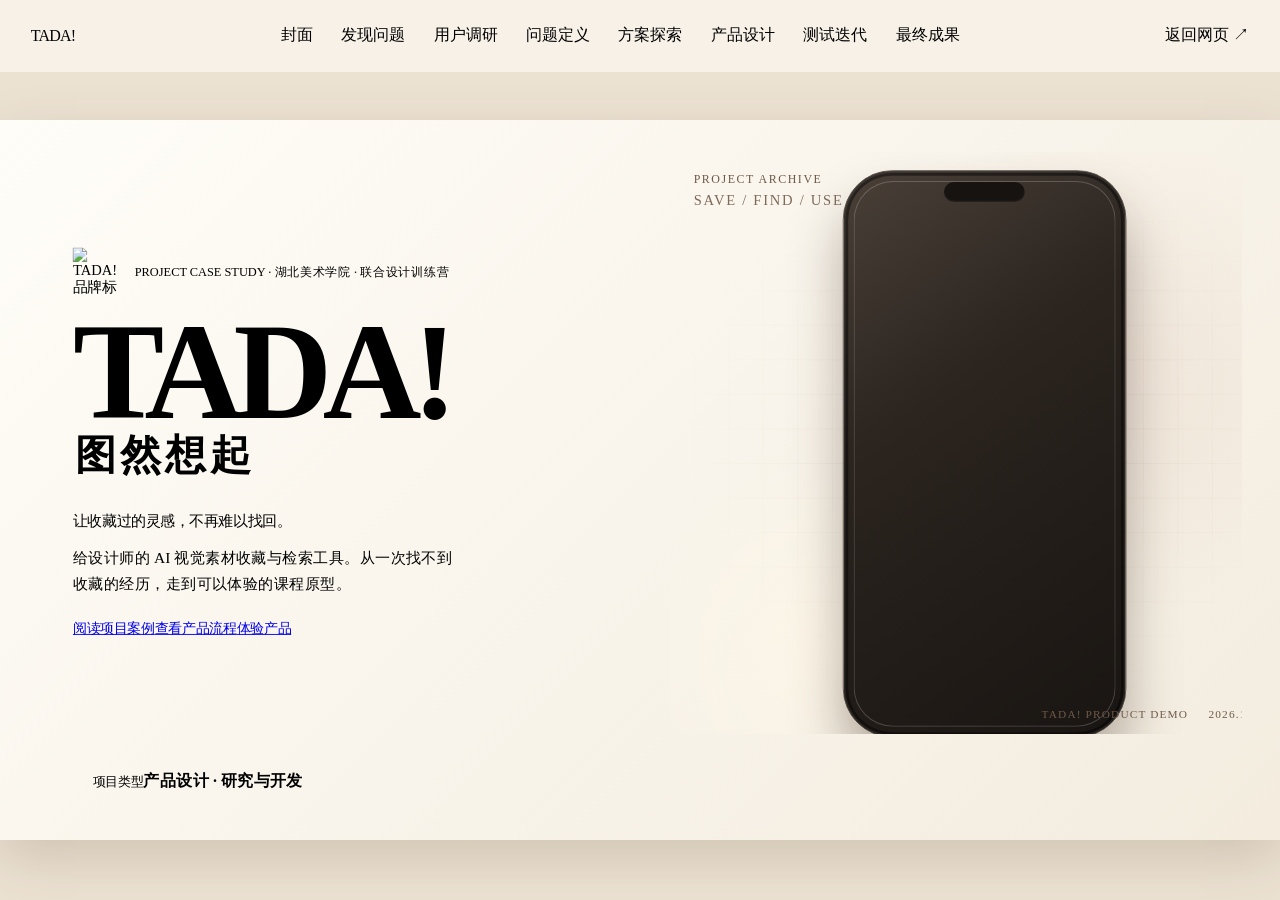
==== presentation.html @ 4f37af62 "Add presentation.html" ====
<!doctype html>
<html lang="zh-CN">
<head>
  <meta charset="utf-8">
  <meta name="viewport" content="width=device-width, initial-scale=1">
  <meta name="description" content="TADA! 图然想起项目作品集 PPT 汇报版。">
  <title>TADA! 图然想起 · PPT 汇报</title>
  <link rel="icon" href="assets/design/brand-symbol.webp" type="image/webp">
  <link rel="stylesheet" href="style.css">
  <link rel="stylesheet" href="presentation.css">
  <script src="presentation.js" defer></script>
</head>
<body class="presentation-page">
  <nav class="ppt-nav" aria-label="PPT 章节导航">
    <a class="ppt-brand" href="../TADA-项目作品集网站/index.html">TADA<span>!</span></a>
    <div class="ppt-nav-links">
      <button type="button" data-slide-go="0">封面</button>
      <button type="button" data-slide-go="1">发现问题</button>
      <button type="button" data-slide-go="3">用户调研</button>
      <button type="button" data-slide-go="6">问题定义</button>
      <button type="button" data-slide-go="7">方案探索</button>
      <button type="button" data-slide-go="9">产品设计</button>
      <button type="button" data-slide-go="13">测试迭代</button>
      <button type="button" data-slide-go="14">最终成果</button>
    </div>
    <a class="ppt-back" href="../TADA-项目作品集网站/index.html">返回网页 ↗</a>
  </nav>
  <div class="ppt-shell">
    <div class="ppt-stage" id="ppt-stage">
<article class="slide slide-cover is-active" data-slide="" aria-hidden="false"><div class="slide-fit"><div class="slide-scale" style="--fit-scale: 0.9093333333333333;"><div class="slide-body slide-cover"><div class="hero-copy">
        <div class="cover-brand"><img src="assets/design/brand-symbol.webp" alt="TADA! 品牌标志" width="64" height="64"><p class="eyebrow"><span></span> PROJECT CASE STUDY · 湖北美术学院 · 联合设计训练营</p></div>
        <h1 id="hero-title-s1"><span lang="en">TADA<i>!</i></span><span class="hero-zh">图然想起</span></h1>
        <p class="hero-line">让收藏过的灵感，不再难以找回。</p>
        <p class="hero-desc">给设计师的 AI 视觉素材收藏与检索工具。从一次找不到收藏的经历，走到可以体验的课程原型。</p>
        <div class="actions"><a class="button primary" href="#problem">阅读项目案例</a><a class="button outline" href="#implementation">查看产品流程</a><a class="button outline" href="#outcome">体验产品</a></div>
      </div><div class="hero-art art-poster">
        <div class="art-glow" aria-hidden="true"></div>
        <div class="art-grid" aria-hidden="true"></div>
        <div class="art-top"><span>PROJECT ARCHIVE</span></div>
        <div class="phone-mockup">
          <div class="phone-frame">
            <span class="phone-island" aria-hidden="true"></span>
            <div class="phone-screen"><video class="phone-video" autoplay loop muted playsinline preload="auto" aria-label="TADA! 新手教程演示"><source src="assets/cover/tutorial.mp4" type="video/mp4"></video></div>
          </div>
        </div>
        <p class="art-caption">SAVE <span>/</span> FIND <span>/</span> USE</p>
        <div class="art-bottom"><span lang="en">TADA! PRODUCT DEMO</span><span>2026.11</span></div>
      </div><div class="project-strip cover-strip" aria-label="项目概览">
        <div><span>项目类型</span><b>产品设计 · 研究与开发</b></div>
        <div><span>设计方向</span><b>AI 智能素材管理与创作辅助</b></div>
        <div><span>项目产出</span><b>多端网页 · 品牌 · <span class="keep-together">可运行原型</span></b></div>
      </div></div></div></div></article><article class="slide slide-bugs" data-slide="" aria-hidden="true"><div class="slide-fit"><div class="slide-scale" style="--fit-scale: 0.6526315789473685;"><header class="slide-head"><p class="slide-kicker">01 DISCOVER · 发现问题</p><h2>我明明收藏过</h2></header><div class="slide-body slide-stack"><div class="problem-block">
        <div class="problem-block-head"><div><h3>从生活中发现问题</h3><p>两位组员先各写各的：13 条 + 12 条，共 25 个真实生活 Bug。</p></div></div>
        <div class="bug-note-groups">
          <div class="bug-note-column">
            <h4>陈宇彤 · 13 条</h4>
            <ol>
              <li><b>01</b><span>投屏小字看不清</span></li>
              <li class="is-marked"><b>02</b><span>找素材风格比例总对不上</span></li>
              <li><b>03</b><span>Figma 批量改总漏几个</span></li>
              <li><b>04</b><span>文件在另一台电脑上</span></li>
              <li><b>05</b><span>几个软件来回导，糊了</span></li>
              <li><b>06</b><span>屏幕和打印颜色不一样</span></li>
              <li class="is-marked"><b>07</b><span>设计文件版本太多</span></li>
              <li><b>08</b><span>C 盘满了不敢删</span></li>
              <li><b>09</b><span>半夜用电脑吵室友</span></li>
              <li><b>10</b><span>重要通知被淹没</span></li>
              <li><b>11</b><span>洗澡总带毛巾</span></li>
              <li><b>12</b><span>公厕手机没地方放</span></li>
              <li><b>13</b><span>充电头把插孔挡了</span></li>
            </ol>
          </div>
          <div class="bug-note-column">
            <h4>潘奕好 · 12 条</h4>
            <ol>
              <li><b>14</b><span>水杯漏了泡坏充电器</span></li>
              <li><b>15</b><span>类纸膜老掉、笔尖磨</span></li>
              <li><b>16</b><span>想不起前几天干了啥</span></li>
              <li><b>17</b><span>十几块十几块地乱买</span></li>
              <li><b>18</b><span>数据线缠成一团</span></li>
              <li><b>19</b><span>睡前刷手机停不下来</span></li>
              <li><b>20</b><span>画着画着就驼背了</span></li>
              <li><b>21</b><span>忘了家里已经有了</span></li>
              <li><b>22</b><span>侧躺戴耳机压耳朵</span></li>
              <li class="is-marked"><b>23</b><span>收集的参考图找不到</span></li>
              <li><b>24</b><span>拍的 PPT 照片乱成一团</span></li>
              <li><b>25</b><span>起夜开灯太刺眼</span></li>
            </ol>
          </div>
        </div>
        <div class="funnel-flow" role="img" aria-label="从25个生活问题，筛到3个候选问题，再聚焦1个选题">
          <div class="funnel-step"><b>25</b><span>个生活问题</span><small>全部写下来</small></div>
          <span class="funnel-arrow" aria-hidden="true">→</span>
          <div class="funnel-step"><b>3</b><span>个候选问题</span><small>找素材风格比例总对不上 / 设计文件版本太多 / 收集的参考图找不到</small></div>
          <span class="funnel-arrow" aria-hidden="true">→</span>
          <div class="funnel-step is-final"><b>1</b><span>个选题</span><small>各个平台收藏的东西，找不回来</small></div>
        </div>
      </div></div></div></div></article><article class="slide slide-pain" data-slide="" aria-hidden="true"><div class="slide-fit"><div class="slide-scale" style="--fit-scale: 0.9264285714285714;"><header class="slide-head"><p class="slide-kicker">01 DISCOVER · 发现问题</p><h2>真实的收藏困境</h2></header><div class="slide-body slide-stack"><div class="pain-layout">
        <section class="pain-evidence">
          <div class="pain-module-head"><p class="pain-scene">这种晚上，我们都经历过。</p></div>
          <div class="app-shots">
            <figure><img src="assets/problem/xiaohongshu-1.jpg" decoding="async" alt="小红书收藏页面，参考和点赞混在一起"><figcaption><b>小红书</b><span>参考和随手点的赞混在一起。</span></figcaption></figure>
            <figure><img src="assets/problem/xiaohongshu-2.jpg" decoding="async" alt="小红书收藏页面继续往下找"><figcaption><b>小红书</b><span>往下划……还是没有。</span></figcaption></figure>
            <figure><img src="assets/problem/zcool.jpg" decoding="async" alt="站酷收藏夹里大量作品集"><figcaption><b>站酷</b><span>收藏夹里一堆作品集。</span></figcaption></figure>
            <figure><img src="assets/problem/bilibili.jpg" decoding="async" alt="B站收藏内容已失效"><figcaption><b>B站</b><span>找到了，但已失效。</span></figcaption></figure>
          </div>
          <p class="give-up-line">算了，重新搜吧。</p>
        </section>
        <section class="pain-analysis">
          <div class="pain-module-head"><h3>收藏容易，找回却很难</h3><p>把初步发现的痛点压缩成四个关键词。</p></div>
          <div class="pain-grid"><span>收藏分散</span><span>记忆模糊</span><span>内容失效</span><span>重复搜索</span></div>
        </section>
      </div><p class="problem-transition">这只是我们自己的困扰，还是更多创作者共同面对的问题？</p></div></div></div></article><article class="slide slide-research-methods" data-slide="" aria-hidden="true"><div class="slide-fit"><div class="slide-scale"><header class="slide-head"><p class="slide-kicker">02 RESEARCH · 用户调研</p><h2>我们问了谁，怎么做的？</h2></header><div class="slide-body"><div class="rm-layout">
  <section class="rm-left">
    <div class="rm-module-head"><h3>调研对象与规模</h3></div>
    <div class="rm-poster-wrap">
      <figure class="rm-poster"><a class="zoom" href="assets/research/survey-recruitment-poster.jpg" data-gallery="research-method"><img src="assets/research/survey-recruitment-poster.jpg" decoding="async" alt="企鹅问卷招募海报 · 设计参考素材收藏与查找习惯调查"><span class="zoom-mark" aria-hidden="true">+</span></a><figcaption>企鹅问卷招募海报 · 真实调研过程素材</figcaption></figure>
      <div class="rm-metrics">
        <div><b>61</b><span>份问卷提交</span></div>
        <div><b>60</b><span>名有视觉创作经历</span></div>
        <div><b>52</b><span>名核心分析样本</span></div>
        <div><b>7</b><span>份线上补充访谈</span></div>
      </div>
    </div>
    <p class="rm-note"><b>调研方式</b>：线上问卷 + 线上补充访谈。问卷通过朋友圈、QQ 动态、群聊和小红书传播；另设 6 个深入调研名额，用于继续追问收藏、找回与整理习惯。</p>
  </section>
  <section class="rm-right">
    <div class="rm-module-head"><h3>真实调研过程</h3></div>
    <div class="rm-shots">
      <figure><a class="zoom" href="assets/research/survey-spread.jpg" data-gallery="research-process"><img src="assets/research/survey-spread.jpg" decoding="async" alt="问卷传播 · 社交平台转发截图"><span class="zoom-mark" aria-hidden="true">+</span></a><figcaption><b>问卷传播</b><span>朋友圈、QQ 动态、群聊与小红书</span></figcaption></figure>
      <figure><a class="zoom" href="assets/research/survey-edit.jpg" data-gallery="research-process"><img src="assets/research/survey-edit.jpg" decoding="async" alt="问卷编辑 · 问卷设计页面"><span class="zoom-mark" aria-hidden="true">+</span></a><figcaption><b>问卷编辑</b><span>围绕收藏习惯与找回困难设计问题</span></figcaption></figure>
      <figure><a class="zoom" href="assets/research/online-recruitment.jpg" data-gallery="research-process"><img src="assets/research/online-recruitment.jpg" decoding="async" alt="线上招募 · 访谈邀请对话"><span class="zoom-mark" aria-hidden="true">+</span></a><figcaption><b>线上招募</b><span>对愿意继续交流的受访者补充访谈</span></figcaption></figure>
    </div>
  </section>
</div></div></div></div></article><article class="slide slide-research-findings" data-slide="" aria-hidden="true"><div class="slide-fit"><div class="slide-scale"><header class="slide-head"><p class="slide-kicker">02 RESEARCH · 用户调研</p><h2>三大核心发现</h2></header><div class="slide-body rf-body">
  <div class="tabs enhanced finding-tabs" data-tabs="finding" aria-label="三大核心发现" role="tablist">
    <button type="button" data-tab="finding1" aria-selected="true" role="tab" tabindex="0">发现一｜收藏分散</button>
    <button type="button" data-tab="finding2" aria-selected="false" role="tab" tabindex="-1">发现二｜找回困难</button>
    <button type="button" data-tab="finding3" aria-selected="false" role="tab" tabindex="-1">发现三｜再次使用</button>
  </div>
  <div data-panels="finding" class="finding-panels rf-panels">
    <section class="finding-panel" data-panel="finding1" role="tabpanel" tabindex="0">
      <div class="rf-layout rf-layout--three">
        <div class="rf-copy">
          <h3>大家把参考存得很分散</h3>
          <p class="rf-stat"><b>39 / 52</b><span>使用两种及以上保存方式</span></p>
          <p class="source">保存方式 · 多选题 · n = 52</p>
          <blockquote class="rf-quote"><p>“特别喜欢的会保存图片放在相册的文件夹里”</p><cite>访谈原话 · 节选</cite></blockquote>
          <div class="rf-habits"><b>一位同学的实际收藏方式</b><span>小红书：重要教程发小号，普通内容直接收藏</span><span>B站：自己建立收藏夹</span><span>抖音：使用平台自动分类</span></div>
        </div>
        <div class="rf-evidence rf-chart">
          <h4>收藏方式分布</h4>
          <ul class="bars"><li><span>收藏在原平台</span><span class="bar" aria-hidden="true"><i style="--n:82.6923076923077%"></i></span><b>43<small> 人</small></b></li><li><span>保存到设备</span><span class="bar" aria-hidden="true"><i style="--n:71.15384615384616%"></i></span><b>37<small> 人</small></b></li><li><span>复制链接或发给自己</span><span class="bar" aria-hidden="true"><i style="--n:51.92307692307693%"></i></span><b>27<small> 人</small></b></li><li><span>使用专门收藏软件</span><span class="bar" aria-hidden="true"><i style="--n:13.461538461538462%"></i></span><b>7<small> 人</small></b></li></ul>
          <p class="source">7 人数据来自现有问卷整理补充；发现一 PPT 展示前三项。</p>
        </div>
        <figure class="rf-photo rf-shot"><a class="zoom" href="assets/research/finding1-habits.jpg" data-gallery="finding"><img src="assets/research/finding1-habits.jpg" decoding="async" alt="真实用户在不同平台中的收藏习惯截图"><span class="zoom-mark" aria-hidden="true">+</span></a><figcaption>真实证据 · 不同平台中的收藏习惯</figcaption></figure>
      </div>
    </section>
    <section class="finding-panel" data-panel="finding2" role="tabpanel" tabindex="0" hidden="">
      <div class="rf-layout">
        <div class="rf-copy">
          <h3>“明明收藏过”，找起来还是麻烦</h3>
          <p class="rf-stat"><b>46</b><span>人作答找回困难题 · 多选</span></p>
          <p class="source">不是“有没有收藏”，而是收藏之后能不能找回来。</p>
          <blockquote class="rf-quote"><p>“记忆里有这张参考，但没通过右上角文字搜索搜到，因为只有文件名信息”</p><cite>访谈原话 · 节选</cite></blockquote>
        </div>
        <div class="rf-evidence">
          <h4>重新查找时遇到的问题</h4>
          <ul class="bars"><li><span>收藏太多，不好翻</span><span class="bar" aria-hidden="true"><i style="--n:65.21739130434783%"></i></span><b>30<small> 人</small></b></li><li><span>想不起关键词</span><span class="bar" aria-hidden="true"><i style="--n:52.17391304347826%"></i></span><b>24<small> 人</small></b></li><li><span>只记得图片大概样子</span><span class="bar" aria-hidden="true"><i style="--n:47.82608695652174%"></i></span><b>22<small> 人</small></b></li><li><span>忘记存在哪里</span><span class="bar" aria-hidden="true"><i style="--n:43.47826086956522%"></i></span><b>20<small> 人</small></b></li><li><span>原内容或链接失效</span><span class="bar" aria-hidden="true"><i style="--n:23.91304347826087%"></i></span><b>11<small> 人</small></b></li></ul>
          <p class="source">前四项来自发现二 PPT；链接失效 11 人来自现有问卷整理补充。</p>
        </div>
      </div>
    </section>
    <section class="finding-panel" data-panel="finding3" role="tabpanel" tabindex="0" hidden="">
      <div class="rf-layout">
        <div class="rf-copy">
          <h3>大家其实还会再次使用以前收藏的东西</h3>
          <p class="rf-stat"><b>49 / 52</b><span>表示经常或偶尔会再次使用</span></p>
          <p class="source">复用频率 · 单选题 · n = 52</p>
          <blockquote class="rf-quote"><p>“前两三天找参考花太多时间了”</p><cite>访谈原话 · 节选</cite></blockquote>
          <blockquote class="rf-quote"><p>“希望保存的时候本地可以弹小窗选相册分类”</p><cite>访谈原话 · 节选</cite></blockquote>
        </div>
        <div class="rf-evidence">
          <div class="rf-donut-row"><div class="donut" style="--pct:94.2%" role="img" aria-label="49/52 会再次使用"><span>49/52</span><small>会再次使用</small></div><ul class="mini-stats"><li><b>10</b><span>经常使用</span></li><li><b>39</b><span>偶尔使用</span></li><li><b>3</b><span>基本不再使用</span></li></ul></div>
          <h4>期待的收藏体验改进</h4>
          <ul class="bars"><li><span>自动整理和分类</span><span class="bar" aria-hidden="true"><i style="--n:71.15384615384616%"></i></span><b>37<small> 人</small></b></li><li><span>通过图片或描述找回</span><span class="bar" aria-hidden="true"><i style="--n:63.46153846153846%"></i></span><b>33<small> 人</small></b></li><li><span>更方便地保存不同平台内容</span><span class="bar" aria-hidden="true"><i style="--n:46.15384615384615%"></i></span><b>24<small> 人</small></b></li><li><span>创作时更方便查看和使用</span><span class="bar" aria-hidden="true"><i style="--n:44.230769230769226%"></i></span><b>23<small> 人</small></b></li></ul>
          <p class="source">改进期待 · 多选题 · n = 52。此处只呈现用户期待，不直接等同已确定功能。</p>
        </div>
      </div>
    </section>
  </div>
</div></div></div></article><article class="slide slide-research-conclusion" data-slide="" aria-hidden="true"><div class="slide-fit"><div class="slide-scale"><header class="slide-head"><p class="slide-kicker">02 RESEARCH · 用户调研</p><h2>假设验证与调研总结</h2></header><div class="slide-body rc-body">
  <div class="rc-hypotheses">
    <article><span>假设一</span><h3>收藏方式分散</h3><p class="status is-supported">得到支持</p><p>39 / 52 使用两种及以上保存方式。</p></article>
    <article><span>假设二</span><h3>收藏内容难以找回</h3><p class="status is-supported">得到支持</p><p>30 人觉得收藏太多，24 人想不起关键词，22 人只记得画面。</p></article>
    <article><span>假设三</span><h3>收藏后基本不再使用</h3><p class="status is-refuted">被推翻</p><p>49 / 52 表示经常或偶尔会再次使用。</p></article>
  </div>
  <p class="source rc-source">来源 · 开题判断 PPT；完整表述与证据以原始 PPT 为准。</p>
  <div class="rc-summary">
    <p class="eyebrow">CHAPTER SUMMARY · 章节总结</p>
    <h3>这并不是我们独有的困扰。</h3>
    <p>许多受访创作者都面临素材收藏分散、找回困难的问题，而他们仍然有再次使用素材的需求。</p>
    <strong>那么，造成这些困难的原因是什么？</strong>
  </div>
</div></div></div></article><article class="slide slide-define" data-slide="" aria-hidden="true"><div class="slide-fit"><div class="slide-scale"><header class="slide-head"><p class="slide-kicker">03 PROBLEM DEFINITION · 问题定义</p><h2>我们真正需要解决的问题是什么？</h2></header><div class="slide-body define-body">
  <div class="define-map"><a class="zoom" href="assets/define/用户画像和旅程地图.png" data-gallery="define-map"><img src="assets/define/用户画像和旅程地图.png" alt="TADA! 第三章 用户旅程地图 · 小林的参考图找回过程"><span class="zoom-mark" aria-hidden="true">+</span></a></div>
  <div class="rc-summary define-summary"><p class="eyebrow">HOW MIGHT WE · 核心问题定义</p><h3>如何让用户即使<em>只记得画面</em>，也能<em>快速找回</em>以前收藏的参考图？</h3></div>
</div></div></div></article>
<article class="slide slide-ideate-1" data-slide="" aria-hidden="true"><div class="slide-fit"><div class="slide-scale"><header class="slide-head"><p class="slide-kicker">04 IDEATE · 方案探索</p><h2>初步构想与方案探索</h2></header><div class="slide-body ideate-body ideate-body-1">
  <div class="ideate-duo ideate-duo-side">
    <section class="ideate-person ideate-person-left">
      <div class="ideate-person-head"><span class="ideate-person-tag">构想一</span><h3>让素材更容易被找回</h3><b>陈宇彤</b></div>
      <div class="ideate-person-body">
        <ul class="ideate-points"><li><b>AI 关键词提取</b>自动识别素材内容与视觉特征</li><li><b>自然语言检索</b>通过模糊描述找回记忆中的素材</li><li><b>多维度搜索</b>支持颜色、风格、画面内容等线索</li><li><b>智能分类整理</b>减少手动标记与整理负担</li></ul>
        <figure class="ideate-sketch"><a class="zoom" href="assets/ideate/陈宇彤 (2).jpg" data-gallery="ideate-sketch"><img src="assets/ideate/陈宇彤 (2).jpg" decoding="async" alt="陈宇彤手写的初步构想原稿"><span class="zoom-mark" aria-hidden="true">+</span></a><figcaption>陈宇彤 · 独立手写构想原稿 · 点击放大</figcaption></figure>
      </div>
    </section>
    <section class="ideate-person ideate-person-right">
      <div class="ideate-person-head"><span class="ideate-person-tag">构想二</span><h3>让收藏与创作产生联系</h3><b>潘奕好</b></div>
      <div class="ideate-person-body">
        <figure class="ideate-sketch"><a class="zoom" href="assets/ideate/潘奕好 (2).jpg" data-gallery="ideate-sketch"><img src="assets/ideate/潘奕好 (2).jpg" decoding="async" alt="潘奕好手写的初步构想原稿"><span class="zoom-mark" aria-hidden="true">+</span></a><figcaption>潘奕好 · 独立手写构想原稿 · 点击放大</figcaption></figure>
        <ul class="ideate-points"><li><b>AI 视觉理解</b>识别素材的画面内容与视觉信息</li><li><b>模糊记忆检索</b>无需名称，通过描述查找</li><li><b>收藏灵感记录</b>保留收藏时的想法与创作意图</li><li><b>创作辅助探索</b>让已收藏素材服务于创作</li></ul>
      </div>
    </section>
  </div>
  <div class="ideate-common"><span>共同探索方向</span><p>用 AI 帮助用户<em>整理</em>、<em>找回</em>和<em>使用</em>收藏的素材。</p></div>
</div></div></div></article>
<article class="slide slide-ideate-2" data-slide="" aria-hidden="true"><div class="slide-fit"><div class="slide-scale"><header class="slide-head"><p class="slide-kicker">04 IDEATE · 方案探索</p><h2>竞品分析与方案确定</h2></header><div class="slide-body ideate-body ideate-body-2">
  <div class="competitor-header"><p class="ideate-lead">通过分析现有素材管理与内容收藏工具，明确设计机会，并结合真实用户需求确定产品方向。</p><a class="zoom competitor-more" href="assets/ideate/竟品分析.png" data-gallery="competitor-table">查看完整竞品分析 ↗</a></div>
  <div class="competitor-grid">
    <article class="competitor">
      <div class="competitor-head"><h3>Eagle</h3><span>直接竞品</span></div>
      <div class="competitor-shots"><a class="zoom" href="assets/ideate/eagle_01.png" data-gallery="eagle"><img src="assets/ideate/eagle_01.png" decoding="async" alt="Eagle 素材管理界面"><span class="zoom-mark" aria-hidden="true">+</span></a></div>
      <p><b>核心优势</b>专业素材管理，分类整理清晰。</p>
      <p><b>主要不足</b>偏整理工具，跨平台收藏与快速找回能力较弱。</p>
    </article>
    <article class="competitor">
      <div class="competitor-head"><h3>Pinterest</h3><span>间接竞品</span></div>
      <div class="competitor-shots"><a class="zoom" href="assets/ideate/pinterest_01.png" data-gallery="pinterest"><img src="assets/ideate/pinterest_01.png" decoding="async" alt="Pinterest 视觉内容发现界面"><span class="zoom-mark" aria-hidden="true">+</span></a></div>
      <p><b>核心优势</b>适合发现灵感，浏览和收藏图片方便。</p>
      <p><b>主要不足</b>更偏内容推荐，收藏后不方便系统整理与回找。</p>
    </article>
    <article class="competitor">
      <div class="competitor-head"><h3>小红书</h3><span>替代型竞品</span></div>
      <div class="competitor-shots"><a class="zoom" href="assets/ideate/xhs.png" data-gallery="xhs"><img src="assets/ideate/xhs.png" decoding="async" alt="小红书收藏夹界面"><span class="zoom-mark" aria-hidden="true">+</span></a></div>
      <p><b>核心优势</b>内容丰富，符合用户日常收藏习惯。</p>
      <p><b>主要不足</b>收藏分散、信息杂，后期难以快速找回目标素材。</p>
    </article>
  </div>
  <div class="decision-flow decision-flow-2">
    <div class="decision-opportunity"><h3>为什么确定这个方向？</h3><h4>我们看到的机会</h4><ul><li>用户已经习惯在内容平台里顺手收藏。</li><li>真正的痛点是收藏之后找不回。</li><li>收藏的最终目的，是在创作时继续用上。</li></ul></div>
    <div class="decision-needs"><h4>真实用户需求</h4><p class="decision-nums"><b>37</b> 人希望改善素材整理</p><p class="decision-nums"><b>33</b> 人希望改善素材找回</p><p class="decision-nums"><b>24</b> 人希望实现跨平台收藏</p></div>
  </div>
  <div class="rc-summary ideate-summary ideate-summary-final"><p class="eyebrow">CHAPTER SUMMARY · 章节总结</p><h3>最终产品方向</h3><p><em>统一收藏</em>入口，用 <em>AI 找回</em>素材，<em>辅助创作</em>。</p></div>
</div></div></div></article>
<article class="slide slide-d5 d5-naming" data-slide="" aria-hidden="true"><div class="slide-fit"><div class="slide-scale"><header class="slide-head"><p class="slide-kicker">05 PRODUCT DESIGN · 产品设计</p><h2>从名字到视觉</h2></header><div class="slide-body d5-body d5-naming-body">
  <div class="d5-naming-grid">
    <section class="d5-names">
      <div class="d5-sec-head"><span>01</span><h3>产品命名：从灵感到名称</h3></div>
      <div class="d5-candidates"><b>曾经讨论过的名字</b><div><span>图然想起 <i>TADA!</i></span><span>我存过吧 <i>SAVED?</i></span><span>眼熟一下 <i>SEENIT</i></span><span>存哪去了 <i>WHERE'D IT GO</i></span></div></div>
      <div class="d5-final-name"><b>最终名称</b><strong>图然想起 <i>TADA!</i></strong><p>取自「突然想起」的谐音，寓意重新找回收藏素材时的惊喜。</p></div>
    </section>
    <section class="d5-color">
      <div class="d5-sec-head"><span>02</span><h3>品牌配色：确定视觉基调</h3></div>
      <div class="d5-swatches"><div><i style="background:#f7f1e6"></i><b>奶油米白</b><span>页面底色</span></div><div><i style="background:#3b2a22"></i><b>深棕</b><span>正文与标题</span></div><div><i style="background:#984b31"></i><b>陶土橙</b><span>强调与重点</span></div><div><i style="background:#6e7355"></i><b>灰橄榄绿</b><span>辅助色</span></div></div>
    </section>
  </div>
  <section class="d5-logo">
    <div class="d5-sec-head"><span>03</span><h3>Logo 与字体：从探索到定稿</h3></div>
    <div class="d5-logo-grid">
      <div class="d5-logo-early"><b>早期探索</b><div class="d5-logo-thumbs">
        <a class="zoom" href="assets/design5/01从名字到视觉/logo确定/1.png" data-gallery="d5logo"><img src="assets/design5/01从名字到视觉/logo确定/1.png" alt="Logo 探索方案 · 四宫格照片"><span class="zoom-mark" aria-hidden="true">+</span></a>
        <a class="zoom" href="assets/design5/01从名字到视觉/logo确定/2.png" data-gallery="d5logo"><img src="assets/design5/01从名字到视觉/logo确定/2.png" alt="Logo 探索方案 · 倾斜照片"><span class="zoom-mark" aria-hidden="true">+</span></a>
        <a class="zoom" href="assets/design5/01从名字到视觉/logo确定/3.png" data-gallery="d5logo"><img src="assets/design5/01从名字到视觉/logo确定/3.png" alt="Logo 探索方案 · 文件夹堆叠"><span class="zoom-mark" aria-hidden="true">+</span></a>
        <a class="zoom" href="assets/design5/01从名字到视觉/logo确定/4.png" data-gallery="d5logo"><img src="assets/design5/01从名字到视觉/logo确定/4.png" alt="Logo 探索方案 · 取景框"><span class="zoom-mark" aria-hidden="true">+</span></a>
        <a class="zoom" href="assets/design5/01从名字到视觉/logo确定/5.png" data-gallery="d5logo"><img src="assets/design5/01从名字到视觉/logo确定/5.png" alt="Logo 探索方案 · 纸片笔触"><span class="zoom-mark" aria-hidden="true">+</span></a>
        <a class="zoom" href="assets/design5/01从名字到视觉/logo确定/8.png" data-gallery="d5logo"><img src="assets/design5/01从名字到视觉/logo确定/8.png" alt="Logo 探索方案 · 编辑档案风"><span class="zoom-mark" aria-hidden="true">+</span></a>
      </div></div>
      <div class="d5-logo-arrow" aria-hidden="true">→</div>
      <div class="d5-logo-final"><b>最终定稿</b><a class="zoom" href="assets/design5/01从名字到视觉/logo确定/最后确定为这个.png" data-gallery="d5logo"><img src="assets/design5/01从名字到视觉/logo确定/最后确定为这个.png" alt="TADA! 图然想起最终 Logo 定稿"><span class="zoom-mark" aria-hidden="true">+</span></a><p class="d5-logo-note">以文件夹与照片为主要视觉元素，体现素材收藏的产品定位。</p></div>
    </div>
  </section>
</div></div></div></article>
<article class="slide slide-d5 d5-sketches" data-slide="" aria-hidden="true"><div class="slide-fit"><div class="slide-scale"><header class="slide-head"><p class="slide-kicker">05 PRODUCT DESIGN · 产品设计</p><h2>从手绘构想到多端设计</h2></header><div class="slide-body d5-body d5-sketches-body">
  <div class="d5-sketch-grid">
    <section class="d5-sketch-item">
      <div class="d5-sketch-head"><span>01</span><h3>手机 / iPad 端构想</h3></div>
      <figure class="d5-sketch-fig"><a class="zoom" href="assets/design5/02从手绘构想到多端设计/移动端.jpg" data-gallery="d5sketch"><img src="assets/design5/02从手绘构想到多端设计/移动端.jpg" alt="手机与 iPad 端手绘构想草图"><span class="zoom-mark" aria-hidden="true">+</span></a></figure>
      <p class="d5-sketch-desc">探索移动设备上的产品界面与交互方式。</p>
    </section>
    <section class="d5-sketch-item">
      <div class="d5-sketch-head"><span>02</span><h3>网页端构想</h3></div>
      <figure class="d5-sketch-fig"><a class="zoom" href="assets/design5/02从手绘构想到多端设计/电脑端.jpg" data-gallery="d5sketch"><img src="assets/design5/02从手绘构想到多端设计/电脑端.jpg" alt="网页端手绘构想草图"><span class="zoom-mark" aria-hidden="true">+</span></a></figure>
      <p class="d5-sketch-desc">探索产品在大屏幕上的界面布局。</p>
    </section>
  </div>
  <p class="d5-sketch-note">以上内容仅代表早期设计构想，不代表不同设备之间存在功能限制。</p>
  <p class="d5-sketch-summary">从手绘草图出发，逐步确定以手机端为主的产品设计方案。</p>
</div></div></div></article>
<article class="slide slide-d5 d5-core" data-slide="" aria-hidden="true"><div class="slide-fit"><div class="slide-scale"><header class="slide-head"><p class="slide-kicker">05 PRODUCT DESIGN · 产品设计</p><h2>为什么是「收、找、用」？</h2></header><div class="slide-body d5-body d5-core-body">
  <p class="d5-lead d5-core-lead">从用户调研中发现的问题出发，将产品设计划分为三个核心功能。</p>
  <div class="d5-core-tabs" role="tablist" aria-label="功能详情">
    <button type="button" data-feature="collect">收 · COLLECT</button>
    <button type="button" data-feature="find">找 · FIND</button>
    <button type="button" data-feature="create">用 · CREATE</button>
  </div>
  <div class="d5-feature-view" data-feature-view="core">
    <div class="d5-feature-grid">
      <section class="d5-feature"><p class="d5-feature-en">01 · COLLECT</p><h3>收</h3><p class="d5-problem"><span>用户遇到的问题</span>素材分散在不同平台，收藏和整理不方便。</p><p class="d5-solution"><span>我们的设计方案</span><b>多渠道统一收集</b></p><ul><li>链接导入</li><li>相册批量导入</li><li>手机截图导入</li><li>小红书进阶模式</li></ul></section>
      <section class="d5-feature"><p class="d5-feature-en">02 · FIND</p><h3>找</h3><p class="d5-problem"><span>用户遇到的问题</span>记得素材的画面，却想不起名称和收藏位置。</p><p class="d5-solution"><span>我们的设计方案</span><b>AI 智能检索</b></p><ul><li>按画面记忆搜索</li><li>关键词检索</li><li>相似素材推荐</li></ul></section>
      <section class="d5-feature"><p class="d5-feature-en">03 · CREATE</p><h3>用</h3><p class="d5-problem"><span>用户遇到的问题</span>收藏了大量素材，却难以直接用于创作。</p><p class="d5-solution"><span>我们的设计方案</span><b>项目管理与灵感板</b></p><ul><li>项目整理</li><li>多种画板版式</li><li>素材自由编辑</li><li>图片与 PDF 导出</li></ul></section>
    </div>
    <p class="d5-core-summary">让素材收得进、找得到、用得上。</p>
  </div>
  <div class="d5-feature-view d5-detail-view" data-feature-view="collect" hidden="">
    <div class="d5-detail-head"><b>收｜素材收集流程</b><button type="button" class="d5-detail-back" data-back-feature>返回总览 ↩</button></div>
    <div class="d5-detail-workspace">
      <nav class="d5-detail-steps" aria-label="收集流程步骤"><button type="button" data-detail-step="aeb20ab0cd71811fff6b67a1ca304e8b.jpg" data-detail-video="" aria-selected="true">综合流程</button><button type="button" data-detail-step="链接.png" data-detail-video="assets/flow/collect-link.mp4">A · 链接导入</button><button type="button" data-detail-step="c277f49559b88ad3a247a6098fc1aca2.png" data-detail-video="assets/flow/collect-album.mp4">B · 相册批量导入</button><button type="button" data-detail-step="截图.png" data-detail-video="assets/flow/collect-screenshot.mp4">C · 手机截图导入</button><button type="button" data-detail-step="002ae4e119cfca22a00d4d31fbed7773.jpg" data-detail-video="assets/flow/collect-tutu.mp4">D · 小红书进阶模式</button></nav>
      <div class="d5-detail-stage"><a class="zoom" href="assets/design5/03核心功能设计/04收/aeb20ab0cd71811fff6b67a1ca304e8b.jpg" data-gallery="d5detail"><img src="assets/design5/03核心功能设计/04收/aeb20ab0cd71811fff6b67a1ca304e8b.jpg" alt="收｜综合流程总览"><span class="zoom-mark" aria-hidden="true">+</span></a></div>
      <div class="d5-detail-media">
        <div class="d5-detail-video" hidden><video class="d5-detail-video-player" muted loop playsinline autoplay controls preload="none" aria-label="收集操作录屏"></video></div>
        <div class="d5-detail-note"><b>综合流程说明</b><p>这一页用于总览 TADA 的四种收集方式：链接导入、相册批量导入、手机截图导入、小红书进阶模式。</p><p>点击左侧 A / B / C / D，可分别查看对应流程图与真实操作录屏。</p></div>
      </div>
    </div>
  </div>
  <div class="d5-feature-view d5-detail-view" data-feature-view="find" hidden="">
    <div class="d5-detail-head"><b>找｜素材检索流程</b><button type="button" class="d5-detail-back" data-back-feature>返回总览 ↩</button></div>
    <div class="d5-detail-workspace">
      <div class="d5-find-cases"><div><b>案例 A｜正常命中</b><p>搜索词：文字排版</p><strong>251 → 8</strong><span>从 251 张收藏素材中检索出 8 张相关素材。</span></div><div><b>案例 B｜无精准命中</b><p>搜索词：黑色猫</p><strong>0 → 相似候选</strong><span>当精准搜索结果为 0 时，系统仍会提供可能相关的候选素材。</span></div><p class="source">以上数字来自实际演示流程中的搜索案例，用于说明产品逻辑。</p></div>
      <div class="d5-detail-stage"><a class="zoom" href="assets/design5/03核心功能设计/05找/02找01.png" data-gallery="d5detail"><img src="assets/design5/03核心功能设计/05找/02找01.png" alt="找｜完整检索流程图"><span class="zoom-mark" aria-hidden="true">+</span></a></div>
      <div class="d5-detail-media"><p class="d5-video-caption">自然语言检索与找相似 · 真实竖屏录屏</p><div class="d5-detail-video"><video class="d5-detail-video-player" muted loop playsinline autoplay controls preload="none" data-src="assets/flow/flow-find-01.mp4" aria-label="找｜真实操作录屏"><source src="assets/flow/flow-find-01.mp4" type="video/mp4"></video></div></div>
    </div>
  </div>
  <div class="d5-feature-view d5-detail-view" data-feature-view="create" hidden="">
    <div class="d5-detail-head"><b>用｜创作辅助流程</b><button type="button" class="d5-detail-back" data-back-feature>返回总览 ↩</button></div>
    <div class="d5-detail-workspace">
      <div class="d5-create-notes"><b>核心能力</b><ul><li>组织素材：杂志、拼贴、网格</li><li>自由编辑：调整、裁剪、翻转、灰度等</li><li>成果输出：图片及 PDF</li></ul></div>
      <div class="d5-detail-stage"><a class="zoom" href="assets/design5/03核心功能设计/06用/03“用”详细.png" data-gallery="d5detail"><img src="assets/design5/03核心功能设计/06用/03“用”详细.png" alt="用｜创作辅助流程图"><span class="zoom-mark" aria-hidden="true">+</span></a></div>
      <div class="d5-detail-media"><p class="d5-video-caption">项目与灵感板 · 真实竖屏录屏</p><div class="d5-detail-video"><video class="d5-detail-video-player" muted loop playsinline autoplay controls preload="none" data-src="assets/flow/flow-use-01.mp4" aria-label="用｜真实操作录屏"><source src="assets/flow/flow-use-01.mp4" type="video/mp4"></video></div></div>
    </div>
  </div>
</div></div></div></article>
<article class="slide slide-d5 d5-flow" data-slide="" aria-hidden="true"><div class="slide-fit"><div class="slide-scale"><header class="slide-head"><p class="slide-kicker">05 PRODUCT DESIGN · 产品设计</p><h2>从素材收藏到实际创作</h2></header><div class="slide-body d5-body d5-flow-body">
  <div class="d5-flow-stage"><a class="zoom" href="assets/design5/04/整体总流程.png" data-gallery="d5flow"><img src="assets/design5/04/整体总流程.png" alt="TADA! 收 / 找 / 用｜产品使用完整 12 步流程图"><span class="zoom-mark" aria-hidden="true">+</span></a></div>
  <div class="rc-summary d5-summary d5-flow-summary"><p class="eyebrow">CHAPTER SUMMARY · 章节总结</p><h3>让素材存得方便、找得回来、用得起来。</h3></div>
</div></div></div></article><article class="slide slide-t6" data-slide="" aria-hidden="true"><div class="slide-fit"><div class="slide-scale"><header class="slide-head"><p class="slide-kicker">06 TEST &amp; ITERATE · 测试迭代</p><h2>根据用户反馈，我们改了什么？</h2></header><div class="slide-body t6-body">
  <div class="t6-stats"><div><b>5</b><span>位真实用户</span></div><div><b>44</b><span>条反馈与建议</span></div><div><b>39</b><span>条已完成修改</span></div><p>结合真实用户体验、教师建议及团队自测，对产品进行逐项优化。</p></div>
  <div class="t6-tabs" role="tablist" aria-label="测试迭代模块">
    <button type="button" data-t6="collect" aria-selected="true">收｜收集优化</button>
    <button type="button" data-t6="find" aria-selected="false">找｜检索优化</button>
    <button type="button" data-t6="create" aria-selected="false">用｜创作优化</button>
    <button type="button" data-t6="calendar" aria-selected="false">日历｜功能迭代</button>
    <button type="button" data-t6="settings" aria-selected="false">设置｜界面优化</button>
  </div>
  <div class="t6-view" data-t6-view="collect">
    <div class="t6-compare-label"><span>BEFORE · 修改前 2.0</span><i>→</i><span>AFTER · 修改后 3.0</span></div>
    <div class="t6-compare t6-compare-4">
      <div class="t6-problems"><b>修改前的问题</b><p><span>01 导入</span><strong>导入方式有限</strong>仅支持相册、文件及链接导入，素材收集方式不够全面。</p><p><span>02 收入待确认</span><strong>导入步骤繁琐</strong>导入后的待确认界面较为复杂，增加中间操作。</p><p><span>03 素材库导航</span><strong>功能入口过于集中</strong>功能集中在界面顶部，寻找及使用不够方便。</p><p><span>04 图图界面</span><strong>进阶导入操作复杂</strong>小红书进阶导入原有界面较为繁琐。</p></div>
      <div class="t6-before-shots t6-shots-2x2"><figure><a class="zoom" href="assets/iterate6/改前 收/导入照片.jpg" data-gallery="t6collect"><img src="assets/iterate6/改前 收/导入照片.jpg" alt="改前 · 导入方式"><span class="zoom-mark" aria-hidden="true">+</span></a><figcaption>01 导入</figcaption></figure><figure><a class="zoom" href="assets/iterate6/改前 收/收入待确认.jpg" data-gallery="t6collect"><img src="assets/iterate6/改前 收/收入待确认.jpg" alt="改前 · 收入待确认"><span class="zoom-mark" aria-hidden="true">+</span></a><figcaption>02 收入待确认</figcaption></figure><figure><a class="zoom" href="assets/iterate6/改前 收/素材库导航.jpg" data-gallery="t6collect"><img src="assets/iterate6/改前 收/素材库导航.jpg" alt="改前 · 素材库导航"><span class="zoom-mark" aria-hidden="true">+</span></a><figcaption>03 素材库导航</figcaption></figure><figure><a class="zoom" href="assets/iterate6/改前 收/图图界面.jpg" data-gallery="t6collect"><img src="assets/iterate6/改前 收/图图界面.jpg" alt="改前 · 图图界面"><span class="zoom-mark" aria-hidden="true">+</span></a><figcaption>04 图图界面</figcaption></figure></div>
      <div class="t6-video-wrap"><video class="t6-video" muted loop playsinline preload="none" data-src="assets/iterate6/改后 收.mp4" controls aria-label="收｜改后操作录像"><source src="assets/iterate6/改后 收.mp4" type="video/mp4"></video><p>改后 · 小红书进阶导入</p></div>
      <div class="t6-after-notes"><b>问题修复</b><p><i>✓</i><strong>简化进阶导入操作</strong>减少复杂的中间操作，降低素材收集的使用门槛。</p><b class="t6-add">＋ 功能升级</b><p><i>＋</i><strong>收进 TADA</strong>通过小红书分享菜单直接触发素材收录。</p><p><i>＋</i><strong>自动获取链接</strong>减少手动复制粘贴及下载图片的操作。</p><p><i>＋</i><strong>刷新即可查看</strong>刷新收藏库后即可查看新收录的素材。</p><p class="t6-focus">改进重点：让跨平台素材收集更加方便，减少繁琐的中间操作。</p></div>
    </div>
  </div>
  <div class="t6-view" data-t6-view="find" hidden="">
    <div class="t6-compare-label"><span>BEFORE · 修改前 2.0</span><i>→</i><span>AFTER · 修改后 3.0</span></div>
    <div class="t6-compare t6-compare-4">
      <div class="t6-problems"><b>修改前的问题</b><p><span>01 找的界面</span><strong>视觉主次不明确</strong>主图不够突出；底部三个功能按钮缺少重要程度区分。</p><p><span>02 往下滑</span><strong>信息排版不清晰</strong>信息层级不够明确，部分内容难以理解。</p><p><span>03 找参考</span><strong>搜索结果不够直观</strong>图片下方附带大量介绍文字，难以快速浏览。</p></div>
      <div class="t6-before-shots t6-shots-3"><figure><a class="zoom" href="assets/iterate6/改前 找/找的界面.jpg" data-gallery="t6find"><img src="assets/iterate6/改前 找/找的界面.jpg" alt="改前 · 找的界面"><span class="zoom-mark" aria-hidden="true">+</span></a><figcaption>01 找的界面</figcaption></figure><figure><a class="zoom" href="assets/iterate6/改前 找/往下滑.jpg" data-gallery="t6find"><img src="assets/iterate6/改前 找/往下滑.jpg" alt="改前 · 往下滑"><span class="zoom-mark" aria-hidden="true">+</span></a><figcaption>02 往下滑</figcaption></figure><figure><a class="zoom" href="assets/iterate6/改前 找/找参考.jpg" data-gallery="t6find"><img src="assets/iterate6/改前 找/找参考.jpg" alt="改前 · 找参考"><span class="zoom-mark" aria-hidden="true">+</span></a><figcaption>03 找参考</figcaption></figure></div>
      <div class="t6-video-wrap"><video class="t6-video" muted loop playsinline preload="none" data-src="assets/iterate6/改后 找.mp4" controls aria-label="找｜改后操作录像"><source src="assets/iterate6/改后 找.mp4" type="video/mp4"></video><p>改后 · 自然语言检索与找相似</p></div>
      <div class="t6-after-notes"><b>问题修复</b><p><i>✓</i><strong>优化图片详情页</strong>重新调整主图、信息及功能入口的视觉层级。</p><p><i>✓</i><strong>突出搜索结果</strong>减少介绍文字对浏览图片的干扰。</p><b class="t6-add">＋ 功能升级</b><p><i>＋</i><strong>自然语言检索</strong>通过描述记得的画面寻找收藏素材。</p><p><i>＋</i><strong>主色色值复制</strong>点击提取出的主色色块即可复制色值。</p><p><i>＋</i><strong>多维度找相似</strong>按内容、配色、风格等维度继续寻找。</p><p class="t6-focus">改进重点：不仅找回记忆中的图片，还能继续寻找相关参考并直接利用配色。</p></div>
    </div>
  </div>
  <div class="t6-view" data-t6-view="create" hidden="">
    <div class="t6-compare-label"><span>BEFORE · 修改前 2.0</span><i>→</i><span>AFTER · 修改后 3.0</span></div>
    <div class="t6-compare t6-compare-4">
      <div class="t6-problems"><b>修改前的问题</b><p><span>01 项目</span><strong>项目功能过于单一</strong>与普通收藏夹区别不明显，卡片占用空间过多，无法直观预览多张素材。</p><p><span>02 灵感板</span><strong>手机端缺少创作工具</strong>初版手机端不支持灵感板，收藏后难以直接进入创作环节。</p></div>
      <div class="t6-before-shots t6-shots-2"><figure><a class="zoom" href="assets/iterate6/改前 用/项目.jpg" data-gallery="t6create"><img src="assets/iterate6/改前 用/项目.jpg" alt="改前 · 项目"><span class="zoom-mark" aria-hidden="true">+</span></a><figcaption>01 项目</figcaption></figure><figure><a class="zoom" href="assets/iterate6/改前 用/灵感版.jpg" data-gallery="t6create"><img src="assets/iterate6/改前 用/灵感版.jpg" alt="改前 · 灵感板"><span class="zoom-mark" aria-hidden="true">+</span></a><figcaption>02 灵感板</figcaption></figure></div>
      <div class="t6-video-wrap"><video class="t6-video" muted loop playsinline preload="none" data-src="assets/iterate6/改后 用.mp4" controls aria-label="用｜改后操作录像"><source src="assets/iterate6/改后 用.mp4" type="video/mp4"></video><p>改后 · 手机端灵感板</p></div>
      <div class="t6-after-notes"><b>问题修复</b><p><i>✓</i><strong>补充手机端灵感板</strong>让收藏素材后可以直接排布与编辑。</p><p><i>✓</i><strong>拓展项目的创作用途</strong>使项目不再只是普通收藏夹。</p><b class="t6-add">＋ 新增功能</b><p><i>＋</i><strong>灵活切换版式</strong>根据已有素材切换不同的排列方式。</p><p><i>＋</i><strong>自由调整素材</strong>支持图片放大、缩小等基础操作。</p><p><i>＋</i><strong>智能补充参考</strong>通过文字描述继续寻找相关图片。</p><p><i>＋</i><strong>成果保存</strong>将整理完成的灵感板保存为图片。</p><p class="t6-focus">此处仅展示本轮重点优化功能，其他基础编辑功能不逐一展开。</p></div>
    </div>
  </div>
  <div class="t6-view" data-t6-view="calendar" hidden="">
    <div class="t6-calendar-flow">
      <section class="t6-cal-stage t6-cal-early"><h3>初始设计</h3><p>界面排版较为杂乱，信息层级不清晰，未能充分体现日历的实际功能。</p><div class="t6-cal-shots"><figure><a class="zoom" href="assets/iterate6/日历/最初（排版已炸.jpg" data-gallery="t6cal"><img src="assets/iterate6/日历/最初（排版已炸.jpg" alt="日历初始版本 排版"><span class="zoom-mark" aria-hidden="true">+</span></a></figure><figure><a class="zoom" href="assets/iterate6/日历/最初（下滑.jpg" data-gallery="t6cal"><img src="assets/iterate6/日历/最初（下滑.jpg" alt="日历初始版本 下滑"><span class="zoom-mark" aria-hidden="true">+</span></a></figure></div></section>
      <i class="t6-flow-arrow">→</i>
      <section class="t6-cal-stage t6-cal-mid"><h3>逐步调整</h3><p>继续优化日历界面的排版及功能呈现。</p><div class="t6-cal-shots"><figure><a class="zoom" href="assets/iterate6/日历/第二版.jpg" data-gallery="t6cal"><img src="assets/iterate6/日历/第二版.jpg" alt="日历第二版"><span class="zoom-mark" aria-hidden="true">+</span></a></figure><figure><a class="zoom" href="assets/iterate6/日历/第二版 (2).jpg" data-gallery="t6cal"><img src="assets/iterate6/日历/第二版 (2).jpg" alt="日历第二版 2"><span class="zoom-mark" aria-hidden="true">+</span></a></figure></div></section>
      <i class="t6-flow-arrow">→</i>
      <section class="t6-cal-stage t6-cal-final"><h3>最终优化</h3><p>重新梳理界面结构，使日历功能更加清晰、易于理解。</p><div class="t6-cal-groups"><div><b>日历视图</b><div class="t6-cal-shots"><figure><a class="zoom" href="assets/iterate6/日历/最终（日历）.jpg" data-gallery="t6cal"><img src="assets/iterate6/日历/最终（日历）.jpg" alt="最终日历视图"><span class="zoom-mark" aria-hidden="true">+</span></a></figure><figure><a class="zoom" href="assets/iterate6/日历/最终（日历） (2).jpg" data-gallery="t6cal"><img src="assets/iterate6/日历/最终（日历） (2).jpg" alt="最终日历视图 2"><span class="zoom-mark" aria-hidden="true">+</span></a></figure></div><p>每日灵感：界面上方推荐可能感兴趣的图片。按日期查看：点击日期查看当天收藏素材。</p></div><div><b>收藏热力图</b><div class="t6-cal-shots"><figure><a class="zoom" href="assets/iterate6/日历/最终（热力图）.jpg" data-gallery="t6cal"><img src="assets/iterate6/日历/最终（热力图）.jpg" alt="最终收藏热力图"><span class="zoom-mark" aria-hidden="true">+</span></a></figure><figure><a class="zoom" href="assets/iterate6/日历/最终（热力图） (2).jpg" data-gallery="t6cal"><img src="assets/iterate6/日历/最终（热力图） (2).jpg" alt="最终收藏热力图 2"><span class="zoom-mark" aria-hidden="true">+</span></a></figure></div><p>通过颜色深浅，直观体现不同日期的素材收藏数量。</p></div></div></section>
    </div>
    <p class="t6-focus">日历帮助用户知道自己哪一天收藏了什么，热力图帮助用户了解哪一天收藏了多少。</p>
  </div>
  <div class="t6-view" data-t6-view="settings" hidden="">
    <div class="t6-compare-label"><span>BEFORE · 修改前 2.0</span><i>→</i><span>AFTER · 修改后 3.0</span></div>
    <div class="t6-compare t6-compare-4">
      <div class="t6-problems"><b>修改前的问题</b><p><span>界面层级不够清晰</span><strong>浏览及查找不便</strong>原有设置界面的排版及功能组织不够明确，浏览及查找设置选项不够方便。</p></div>
      <div class="t6-before-shots t6-shots-2"><figure><a class="zoom" href="assets/iterate6/设置/最初.jpg" data-gallery="t6settings"><img src="assets/iterate6/设置/最初.jpg" alt="设置界面改前"><span class="zoom-mark" aria-hidden="true">+</span></a><figcaption>改前 · 设置界面</figcaption></figure></div>
      <div class="t6-before-shots t6-shots-2"><figure><a class="zoom" href="assets/iterate6/设置/最终.jpg" data-gallery="t6settings"><img src="assets/iterate6/设置/最终.jpg" alt="设置界面改后"><span class="zoom-mark" aria-hidden="true">+</span></a><figcaption>改后 · 设置界面</figcaption></figure></div>
      <div class="t6-after-notes"><b>问题修复</b><p><i>✓</i><strong>优化设置界面排版</strong>重新梳理信息层级，使各项设置更加清晰。</p><b class="t6-add">＋ 新增功能</b><p><i>＋</i><strong>字体大小调整</strong>支持根据个人使用习惯调整文字大小。</p><p><i>＋</i><strong>进阶功能设置</strong>支持自主选择是否开启「图图」进阶导入功能。</p><p class="t6-focus">让设置界面更加清晰，并支持个性化调整。</p></div>
    </div>
  </div>
  <div class="rc-summary t6-summary"><h3>让素材收集、查找和创作更加方便。</h3><p>根据真实用户反馈，持续优化产品界面、操作流程及创作辅助功能。</p></div>
</div></div></div></article><article class="slide slide-final" data-slide="" aria-hidden="true"><div class="slide-fit"><div class="slide-scale"><header class="slide-head"><p class="slide-kicker">07 FINAL PRODUCT · 最终成果</p><h2>体验完整的 TADA!</h2></header><div class="slide-body final-body">
  <div class="final-stage"><div class="tada-phone-embed"><div class="tada-phone-scale" style="transform: scale(1);"><div class="tada-phone-shell"><div class="tada-phone-screen"><span class="tada-phone-island" aria-hidden="true"></span><iframe id="product-frame-final" title="TADA! 图然想起 · 可操作的手机端产品" width="390" height="844" allow="clipboard-read; clipboard-write; fullscreen" data-lazy-src="https://shoucang.165-22-254-236.sslip.io/?frame=0"></iframe><video id="product-fallback-final" class="product-fallback-video" poster="assets/showcase/full-flow-poster.jpg" muted loop playsinline preload="none" aria-label="TADA! 完整演示视频"><source src="assets/showcase/full-flow-faststart.mp4" type="video/mp4"></video></div></div></div></div></div>
  <div class="final-foot">
    <div class="final-cta"><p class="eyebrow">TRY THE PRODUCT · 产品体验</p><h3>TADA!「图然想起」</h3><a class="button" href="https://shoucang.165-22-254-236.sslip.io/" target="_blank" rel="noopener">打开完整产品 ↗</a></div>
    <div class="final-value"><div class="value-numbers"><span>30分钟</span><i>→</i><strong>3分钟</strong></div><p>减少寻找参考素材的时间，把更多时间留给创作。</p><small>基于设计创作场景的耗时估算，非正式计时测试结果。</small></div>
  </div>
</div></div></div></article>
    </div>
  </div>
  <dialog id="lightbox" aria-labelledby="lightbox-caption">
    <div class="lightbox-toolbar"><span id="lightbox-count"></span><button type="button" class="close-lightbox" aria-label="关闭图片">关闭 ×</button></div>
    <figure><img id="lightbox-image" alt=""><figcaption id="lightbox-caption"></figcaption></figure>
    <div class="lightbox-nav"><button type="button" data-lightbox-step="-1">上一张</button><button type="button" data-lightbox-step="1">下一张</button></div>
  </dialog>
</body>
</html>
---- presentation.css ----
body.presentation-page { background:#ece2d2; color:var(--ink); overflow:hidden; }
.ppt-nav { position:fixed; z-index:10; inset:0 0 auto; min-height:3.8rem; display:flex; align-items:center; justify-content:space-between; gap:clamp(.6rem,2vw,2rem); padding:.35rem clamp(.8rem,2.4vw,2.4rem); background:rgba(247,242,233,.96); color:var(--ink); border-bottom:1px solid var(--line); }
.ppt-brand { color:var(--ink); text-decoration:none; font:650 1.5rem/1 var(--heading); letter-spacing:-.05em; white-space:nowrap; }
.ppt-brand span { color:var(--accent); }
.ppt-nav-links { display:flex; align-items:center; gap:.25rem; min-width:0; overflow-x:auto; scrollbar-width:none; }
.ppt-nav-links::-webkit-scrollbar { display:none; }
.ppt-nav-links button { flex:0 0 auto; min-height:2.15rem; padding:.3rem .7rem; border:1px solid transparent; border-radius:999px; background:transparent; color:var(--muted); font:600 .8rem/1 var(--body); white-space:nowrap; }
.ppt-nav-links button:hover { color:var(--accent-dark); border-color:rgba(152,75,49,.28); }
.ppt-nav-links button.is-active { background:var(--accent); border-color:var(--accent); color:#fff; }
.ppt-back { flex:0 0 auto; color:var(--accent-dark); text-decoration:none; font:650 .8rem/1 var(--body); white-space:nowrap; }
.ppt-back:hover { color:var(--accent); }
.ppt-shell { position:fixed; inset:3.8rem 0 0; display:grid; place-items:center; background:#ece2d2; }
.ppt-stage { position:relative; width:min(100vw,calc((100vh - 3.8rem) * 16 / 9)); height:min(calc(100vh - 3.8rem),calc(100vw * 9 / 16)); overflow:hidden; background:linear-gradient(135deg,#fffdf8 0%,#f3ecdf 100%); box-shadow:0 18px 50px rgba(84,62,42,.18); }
.slide { position:absolute; inset:0; padding:clamp(1.6rem,3.5vh,3rem) clamp(1.6rem,4vw,4rem); overflow:hidden; opacity:0; visibility:hidden; transform:translateX(1.8rem); pointer-events:none; transition:opacity .2s ease,transform .2s ease,visibility .2s ease; }
.slide.is-active { opacity:1; visibility:visible; transform:none; pointer-events:auto; }
.slide-fit { width:100%; height:100%; overflow:hidden; }
.slide-scale { width:1400px; transform:scale(var(--fit-scale,1)); transform-origin:top left; }
.slide-head { margin-bottom:.9rem; padding-bottom:.5rem; border-bottom:1px solid var(--line); }
.slide-kicker { color:var(--accent-dark); font:650 .82rem/1.5 var(--body); letter-spacing:.14em; }
.slide-head h2 { margin:.12rem 0 0; font:650 2rem/1.2 var(--heading); letter-spacing:-.03em; }
.slide-body { display:grid; gap:1rem; align-items:start; }
.slide-body > * { min-width:0; }
.slide-stack { grid-template-columns:1fr; }
.slide-grid-2 { grid-template-columns:repeat(2,minmax(0,1fr)); }
.slide-grid-2 > :is(.section-lead,.compact-lead,.hmw,.iteration-board,.product-board,.demo-board,.flow-guide,.problem-block-head,.research-block-head,.product-cta) { grid-column:1/-1; }
.slide-cover { padding-inline:2.4rem; }
.slide-cover .slide-body { grid-template-columns:minmax(0,.95fr) minmax(0,1.05fr); grid-template-rows:minmax(0,1fr) auto; column-gap:3.4rem; row-gap:1.5rem; align-items:center; }
.slide-cover .hero-copy { align-self:center; }
.slide-cover .cover-brand { display:flex; align-items:center; gap:.85rem; margin-bottom:.4rem; }
.slide-cover .cover-brand img { width:3.4rem; height:3.4rem; object-fit:contain; }
.slide-cover .cover-brand .eyebrow { font-size:.85rem; }
.slide-cover .hero-copy h1 { display:grid; gap:.04em; font-family:var(--heading); font-weight:580; line-height:.78; margin:.16em 0 .22em; font-size:9.4rem; letter-spacing:-.07em; }
.slide-cover .hero-copy h1 i { color:var(--accent); font-style:normal; }
.slide-cover .hero-zh { font-size:.3em; letter-spacing:.105em; line-height:1.25; padding-left:.045em; font-weight:650; }
.slide-cover .hero-line { font:630 2.15rem/1.45 var(--heading); }
.slide-cover .hero-desc { color:var(--muted); max-width:27rem; margin:.9rem 0 1.5rem; font-size:1.06rem; line-height:1.7; }
.slide-cover .actions { gap:.7rem; }
.slide-cover .actions .button { min-height:2.7rem; font-size:.95rem; }
.slide-cover .hero-art { position:relative; min-width:0; height:40rem; background:transparent; isolation:isolate; overflow:hidden; display:grid; place-items:center; }
.slide-cover .art-poster::before { content:""; position:absolute; z-index:0; width:36rem; height:36rem; right:-6rem; top:-3rem; border-radius:50%; background:radial-gradient(circle,#984b3114 0%,#984b3100 70%); }
.slide-cover .art-glow { position:absolute; z-index:0; width:26rem; height:26rem; left:-2rem; bottom:-7rem; border-radius:50%; background:radial-gradient(circle,#fff8e9b3 0%,#fff8e900 72%); }
.slide-cover .art-top { position:absolute; z-index:3; inset:1.35rem auto auto 1.6rem; display:flex; gap:1.4rem; color:#6f5a48; font-size:.82rem; letter-spacing:.13em; }
.slide-cover .art-bottom { position:absolute; z-index:3; inset:auto 1.6rem .9rem auto; display:flex; gap:1.4rem; color:#6f5a48; font-size:.78rem; letter-spacing:.1em; }
.slide-cover .art-grid { position:absolute; z-index:1; inset:2.4rem 1.6rem; border:0; background-image:linear-gradient(#88674810 1px,transparent 1px),linear-gradient(90deg,#88674810 1px,transparent 1px); background-size:38px 38px; mask-image:radial-gradient(ellipse at 55% 48%,#000 20%,transparent 76%); }
.slide-cover .phone-mockup { position:relative; z-index:2; width:18rem; height:37.5rem; transform:none; }
.slide-cover .phone-mockup::after { content:""; position:absolute; z-index:-1; width:86%; height:12%; left:7%; bottom:-2.5%; border-radius:50%; background:rgba(65,43,27,.24); filter:blur(17px); }
.slide-cover .phone-frame { position:relative; width:100%; height:100%; padding:.7rem; background:linear-gradient(145deg,#4a4038 0%,#2b241f 38%,#191512 100%); border:1px solid #5c5046; border-radius:3.4rem; box-shadow:inset 0 0 0 2px rgba(255,255,255,.09),inset 0 0 0 5px rgba(0,0,0,.45),0 2.4rem 3.6rem rgba(61,41,28,.35); }
.slide-cover .phone-screen { position:relative; width:100%; height:100%; border-radius:2.7rem; overflow:hidden; background:var(--cream); box-shadow:inset 0 0 0 1px rgba(255,255,255,.2); }
.slide-cover .phone-video { width:100%; height:100%; max-height:none; object-fit:contain; }
.slide-cover .phone-island { position:absolute; z-index:4; top:.78rem; left:50%; transform:translateX(-50%); width:5.6rem; height:1.35rem; border-radius:999px; background:#171310; box-shadow:inset 0 -1px 2px rgba(255,255,255,.08); }
.slide-cover .art-caption { position:absolute; z-index:3; left:1.6rem; top:2.75rem; margin:0; color:#7e6a58; font:650 .95rem/1 var(--heading); letter-spacing:.12em; white-space:nowrap; }
.slide-cover .art-caption span { color:var(--accent); }
.slide-cover .cover-strip { grid-column:1 / -1; width:100%; }
.slide-cover .cover-strip div { padding:.95rem 1.35rem; }
.slide-cover .cover-strip span { font-size:.9rem; }
.slide-cover .cover-strip b { font-size:1.1rem; }
.slide-bugs { padding-inline:3.2rem; }
.slide-bugs .slide-head { margin-bottom:.7rem; padding-bottom:.4rem; }
.slide-bugs .slide-kicker { font-size:1.18rem; letter-spacing:.16em; }
.slide-bugs .slide-head h2 { font-size:3.2rem; line-height:1.08; }
.slide-bugs .slide-body,.slide-pain .slide-body { width:100%; margin-inline:auto; }
.slide-pain { padding-inline:3.2rem; }
.slide-pain .slide-head { margin-bottom:.7rem; padding-bottom:.4rem; }
.slide-pain .slide-kicker { font-size:1.18rem; letter-spacing:.16em; }
.slide-pain .slide-head h2 { font-size:3.2rem; line-height:1.08; }
.slide-pain .pain-layout { display:grid; grid-template-columns:minmax(0,1.32fr) minmax(0,.68fr); gap:1.6rem; align-items:start; }
.slide-pain .pain-evidence,.slide-pain .pain-analysis { min-width:0; }
.slide-pain .pain-module-head { margin-bottom:.9rem; }
.slide-pain .pain-module-head h3 { font:650 2.1rem/1.2 var(--heading); }
.slide-pain .pain-module-head p { margin-top:.25rem; color:var(--accent-dark); font:700 1.05rem/1.5 var(--body); }
.slide-pain .pain-scene { margin:0 0 .9rem; font-size:1.35rem; }
.slide-pain .app-shots { gap:.85rem; }
.slide-pain .app-shots figure { padding:.6rem; }
.slide-pain .app-shots img { width:100%; height:15.5rem; object-fit:contain; }
.slide-pain .app-shots figcaption b { font-size:1.15rem; }
.slide-pain .app-shots figcaption span { font-size:.95rem; line-height:1.4; }
.slide-pain .give-up-line { margin-top:.7rem; font-size:2rem; }
.slide-pain .pain-analysis { margin-top:4.8rem; border:1px solid var(--line); background:#fffaf0; padding:1.4rem 1.3rem 1.5rem; }
.slide-pain .pain-analysis .pain-module-head h3 { font-size:2rem; }
.slide-pain .pain-grid { display:grid; grid-template-columns:repeat(2,minmax(0,1fr)); border:1px solid #ad977966; background:var(--cream); }
.slide-pain .pain-grid span { display:grid; place-items:center; min-height:6.4rem; padding:.7rem; border-right:1px solid #ad977966; border-bottom:1px solid #ad977966; color:var(--ink); font:700 1.55rem/1.3 var(--heading); text-align:center; }
.slide-pain .pain-grid span:nth-child(2n) { border-right:0; }
.slide-pain .pain-grid span:nth-last-child(-n+2) { border-bottom:0; }
.slide-pain .problem-transition { margin:1.4rem 0 0; padding:1.55rem 2rem; font-size:2.1rem; letter-spacing:.01em; }
.slide-bugs .problem-block-head { align-items:center; gap:1.1rem; margin-bottom:.8rem; }
.slide-bugs .problem-block-head h3 { font-size:2.05rem; line-height:1.2; }
.slide-bugs .problem-block-head p { font-size:1.02rem; line-height:1.45; }
.slide-bugs .bug-note-groups { gap:1.1rem; }
.slide-bugs .bug-note-column { padding:1rem 1.15rem 1.15rem; }
.slide-bugs .bug-note-column h4 { margin-bottom:.65rem; font-size:1.45rem; letter-spacing:.02em; }
.slide-bugs .bug-note-column ol { gap:.62rem; }
.slide-bugs .bug-note-column li { min-height:3.5rem; padding:.6rem .55rem; align-items:center; justify-content:center; gap:.35rem; font-size:1.16rem; line-height:1.35; }
.slide-bugs .bug-note-column li b { flex:0 0 1.7rem; font-size:.92rem; text-align:right; }
.slide-bugs .bug-note-column li span { text-align:left; }
.slide-bugs .funnel-flow { margin-top:1rem; padding:1rem 1.2rem; gap:.7rem; }
.slide-bugs .funnel-step b { font-size:4.4rem; }
.slide-bugs .funnel-step span { margin-top:.2rem; font-size:1.35rem; }
.slide-bugs .funnel-step small { margin-top:.25rem; font-size:.98rem; line-height:1.4; }
.slide-bugs .funnel-arrow { font-size:2rem; }
.slide-bugs .funnel-step.is-final { background:#f3d36a4d; border:1px solid #c79c2f; padding:.55rem .4rem; }
.slide-research-methods,.slide-research-findings,.slide-research-conclusion { padding-inline:3.2rem; }
.slide-research-methods .slide-head,.slide-research-findings .slide-head,.slide-research-conclusion .slide-head { margin-bottom:.7rem; padding-bottom:.4rem; }
.slide-research-methods .slide-kicker,.slide-research-findings .slide-kicker,.slide-research-conclusion .slide-kicker { font-size:1.18rem; letter-spacing:.16em; }
.slide-research-methods .slide-head h2,.slide-research-findings .slide-head h2,.slide-research-conclusion .slide-head h2 { font-size:3.2rem; line-height:1.08; }
.slide-research-methods .slide-body,.slide-research-findings .slide-body,.slide-research-conclusion .slide-body { width:100%; }
.slide-research-methods .rm-module-head { margin-bottom:.7rem; }
.slide-research-methods .rm-module-head h3 { font:650 2rem/1.2 var(--heading); }
.slide-research-methods .rm-layout { display:grid; grid-template-columns:minmax(0,.82fr) minmax(0,1.18fr); gap:1.6rem; align-items:start; }
.slide-research-methods .rm-left,.slide-research-methods .rm-right { min-width:0; }
.slide-research-methods .rm-poster-wrap { display:grid; grid-template-columns:minmax(0,.85fr) minmax(0,1.15fr); gap:1rem; align-items:center; }
.slide-research-methods .rm-poster { margin:0; }
.slide-research-methods .rm-poster img { width:100%; height:22rem; object-fit:contain; }
.slide-research-methods .rm-poster figcaption { margin-top:.35rem; font-size:.78rem; }
.slide-research-methods .rm-metrics { display:grid; grid-template-columns:repeat(2,minmax(0,1fr)); gap:.4rem; }
.slide-research-methods .rm-metrics div { padding:.7rem .9rem; border-bottom:1px solid var(--line); }
.slide-research-methods .rm-metrics b { display:block; color:var(--accent); font:700 3rem/1 var(--heading); }
.slide-research-methods .rm-metrics span { display:block; margin-top:.2rem; color:var(--muted); font-size:.92rem; }
.slide-research-methods .rm-note { margin:.7rem 0 0; padding:.7rem .9rem; background:rgba(152,75,49,.08); font-size:.92rem; line-height:1.5; }
.slide-research-methods .rm-shots { display:grid; grid-template-columns:repeat(3,minmax(0,1fr)); gap:1rem; }
.slide-research-methods .rm-shots figure { margin:0; }
.slide-research-methods .rm-shots img { width:100%; height:24rem; object-fit:contain; background:#fffdf8; border:1px solid var(--line); }
.slide-research-methods .rm-shots figcaption { margin-top:.5rem; display:grid; gap:.2rem; }
.slide-research-methods .rm-shots figcaption b { font-size:1.15rem; color:var(--accent-dark); }
.slide-research-methods .rm-shots figcaption span { font-size:.92rem; line-height:1.4; }
.slide-research-findings .rf-body { align-content:start; }
.slide-research-findings .finding-tabs { display:flex; gap:.5rem; margin-bottom:.8rem; }
.slide-research-findings .finding-tabs button { padding:.55rem 1.3rem; border:1px solid var(--line); background:transparent; color:var(--ink); font:700 1.05rem/1.2 var(--body); }
.slide-research-findings .finding-tabs button[aria-selected="true"] { background:var(--accent); border-color:var(--accent); color:#fff; }
.slide-research-findings .rf-layout { display:grid; grid-template-columns:minmax(0,.8fr) minmax(0,1.2fr); gap:1.6rem; align-items:start; }
.slide-research-findings .rf-layout--three { grid-template-columns:minmax(0,30fr) minmax(0,40fr) minmax(0,30fr); gap:1.2rem; align-items:start; }
.slide-research-findings .rf-layout--three .rf-copy h3 { font-size:1.85rem; }
.slide-research-findings .rf-layout--three .rf-stat b { font-size:3rem; }
.slide-research-findings .rf-chart { padding:.9rem 1rem; }
.slide-research-findings .rf-chart h4 { font-size:1.25rem; }
.slide-research-findings .rf-shot { margin:0; height:27rem; display:flex; flex-direction:column; justify-content:center; }
.slide-research-findings .rf-shot .zoom { flex:1; display:flex; align-items:center; justify-content:center; min-height:0; }
.slide-research-findings .rf-shot img { width:auto; max-width:100%; height:100%; max-height:27rem; object-fit:contain; }
.slide-research-findings .rf-copy h3 { font:650 2.2rem/1.25 var(--heading); }
.slide-research-findings .rf-stat { display:flex; align-items:baseline; gap:.8rem; margin:.6rem 0 .2rem; }
.slide-research-findings .rf-stat b { color:var(--accent); font:700 3.6rem/1 var(--heading); }
.slide-research-findings .rf-stat span { font-size:1.1rem; }
.slide-research-findings .rf-quote { margin:.8rem 0 0; padding:.7rem .9rem; border-left:3px solid var(--accent); background:#fffaf0; }
.slide-research-findings .rf-quote p { font:600 1.05rem/1.5 var(--heading); }
.slide-research-findings .rf-quote cite { display:block; margin-top:.3rem; color:var(--muted); font-size:.8rem; font-style:normal; }
.slide-research-findings .rf-habits { margin-top:.8rem; display:grid; gap:.25rem; }
.slide-research-findings .rf-habits b { font-size:1rem; }
.slide-research-findings .rf-habits span { font-size:.9rem; color:var(--muted); }
.slide-research-findings .rf-evidence { padding:1rem 1.2rem; border:1px solid var(--line); background:#fffaf0; }
.slide-research-findings .rf-evidence h4 { margin:0 0 .5rem; font:650 1.4rem/1.3 var(--heading); }
.slide-research-findings .rf-evidence .bars li { font-size:.98rem; }
.slide-research-findings .rf-photo { margin:.7rem 0 0; }
.slide-research-findings .rf-photo img { width:100%; max-height:13rem; object-fit:contain; }
.slide-research-findings .rf-photo figcaption { font-size:.8rem; }
.slide-research-findings .rf-donut-row { display:flex; align-items:center; gap:1rem; margin-bottom:.7rem; }
.slide-research-conclusion .rc-hypotheses { display:grid; grid-template-columns:repeat(3,minmax(0,1fr)); gap:1.1rem; }
.slide-research-conclusion .rc-hypotheses article { padding:1.1rem 1.2rem; border:1px solid var(--line); background:#fffaf0; }
.slide-research-conclusion .rc-hypotheses article > span { display:block; color:var(--accent-dark); font:650 .95rem/1.4 var(--body); }
.slide-research-conclusion .rc-hypotheses h3 { margin:.25rem 0 .5rem; font:650 1.7rem/1.3 var(--heading); }
.slide-research-conclusion .rc-hypotheses .status { display:inline-block; padding:.25rem .7rem; border-radius:999px; font-size:.9rem; font-weight:700; }
.slide-research-conclusion .rc-hypotheses .status.is-supported { background:#e3eddf; color:#47703d; }
.slide-research-conclusion .rc-hypotheses .status.is-refuted { background:#f6e2d9; color:#9b3f27; }
.slide-research-conclusion .rc-hypotheses article > p:last-child { margin-top:.5rem; font-size:1rem; }
.slide-research-conclusion .rc-source { margin:.7rem 0 0; }
.slide-research-conclusion .rc-summary { margin-top:1.3rem; padding:1.6rem 2rem; background:#3b2a22; color:#fff9ed; text-align:center; }
.slide-research-conclusion .rc-summary .eyebrow { color:#f0bea4; font-size:.85rem; letter-spacing:.14em; }
.slide-research-conclusion .rc-summary h3 { margin:.3rem 0 .5rem; font:650 2.3rem/1.3 var(--heading); }
.slide-research-conclusion .rc-summary p { font-size:1.15rem; line-height:1.6; }
.slide-research-conclusion .rc-summary strong { display:block; margin-top:.45rem; font:650 1.5rem/1.5 var(--heading); }
.slide-ideate-1,.slide-ideate-2 { padding-inline:3.2rem; }
.slide-ideate-1 .slide-head,.slide-ideate-2 .slide-head { margin-bottom:.7rem; padding-bottom:.4rem; }
.slide-ideate-1 .slide-kicker,.slide-ideate-2 .slide-kicker { font-size:1.18rem; letter-spacing:.16em; }
.slide-ideate-1 .slide-head h2,.slide-ideate-2 .slide-head h2 { font-size:3.2rem; line-height:1.08; }
.slide-ideate-1 .slide-body,.slide-ideate-2 .slide-body { width:100%; }
.ideate-lead { margin:0 0 .9rem; color:var(--muted); font-size:1.05rem; line-height:1.5; }
.ideate-duo { display:grid; grid-template-columns:repeat(2,minmax(0,1fr)); gap:1.5rem; }
.ideate-person { min-width:0; border:1px solid var(--line); background:#fffaf0; padding:1rem 1.2rem 1.2rem; }
.ideate-person-head { display:flex; align-items:baseline; gap:.7rem; flex-wrap:wrap; margin-bottom:.65rem; }
.ideate-person-head .ideate-person-tag { padding:.15rem .7rem; background:var(--accent); color:#fff; border-radius:999px; font-size:.82rem; font-weight:700; }
.ideate-person-head h3 { font:650 1.65rem/1.3 var(--heading); }
.ideate-person-head b { margin-left:auto; color:var(--accent-dark); font-size:1rem; }
.ideate-sketch { margin:0; }
.ideate-sketch img { width:100%; height:18rem; object-fit:contain; background:#fff; border:1px solid var(--line); }
.ideate-sketch figcaption { margin-top:.3rem; font-size:.82rem; color:var(--muted); }
.ideate-points { display:grid; grid-template-columns:repeat(2,minmax(0,1fr)); gap:.4rem .8rem; margin:.8rem 0 0; padding:0; list-style:none; }
.ideate-points li { font-size:.95rem; line-height:1.4; }
.ideate-points li b { display:block; color:var(--accent-dark); font-size:1.02rem; }
.ideate-common { margin-top:1rem; padding:.9rem 1.3rem; background:#f1e9d9; border-left:3px solid var(--accent); }
.ideate-common span { font:650 1.25rem/1.3 var(--heading); color:var(--accent-dark); }
.ideate-common p { margin:.25rem 0 0; font-size:1.02rem; line-height:1.5; }
.competitor-grid { display:grid; grid-template-columns:repeat(3,minmax(0,1fr)); gap:1.1rem; }
.competitor { min-width:0; border:1px solid var(--line); background:#fffaf0; padding:.85rem 1rem; }
.competitor-head { display:flex; align-items:baseline; gap:.6rem; margin-bottom:.5rem; }
.competitor-head h3 { font:650 1.5rem/1.2 var(--heading); }
.competitor-head span { padding:.1rem .6rem; border:1px solid var(--accent); border-radius:999px; color:var(--accent-dark); font-size:.8rem; }
.competitor-shots { display:flex; gap:.4rem; justify-content:center; align-items:flex-start; min-height:7.5rem; margin-bottom:.6rem; }
.competitor-shots img { height:7.2rem; width:auto; max-width:100%; object-fit:contain; border:1px solid var(--line); }
.competitor p { font-size:.95rem; line-height:1.45; margin:.3rem 0; }
.competitor p b { color:var(--accent-dark); }
.competitor-more { text-align:right; margin:.4rem 0 .6rem; }
.competitor-more a { color:var(--accent-dark); font-size:.9rem; font-weight:700; }
.decision-flow { display:grid; grid-template-columns:minmax(0,1fr) minmax(0,.9fr) minmax(0,1.4fr); gap:1.2rem; padding:.9rem 1.1rem; border:1px solid var(--line); background:#fffdf8; }
.decision-col { min-width:0; }
.decision-col h4 { margin:0 0 .4rem; font:650 1.2rem/1.3 var(--heading); }
.decision-sub { color:var(--accent-dark); font-weight:700; font-size:.98rem; margin:.2rem 0 .4rem; }
.decision-col ul { margin:0; padding-left:1.1rem; }
.decision-col li { font-size:.92rem; line-height:1.5; }
.decision-nums { font-size:.98rem; margin:.25rem 0; }
.decision-nums b { color:var(--accent); font:700 1.7rem/1 var(--heading); }
.decision-why p:last-child { font-size:.95rem; line-height:1.5; margin:.3rem 0 0; }
.ideate-summary { margin-top:.8rem; padding:1.1rem 1.6rem; }
.ideate-summary h3 { font-size:1.9rem; }
.ideate-summary p { font-size:1.1rem; }
.ideate-summary strong { display:inline; color:#f3d36a; }
.slide-d5 { padding-inline:3.2rem; }
.slide-d5 .slide-head { margin-bottom:.7rem; padding-bottom:.4rem; }
.slide-d5 .slide-kicker { font-size:1.18rem; letter-spacing:.16em; }
.slide-d5 .slide-head h2 { font-size:3.2rem; line-height:1.08; }
.slide-d5 .d5-body { width:100%; }
.d5-lead { margin:0 0 .9rem; color:var(--muted); font-size:1.05rem; line-height:1.5; }
.d5-sec-head { display:flex; align-items:baseline; gap:.6rem; margin-bottom:.6rem; }
.d5-sec-head span { color:var(--accent); font:700 1.2rem/1 var(--heading); }
.d5-sec-head h3 { font:650 1.55rem/1.2 var(--heading); }
.d5-sec-head p { margin-left:auto; color:var(--muted); font-size:.95rem; }
.d5-naming-grid { display:grid; grid-template-columns:minmax(0,1.05fr) minmax(0,.95fr); gap:1.4rem; }
.d5-names,.d5-color { min-width:0; }
.d5-candidates { padding:.7rem .9rem; background:#f1e9d9; }
.d5-candidates > b { font-size:.9rem; color:var(--muted); }
.d5-candidates > div { display:grid; grid-template-columns:repeat(2,minmax(0,1fr)); gap:.3rem .8rem; margin-top:.35rem; }
.d5-candidates span { font-size:1rem; }
.d5-candidates i { color:var(--accent-dark); font-size:.85rem; font-style:normal; }
.d5-final-name { margin-top:.8rem; padding-top:.6rem; border-top:1px solid var(--line); }
.d5-final-name > b { color:var(--muted); font-size:.9rem; }
.d5-final-name strong { display:block; margin:.2rem 0 .4rem; color:var(--accent); font:700 2.1rem/1.2 var(--heading); }
.d5-final-name strong i { font-style:normal; }
.d5-final-name p { font-size:.92rem; line-height:1.5; margin:.3rem 0; }
.d5-swatches { display:grid; grid-template-columns:repeat(2,minmax(0,1fr)); gap:.6rem; }
.d5-swatches div { display:grid; grid-template-columns:2.6rem 1fr; grid-template-rows:auto auto; column-gap:.6rem; align-items:center; }
.d5-swatches i { grid-row:1/3; width:2.6rem; height:2.6rem; border-radius:6px; border:1px solid var(--line); }
.d5-swatches b { font-size:1rem; }
.d5-swatches span { color:var(--muted); font-size:.82rem; }
.d5-color-note { margin:.8rem 0 0; padding:.7rem .9rem; background:#f1e9d9; font-size:.92rem; line-height:1.5; }
.d5-logo { margin-top:1rem; }
.d5-logo-grid { display:grid; grid-template-columns:minmax(0,1fr) minmax(0,1fr); gap:1.2rem; }
.d5-logo-early > b,.d5-logo-final > b { display:block; margin-bottom:.4rem; color:var(--muted); font-size:.9rem; }
.d5-logo-thumbs { display:grid; grid-template-columns:repeat(6,minmax(0,1fr)); gap:.35rem; }
.d5-logo-thumbs img { width:100%; height:4.4rem; object-fit:contain; background:#fff; border:1px solid var(--line); }
.d5-logo-final a { display:block; padding:.4rem; background:#fff; border:1px solid var(--accent); }
.d5-logo-final img { display:block; margin:auto; max-width:100%; height:9.5rem; object-fit:contain; }
.d5-logo-final p { margin:.4rem 0 0; font-size:.9rem; line-height:1.5; }
.d5-summary { margin-top:.9rem; padding:1rem 1.6rem; }
.d5-summary p,.d5-summary h3 { margin:0; font:650 1.8rem/1.4 var(--heading); }
.d5-sketch-grid { display:grid; grid-template-columns:repeat(2,minmax(0,1fr)); gap:1.4rem; }
.d5-sketch-item { min-width:0; }
.d5-sketch-head { display:flex; align-items:baseline; gap:.6rem; margin-bottom:.5rem; }
.d5-sketch-head span { color:var(--accent); font:700 1.2rem/1 var(--heading); }
.d5-sketch-head h3 { font:650 1.55rem/1.2 var(--heading); }
.d5-sketch-fig { margin:0; }
.d5-sketch-fig img { width:100%; height:17rem; object-fit:contain; background:#fff; border:1px solid var(--line); }
.d5-sketch-fig figcaption { margin-top:.25rem; color:var(--muted); font-size:.85rem; }
.d5-sketch-desc { margin:.5rem 0 .3rem; font-size:1rem; line-height:1.45; }
.d5-keywords { color:var(--accent-dark); font-size:.98rem; font-weight:700; }
.d5-directions { display:grid; grid-template-columns:repeat(3,minmax(0,1fr)); gap:1rem; margin-top:.9rem; }
.d5-directions div { padding:.7rem 1rem; background:#f1e9d9; border-top:2px solid var(--accent); }
.d5-directions span { color:var(--accent-dark); font:700 1.15rem/1.2 var(--heading); }
.d5-directions b { margin-left:.5rem; font-size:1rem; }
.d5-directions p { margin:.2rem 0 0; font-size:.9rem; line-height:1.4; }
.d5-core-tabs { display:flex; gap:.5rem; margin-bottom:.6rem; }
.d5-core-tabs button,.d5-detail-open,.d5-detail-back { border:1px solid var(--line); background:transparent; color:var(--ink); font:700 .9rem/1.2 var(--body); padding:.4rem .8rem; }
.d5-core-tabs button[aria-selected="true"] { background:var(--accent); border-color:var(--accent); color:#fff; }
.d5-feature-grid { display:grid; grid-template-columns:repeat(3,minmax(0,1fr)); gap:1.1rem; }
.d5-feature { padding:.9rem 1.1rem; border:1px solid var(--line); background:#fffaf0; }
.d5-feature-en { margin:0; color:var(--accent-dark); font:700 .9rem/1.2 var(--body); }
.d5-feature h3 { margin:.15rem 0 .5rem; font:700 3.2rem/1 var(--heading); color:var(--accent); }
.d5-problem,.d5-solution { margin:.35rem 0; font-size:.95rem; line-height:1.45; }
.d5-problem span,.d5-solution span { display:block; color:var(--muted); font-size:.82rem; }
.d5-solution b { color:var(--accent-dark); font-size:1.1rem; }
.d5-feature ul { margin:.4rem 0 .6rem; padding-left:1.1rem; }
.d5-feature li { font-size:.92rem; line-height:1.5; }
.d5-detail-open { color:var(--accent-dark); }
.d5-core-summary { margin:.8rem 0 0; text-align:center; font:650 1.35rem/1.4 var(--heading); }
.d5-detail-bar { display:flex; align-items:center; gap:.8rem; margin-bottom:.6rem; }
.d5-detail-bar > b { font:650 1.3rem/1.2 var(--heading); }
.d5-detail-bar nav { display:flex; flex-wrap:wrap; gap:.35rem; }
.d5-detail-bar nav button { padding:.3rem .6rem; border:1px solid var(--line); background:transparent; font-size:.8rem; }
.d5-detail-bar nav button[aria-selected="true"] { background:var(--accent); border-color:var(--accent); color:#fff; }
.d5-detail-back { margin-left:auto; }
.d5-detail-stage { display:grid; place-items:center; height:30rem; }
.d5-detail-stage img { max-width:100%; max-height:30rem; object-fit:contain; }
.d5-detail-stage-wide { height:26rem; }
.d5-detail-stage-wide img { max-height:26rem; }
.d5-detail-find { display:grid; grid-template-columns:minmax(0,.45fr) minmax(0,1.55fr); gap:1rem; }
.d5-find-cases div { padding:.6rem .8rem; margin-bottom:.5rem; background:#f1e9d9; }
.d5-find-cases b { font-size:.95rem; }
.d5-find-cases p { margin:.15rem 0; font-size:.9rem; }
.d5-find-cases strong { display:block; color:var(--accent); font:700 1.5rem/1.2 var(--heading); }
.d5-find-cases span { font-size:.85rem; line-height:1.4; }
.d5-create-points { margin:.3rem 0 0; text-align:center; font-size:.92rem; }
.d5-flow-body { display:flex; flex-direction:column; align-items:stretch; }
.d5-flow-stage { display:grid; place-items:center; min-height:0; flex:1; }
.d5-flow-stage img { max-width:100%; max-height:43rem; object-fit:contain; }
.d5-flow-summary { margin-top:.5rem; padding:1.1rem 1.6rem; background:#3b2a22; color:#fff9ed; text-align:center; }
.d5-flow-summary .eyebrow { margin:0; color:#f0bea4; font:400 .85rem/1.4 var(--body); letter-spacing:.14em; }
.d5-flow-summary h3 { margin:.25rem 0 0; font:650 2.2rem/1.35 var(--heading); }

/* 06 测试迭代 */
.slide-t6 { padding-inline:3.2rem; }
.slide-t6 .slide-scale { height:880px; display:flex; flex-direction:column; }
.slide-t6 .slide-head { margin-bottom:.7rem; padding-bottom:.4rem; }
.slide-t6 .slide-kicker { font-size:1.18rem; letter-spacing:.16em; }
.slide-t6 .slide-head h2 { font-size:3.2rem; line-height:1.08; }
.slide-t6 .t6-body { width:100%; min-height:0; flex:1; display:grid; grid-template-rows:auto auto minmax(0,1fr) auto; gap:.55rem; }
.slide-t6 .t6-stats { display:grid; grid-template-columns:repeat(3,minmax(0,1fr)) minmax(0,2.2fr); gap:.6rem; align-items:stretch; }
.slide-t6 .t6-stats > div { display:flex; align-items:baseline; gap:.5rem; padding:.45rem .9rem; border:1px solid var(--line); background:#fffaf0; }
.slide-t6 .t6-stats b { color:var(--accent); font:700 2.1rem/1 var(--heading); }
.slide-t6 .t6-stats span { font-size:.95rem; font-weight:650; }
.slide-t6 .t6-stats > p { align-self:center; margin:0; padding:.4rem .8rem; background:#f1e9d9; font-size:.9rem; line-height:1.45; }
.slide-t6 .t6-tabs { display:flex; flex-wrap:wrap; gap:.45rem; }
.slide-t6 .t6-tabs button { padding:.45rem .95rem; border:1px solid var(--line); background:transparent; color:var(--ink); font:700 .95rem/1.2 var(--body); cursor:pointer; }
.slide-t6 .t6-tabs button[aria-selected="true"] { background:var(--accent); border-color:var(--accent); color:#fff; }
.slide-t6 .t6-view { min-width:0; min-height:0; overflow:hidden; }
.slide-t6 .t6-compare-label { display:flex; align-items:center; justify-content:center; gap:.8rem; margin-bottom:.45rem; color:var(--accent-dark); font:700 .9rem/1.2 var(--body); letter-spacing:.08em; }
.slide-t6 .t6-compare-label i { color:var(--accent); font:700 1.2rem/1 var(--heading); font-style:normal; }
.slide-t6 .t6-compare { display:grid; gap:.7rem; align-items:start; }
.slide-t6 .t6-compare-4 { grid-template-columns:minmax(0,1.05fr) minmax(0,1fr) minmax(0,1fr) minmax(0,1.15fr); }
.slide-t6 .t6-problems,.slide-t6 .t6-after-notes { padding:.6rem .8rem; border:1px solid var(--line); background:#fffaf0; }
.slide-t6 .t6-problems > b,.slide-t6 .t6-after-notes > b { display:block; margin-bottom:.35rem; color:var(--accent-dark); font:650 1rem/1.2 var(--heading); }
.slide-t6 .t6-problems p,.slide-t6 .t6-after-notes p { margin:.3rem 0; font-size:.88rem; line-height:1.4; }
.slide-t6 .t6-problems span { display:block; color:var(--muted); font-size:.76rem; font-weight:700; }
.slide-t6 .t6-problems strong,.slide-t6 .t6-after-notes strong { display:block; color:var(--ink); font-size:.98rem; }
.slide-t6 .t6-after-notes p i { display:inline-block; margin-right:.25rem; color:var(--accent); font-style:normal; font-weight:700; }
.slide-t6 .t6-after-notes .t6-add { margin-top:.5rem; color:var(--accent); }
.slide-t6 .t6-after-notes p.t6-focus { margin-top:.45rem; padding-top:.35rem; border-top:1px dashed var(--line); color:var(--accent-dark); font-weight:700; }
.slide-t6 .t6-before-shots { min-width:0; }
.slide-t6 .t6-before-shots figure { margin:0; text-align:center; }
.slide-t6 .t6-before-shots img { width:100%; height:10rem; object-fit:contain; background:#fff; border:1px solid var(--line); }
.slide-t6 .t6-before-shots figcaption { margin-top:.2rem; color:var(--muted); font-size:.76rem; }
.slide-t6 .t6-shots-2x2 { display:grid; grid-template-columns:repeat(2,minmax(0,1fr)); gap:.45rem; }
.slide-t6 .t6-shots-3 { display:grid; grid-template-columns:repeat(3,minmax(0,1fr)); gap:.45rem; }
.slide-t6 .t6-shots-3 img { height:14rem; }
.slide-t6 .t6-shots-2 { display:grid; grid-template-columns:repeat(2,minmax(0,1fr)); gap:.45rem; }
.slide-t6 .t6-shots-2 img { height:13rem; }
.slide-t6 .t6-focus { margin:.45rem 0 0; padding:.35rem .7rem; border-left:3px solid var(--accent); background:#f1e9d9; color:var(--accent-dark); font-size:.9rem; line-height:1.45; }
.slide-t6 .t6-video-wrap { min-width:0; text-align:center; }
.slide-t6 .t6-video-wrap video { display:block; width:100%; max-height:19rem; object-fit:contain; background:#2b211b; border:1px solid var(--line); }
.slide-t6 .t6-video-wrap > p { margin:.25rem 0 0; color:var(--muted); font-size:.82rem; }
.slide-t6 .t6-video-actions { display:flex; flex-direction:column; align-items:center; gap:.25rem; margin-top:.3rem; }
.slide-t6 .t6-video-actions button { padding:.2rem .7rem; border:1px solid var(--accent); border-radius:999px; background:#fff; color:var(--accent-dark); font:700 .76rem/1.2 var(--body); cursor:pointer; }
.slide-t6 .t6-video-error { margin:0; color:#a33b23; font-size:.78rem; line-height:1.3; }
.slide-t6 .t6-video-error a { color:inherit; text-decoration:underline; }
.slide-t6 [data-t6-view="settings"] .t6-before-shots { grid-template-columns:1fr; }
.slide-t6 [data-t6-view="settings"] .t6-before-shots img { height:12rem; }
.slide-t6 .t6-calendar-flow { display:grid; grid-template-columns:minmax(0,1fr) auto minmax(0,1fr) auto minmax(0,1.55fr); gap:.6rem; align-items:start; }
.slide-t6 .t6-cal-stage { min-width:0; padding:.6rem .75rem; border:1px solid var(--line); background:#fffaf0; }
.slide-t6 .t6-cal-stage h3 { margin:0 0 .25rem; color:var(--accent-dark); font:650 1.2rem/1.2 var(--heading); }
.slide-t6 .t6-cal-stage > p { margin:.2rem 0 .45rem; font-size:.84rem; line-height:1.4; }
.slide-t6 .t6-flow-arrow { align-self:center; color:var(--accent); font:700 1.5rem/1 var(--heading); font-style:normal; }
.slide-t6 .t6-cal-shots { display:grid; grid-template-columns:repeat(2,minmax(0,1fr)); gap:.4rem; }
.slide-t6 .t6-cal-shots figure { margin:0; }
.slide-t6 .t6-cal-shots img { width:100%; height:14rem; object-fit:contain; background:#fff; border:1px solid var(--line); }
.slide-t6 .t6-cal-final .t6-cal-shots img { height:9rem; }
.slide-t6 .t6-cal-groups { display:grid; grid-template-columns:repeat(2,minmax(0,1fr)); gap:.5rem; }
.slide-t6 .t6-cal-groups > div { min-width:0; }
.slide-t6 .t6-cal-groups b { display:block; margin-bottom:.25rem; color:var(--accent-dark); font-size:.92rem; }
.slide-t6 .t6-cal-groups p { margin:.3rem 0 0; font-size:.8rem; line-height:1.4; }
.slide-t6 .t6-summary { margin-top:.15rem; padding:.7rem 1.6rem; background:#3b2a22; color:#fff9ed; text-align:center; }
.slide-t6 .t6-summary h3 { margin:0; font:650 1.75rem/1.3 var(--heading); }
.slide-t6 .t6-summary p { margin:.2rem 0 0; font-size:.98rem; line-height:1.5; }
.slide .wrap { width:auto; margin:0; }
.slide .case-section,.slide .band { padding:0; margin:0; border:0; background:transparent; }
.slide .section-lead { margin:0 0 .8rem; }
.slide .section-lead h2 { font-size:1.8rem; }
.slide .problem-block,.slide .research-block { margin-top:0; padding-top:0; border-top:0; }
.slide .design-subnav { position:static; transform:none; opacity:1; pointer-events:auto; width:auto; }
.slide .demo-board,.slide .full-demo,.slide .product-board,.slide .iteration-board,.slide .affinity-explorer { margin-top:0; }
.slide h3 { font-size:1.3rem; line-height:1.35; }
.slide p,.slide li,.slide dd,.slide figcaption,.slide .source { font-size:.94rem; line-height:1.55; }
.slide figcaption,.slide .source { font-size:.8rem; }
.slide img { height:auto; max-width:100%; object-fit:contain; }
.slide video { max-height:15rem; }
.slide .demo-main video { max-height:20rem; }
.slide .demo-clip-grid video { max-height:9rem; }
.slide .tada-phone-embed { max-width:18rem; }
.slide .metrics b { font-size:2.8rem; }
.slide .table-wrap { max-height:none; }
.slide table,.slide th,.slide td { font-size:.78rem; }
@media (max-width:850px) {
  .ppt-nav { min-height:3.2rem; }
  .ppt-shell { inset:3.2rem 0 0; }
  .ppt-nav-links button { padding:.28rem .55rem; font-size:.74rem; }
  .ppt-back { display:none; }
}
.slide-definition .slide-body { grid-template-columns:minmax(0,.82fr) minmax(0,1.18fr); gap:1.1rem; }
.slide-definition .section-lead { grid-column:1; grid-row:1; }
.slide-definition .section-lead > .chapter,.slide-definition .section-lead > h2 { display:none; }
.slide-definition .section-lead > p { margin:0; font-size:1rem; line-height:1.6; }
.slide-definition .grid.priority { grid-column:1; grid-row:2; grid-template-columns:1fr; gap:.5rem; }
.slide-definition .hmw { grid-column:1; grid-row:3; margin:0; padding:1.1rem 1.2rem; }
.slide-definition .hmw p:last-child { margin-top:.35rem; font-size:1.45rem; line-height:1.45; }
.slide-definition .affinity-explorer { grid-column:2; grid-row:1 / span 2; margin:0; padding:1rem; }
.slide-definition .affinity-heading { grid-template-columns:minmax(0,1fr) 9rem; gap:1rem; margin-bottom:.6rem; }
.slide-definition .affinity-heading h3 { font-size:1.15rem; }
.slide-definition .affinity-thumb img { max-height:7rem; }
.slide-definition .affinity-workspace { grid-template-columns:1fr; gap:.7rem; }
.slide-definition .affinity-shortcuts button { padding:.2rem; }
.slide-definition .affinity-shortcuts img { max-height:5rem; }
.slide-definition .affinity-quote p { font-size:1.05rem; line-height:1.5; }
.slide-definition .affinity-read,.slide-definition .affinity-judgment { margin-top:.4rem; font-size:.82rem; }
.slide-definition .decision-card { grid-column:2; grid-row:3; margin:0; }
.slide-definition .decision-grid { grid-template-columns:repeat(2,minmax(0,1fr)); }
.slide-definition .expand { grid-column:1 / -1; grid-row:4; margin:0; }
@media (prefers-reduced-motion:reduce) {
  .slide { transition:none; }
}

/* 07 最终成果 */
.slide-final { padding-inline:3.2rem; }
.slide-final .slide-head { margin-bottom:.6rem; padding-bottom:.4rem; }
.slide-final .slide-kicker { font-size:1.18rem; letter-spacing:.16em; }
.slide-final .slide-head h2 { font-size:3.2rem; line-height:1.08; }
.slide-final .final-body { width:100%; display:grid; grid-template-rows:minmax(0,1fr) auto; justify-items:center; align-content:center; gap:.5rem; }
.slide-final .final-stage { display:grid; place-items:center; min-height:0; }
.slide-final .tada-phone-embed { max-width:none; width:414px; }
.slide-final .tada-phone-shell { box-shadow:0 1.5rem 3rem rgba(84,62,42,.22); }
.slide-final .final-foot { display:grid; grid-template-columns:minmax(0,1fr) minmax(0,1.15fr); gap:1.2rem; width:100%; max-width:64rem; align-items:center; }
.slide-final .final-cta { padding:.7rem 1.1rem; border:1px solid var(--line); background:#fffaf0; }
.slide-final .final-cta .eyebrow { margin:0; color:var(--accent-dark); font:700 .8rem/1.2 var(--body); letter-spacing:.12em; }
.slide-final .final-cta h3 { margin:.2rem 0 .5rem; font:650 1.5rem/1.3 var(--heading); }
.slide-final .final-cta .button { display:inline-block; padding:.5rem 1.1rem; border-radius:999px; background:var(--accent); color:#fff; text-decoration:none; font:700 .9rem/1.2 var(--body); }
.slide-final .final-value { text-align:center; }
.slide-final .value-numbers { display:flex; align-items:baseline; justify-content:center; gap:.7rem; }
.slide-final .value-numbers span { color:var(--muted); font:650 2rem/1 var(--heading); }
.slide-final .value-numbers i { color:var(--accent); font:700 1.8rem/1 var(--heading); font-style:normal; }
.slide-final .value-numbers strong { color:var(--accent); font:700 3.6rem/1 var(--heading); }
.slide-final .final-value p { margin:.3rem 0 .15rem; font:650 1.2rem/1.4 var(--heading); }
.slide-final .final-value small { color:var(--muted); font-size:.8rem; }

/* 03 问题定义 */
.slide-define { padding-inline:3.2rem; }
.slide-define .slide-head { margin-bottom:.6rem; padding-bottom:.4rem; }
.slide-define .slide-kicker { font-size:1.18rem; letter-spacing:.16em; }
.slide-define .slide-head h2 { font-size:3.2rem; line-height:1.08; }
.slide-define .define-body { width:100%; height:100%; display:grid; grid-template-rows:minmax(0,1fr) auto; gap:.5rem; }
.slide-define .define-map { display:grid; place-items:center; min-height:0; }
.slide-define .define-map .zoom { display:grid; place-items:center; width:100%; height:100%; border:0; background:transparent; padding:0; overflow:visible; }
.slide-define .define-map img { display:block; max-width:100%; max-height:100%; object-fit:contain; }
.slide-define .define-summary { margin:0; padding:.9rem 1.6rem; background:#3b2a22; color:#fff9ed; text-align:center; }
.slide-define .define-summary .eyebrow { margin:0; color:#f0bea4; font:700 .85rem/1.4 var(--body); letter-spacing:.14em; }
.slide-define .define-summary h3 { margin:.25rem 0 0; font:650 2.25rem/1.35 var(--heading); }
.slide-define .define-summary h3 em { color:#f3d36a; font-style:normal; }

/* 02 发现一 真实证据图 */
.slide-research-findings .rf-shot { height:auto; justify-content:flex-start; }
.slide-research-findings .rf-shot .zoom { display:grid; place-items:center; width:100%; border:0; background:transparent; padding:0; overflow:visible; }
.slide-research-findings .rf-shot img { display:block; width:100%; height:auto; max-height:36rem; object-fit:contain; background:transparent; }
.slide-research-findings .rf-shot figcaption { margin-top:.35rem; }

/* 04-1 初步构想与方案探索 */
.slide-ideate-1 .ideate-body-1 { width:100%; gap:.7rem; }
.slide-ideate-1 .ideate-duo-side { grid-template-columns:repeat(2,minmax(0,1fr)); gap:1.8rem; }
.slide-ideate-1 .ideate-person { border:0; background:transparent; padding:0; }
.slide-ideate-1 .ideate-person-head { gap:.5rem; margin-bottom:.5rem; }
.slide-ideate-1 .ideate-person-head h3 { font-size:1.5rem; }
.slide-ideate-1 .ideate-person-body { display:grid; gap:1rem; align-items:start; }
.slide-ideate-1 .ideate-person-left .ideate-person-body { grid-template-columns:minmax(0,.9fr) minmax(0,1.6fr); }
.slide-ideate-1 .ideate-person-right .ideate-person-body { grid-template-columns:minmax(0,1.6fr) minmax(0,.9fr); }
.slide-ideate-1 .ideate-points { display:grid; grid-template-columns:1fr; gap:.35rem; margin:0; padding:0; list-style:none; }
.slide-ideate-1 .ideate-points li { color:var(--muted); font-size:.85rem; line-height:1.4; }
.slide-ideate-1 .ideate-points li b { display:inline; margin-right:.3rem; color:var(--accent-dark); font-size:.9rem; }
.slide-ideate-1 .ideate-sketch img { height:22rem; background:#fff; }
.slide-ideate-1 .ideate-sketch figcaption { font-size:.75rem; }
.slide-ideate-1 .ideate-common { margin-top:.6rem; padding:1rem 1.6rem; border-left:0; background:#f1e9d9; text-align:center; }
.slide-ideate-1 .ideate-common span { display:block; color:var(--accent-dark); font:650 1.2rem/1.3 var(--heading); }
.slide-ideate-1 .ideate-common p { margin:.35rem 0 0; font:650 2.3rem/1.35 var(--heading); }
.slide-ideate-1 .ideate-common em { color:var(--accent); font-style:normal; }

/* 04-2 竞品分析与方案确定 */
.slide-ideate-2 .ideate-body-2 { width:100%; gap:.6rem; }
.slide-ideate-2 .competitor-header { display:flex; align-items:center; justify-content:space-between; gap:1rem; }
.slide-ideate-2 .competitor-header .ideate-lead { margin:0; }
.slide-ideate-2 .competitor-more { flex:0 0 auto; color:var(--accent-dark); font:700 .9rem/1.2 var(--body); }
.slide-ideate-2 .competitor-grid { gap:1rem; }
.slide-ideate-2 .competitor { padding:.6rem .8rem .7rem; }
.slide-ideate-2 .competitor-shots { min-height:0; margin-bottom:.4rem; }
.slide-ideate-2 .competitor-shots img { height:11rem; }
.slide-ideate-2 .competitor p { margin:.25rem 0; font-size:.98rem; line-height:1.45; }
.slide-ideate-2 .competitor p b { display:block; color:var(--accent-dark); }
.slide-ideate-2 .decision-flow-2 { grid-template-columns:repeat(2,minmax(0,1fr)); gap:1.2rem; padding:.8rem 1rem; }
.slide-ideate-2 .decision-flow-2 h3 { margin:0 0 .5rem; font:650 1.5rem/1.3 var(--heading); }
.slide-ideate-2 .decision-flow-2 h4 { margin:0 0 .4rem; color:var(--accent-dark); font:650 1.15rem/1.3 var(--heading); }
.slide-ideate-2 .decision-flow-2 ul { margin:0; padding-left:1.1rem; }
.slide-ideate-2 .decision-flow-2 li { font-size:1rem; line-height:1.5; }
.slide-ideate-2 .decision-nums { margin:.25rem 0; font-size:1.05rem; }
.slide-ideate-2 .decision-nums b { color:var(--accent); font:700 2.2rem/1 var(--heading); }
.slide-ideate-2 .ideate-summary-final { margin-top:.5rem; padding:1.1rem 1.6rem; background:#3b2a22; color:#fff9ed; text-align:center; }
.slide-ideate-2 .ideate-summary-final .eyebrow { margin:0; color:#f0bea4; font-size:.85rem; letter-spacing:.14em; }
.slide-ideate-2 .ideate-summary-final h3 { margin:.25rem 0; font:650 1.5rem/1.3 var(--heading); }
.slide-ideate-2 .ideate-summary-final p:last-child { margin:0; font:650 2.2rem/1.35 var(--heading); }
.slide-ideate-2 .ideate-summary-final em { color:#f3d36a; font-style:normal; }

/* 05-1 从名字到视觉 */
.slide-d5.d5-naming .d5-body { width:100%; gap:.6rem; }
.slide-d5.d5-naming .d5-naming-grid { gap:1.4rem; }
.slide-d5.d5-naming .d5-sec-head p { display:none; }
.slide-d5.d5-naming .d5-candidates > div { grid-template-columns:repeat(2,minmax(0,1fr)); gap:.4rem 1rem; }
.slide-d5.d5-naming .d5-candidates span { font-size:1.15rem; }
.slide-d5.d5-naming .d5-final-name p { font-size:1.05rem; }
.slide-d5.d5-naming .d5-swatches i { width:3.4rem; height:3.4rem; }
.slide-d5.d5-naming .d5-swatches b { font-size:1.1rem; }
.slide-d5.d5-naming .d5-logo-grid { grid-template-columns:minmax(0,1fr) auto minmax(0,1.25fr); gap:1.2rem; align-items:center; }
.slide-d5.d5-naming .d5-logo-thumbs { grid-template-columns:repeat(2,minmax(0,1fr)); gap:.5rem; }
.slide-d5.d5-naming .d5-logo-thumbs img { height:5.5rem; background:#fff; }
.slide-d5.d5-naming .d5-logo-arrow { color:var(--accent); font:700 2.5rem/1 var(--heading); }
.slide-d5.d5-naming .d5-logo-final a { border:0; padding:0; background:transparent; }
.slide-d5.d5-naming .d5-logo-final img { height:16rem; }
.slide-d5.d5-naming .d5-logo-note { margin:.3rem 0 0; color:var(--muted); font-size:.9rem; }

/* 05-2 从手绘构想到多端设计 */
.slide-d5.d5-sketches .d5-body { width:100%; gap:.6rem; }
.slide-d5.d5-sketches .d5-sketch-grid { gap:1.6rem; }
.slide-d5.d5-sketches .d5-sketch-head h3 { font-size:1.6rem; }
.slide-d5.d5-sketches .d5-sketch-fig img { height:27rem; background:#fff; }
.slide-d5.d5-sketches .d5-sketch-desc { margin:.5rem 0 0; text-align:center; font-size:1.05rem; }
.slide-d5.d5-sketches .d5-sketch-note { margin:0; color:var(--muted); font-size:.9rem; text-align:center; }
.slide-d5.d5-sketches .d5-sketch-summary { margin:.2rem 0 0; font:650 1.6rem/1.45 var(--heading); text-align:center; }

/* 05-3 收找用总览与详情 */
.slide-d5.d5-core .d5-body { width:100%; gap:.55rem; }
.slide-d5.d5-core .d5-core-lead { margin:0; text-align:center; }
.slide-d5.d5-core .d5-core-tabs { display:grid; grid-template-columns:repeat(3,minmax(0,1fr)); gap:.8rem; margin:.1rem 0 .3rem; }
.slide-d5.d5-core .d5-core-tabs button { min-height:3.2rem; border:1px solid var(--line); border-radius:999px; background:#fffaf0; color:var(--ink); font:700 1.35rem/1 var(--body); cursor:pointer; }
.slide-d5.d5-core .d5-core-tabs button:hover { border-color:var(--accent); color:var(--accent-dark); }
.slide-d5.d5-core .d5-core-tabs button[aria-selected="true"] { background:var(--accent); border-color:var(--accent); color:#fff; }
.slide-d5.d5-core .d5-feature-grid { grid-template-columns:repeat(3,minmax(0,1fr)); gap:1rem; }
.slide-d5.d5-core .d5-feature { min-height:24rem; padding:1rem 1.1rem; border:1px solid #ad977966; border-top:4px solid var(--accent); background:#fffdf8; }
.slide-d5.d5-core .d5-feature h3 { font-size:4.2rem; }
.slide-d5.d5-core .d5-feature li { font-size:1rem; }
.slide-d5.d5-core .d5-core-summary { margin:.4rem 0 0; font:650 1.5rem/1.4 var(--heading); text-align:center; }
.slide-d5.d5-core .d5-detail-head { display:flex; align-items:center; justify-content:space-between; margin-bottom:.4rem; }
.slide-d5.d5-core .d5-detail-head b { font:650 1.45rem/1.3 var(--heading); }
.slide-d5.d5-core .d5-detail-back { padding:.35rem .8rem; border:1px solid var(--line); background:transparent; color:var(--accent-dark); font:700 .9rem/1.2 var(--body); }
.slide-d5.d5-core .d5-detail-workspace { display:grid; grid-template-columns:minmax(0,.72fr) minmax(0,1.55fr) minmax(0,.72fr); gap:.9rem; align-items:start; }
.slide-d5.d5-core .d5-detail-steps { display:grid; gap:.4rem; }
.slide-d5.d5-core .d5-detail-steps button { padding:.55rem .6rem; border:1px solid var(--line); background:#fffaf0; color:var(--ink); font:650 .95rem/1.3 var(--body); text-align:left; }
.slide-d5.d5-core .d5-detail-steps button[aria-selected="true"] { background:var(--accent); border-color:var(--accent); color:#fff; }
.slide-d5.d5-core .d5-detail-stage { display:grid; place-items:center; min-height:0; }
.slide-d5.d5-core .d5-detail-stage img { width:100%; max-height:34rem; object-fit:contain; background:#fff; }
.slide-d5.d5-core .d5-detail-media { min-width:0; }
.slide-d5.d5-core .d5-detail-note,.slide-d5.d5-core .d5-find-cases>div,.slide-d5.d5-core .d5-create-notes { padding:.6rem .7rem; background:#f1e9d9; }
.slide-d5.d5-core .d5-detail-note b,.slide-d5.d5-core .d5-create-notes b { display:block; margin-bottom:.25rem; color:var(--accent-dark); font-size:1rem; }
.slide-d5.d5-core .d5-detail-note p,.slide-d5.d5-core .d5-create-notes li { font-size:.9rem; line-height:1.45; }
.slide-d5.d5-core .d5-detail-note p { margin:.3rem 0 0; }
.slide-d5.d5-core .d5-find-cases { display:grid; gap:.5rem; }
.slide-d5.d5-core .d5-find-cases p { margin:.2rem 0; font-size:.9rem; }
.slide-d5.d5-core .d5-find-cases strong { font:700 2.2rem/1.2 var(--heading); }
.slide-d5.d5-core .d5-find-cases span { font-size:.85rem; line-height:1.4; }
.slide-d5.d5-core .d5-video-caption { margin:0 0 .35rem; text-align:center; color:var(--accent-dark); font-size:.9rem; font-weight:700; }
.slide-d5.d5-core .d5-detail-video { display:grid; place-items:center; }
.slide-d5.d5-core .d5-detail-video-player { display:block; width:auto; max-width:100%; height:29rem; max-height:none; object-fit:contain; background:#2b211b; }
.slide-d5.d5-core .d5-create-notes ul { margin:0; padding-left:1.1rem; }
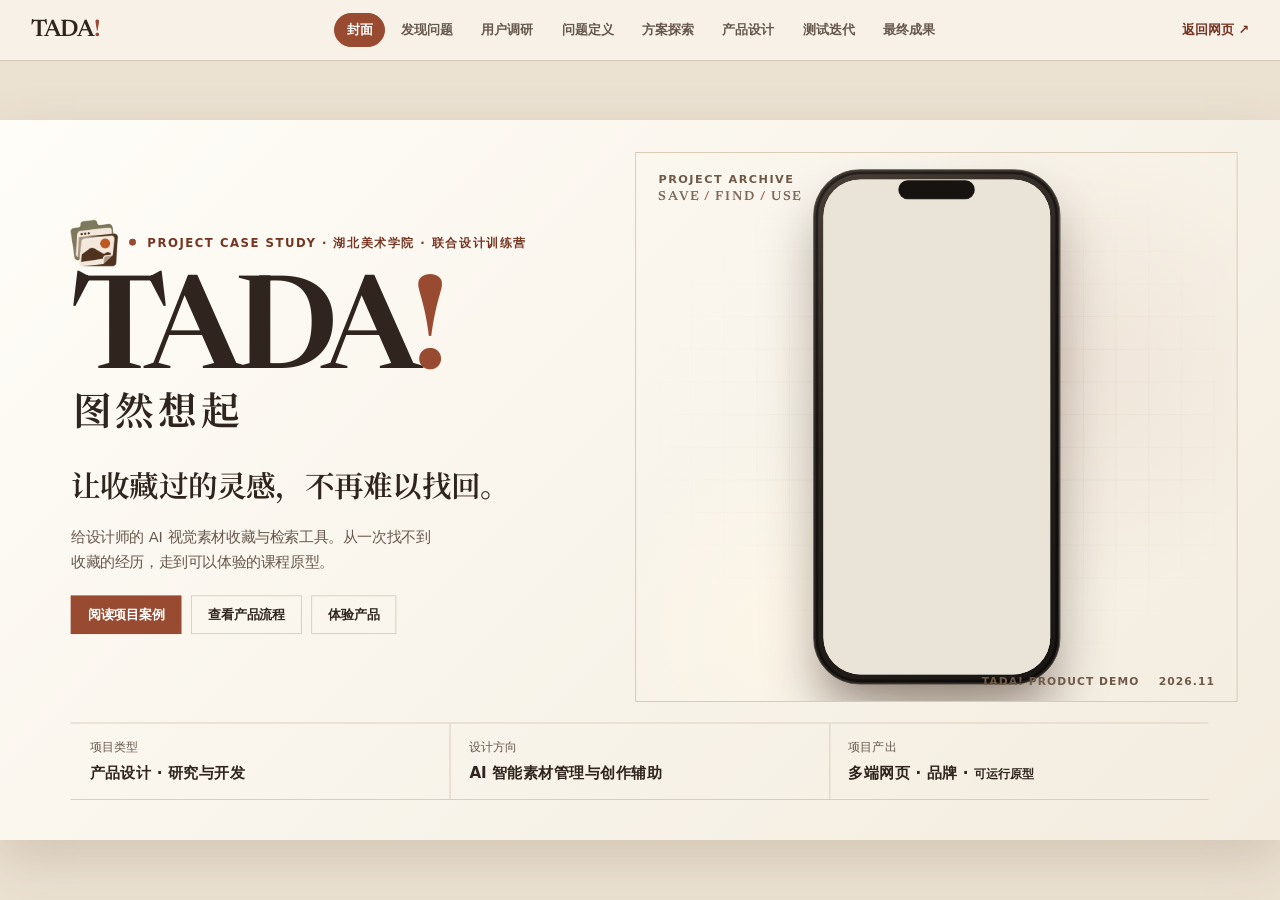
==== commit cefd6228: "Rebuild chapter 6 layout with H.264 vertical videos" ====
--- a/presentation.html
+++ b/presentation.html
@@ -1,4 +1,4 @@
-<!doctype html>
+﻿<!doctype html>
 <html lang="zh-CN">
 <head>
   <meta charset="utf-8">
@@ -344,7 +344,7 @@
   <div class="d5-flow-stage"><a class="zoom" href="assets/design5/04/整体总流程.png" data-gallery="d5flow"><img src="assets/design5/04/整体总流程.png" alt="TADA! 收 / 找 / 用｜产品使用完整 12 步流程图"><span class="zoom-mark" aria-hidden="true">+</span></a></div>
   <div class="rc-summary d5-summary d5-flow-summary"><p class="eyebrow">CHAPTER SUMMARY · 章节总结</p><h3>让素材存得方便、找得回来、用得起来。</h3></div>
 </div></div></div></article><article class="slide slide-t6" data-slide="" aria-hidden="true"><div class="slide-fit"><div class="slide-scale"><header class="slide-head"><p class="slide-kicker">06 TEST &amp; ITERATE · 测试迭代</p><h2>根据用户反馈，我们改了什么？</h2></header><div class="slide-body t6-body">
-  <div class="t6-stats"><div><b>5</b><span>位真实用户</span></div><div><b>44</b><span>条反馈与建议</span></div><div><b>39</b><span>条已完成修改</span></div><p>结合真实用户体验、教师建议及团队自测，对产品进行逐项优化。</p></div>
+<div class="t6-stats"><span><b>5</b> 位真实用户</span><span><b>44</b> 条反馈建议</span><span><b>39</b> 条已完成修改</span><small>真实用户体验 · 教师建议 · 团队自测</small></div>
   <div class="t6-tabs" role="tablist" aria-label="测试迭代模块">
     <button type="button" data-t6="collect" aria-selected="true">收｜收集优化</button>
     <button type="button" data-t6="find" aria-selected="false">找｜检索优化</button>
@@ -353,52 +353,47 @@
     <button type="button" data-t6="settings" aria-selected="false">设置｜界面优化</button>
   </div>
   <div class="t6-view" data-t6-view="collect">
-    <div class="t6-compare-label"><span>BEFORE · 修改前 2.0</span><i>→</i><span>AFTER · 修改后 3.0</span></div>
     <div class="t6-compare t6-compare-4">
-      <div class="t6-problems"><b>修改前的问题</b><p><span>01 导入</span><strong>导入方式有限</strong>仅支持相册、文件及链接导入，素材收集方式不够全面。</p><p><span>02 收入待确认</span><strong>导入步骤繁琐</strong>导入后的待确认界面较为复杂，增加中间操作。</p><p><span>03 素材库导航</span><strong>功能入口过于集中</strong>功能集中在界面顶部，寻找及使用不够方便。</p><p><span>04 图图界面</span><strong>进阶导入操作复杂</strong>小红书进阶导入原有界面较为繁琐。</p></div>
-      <div class="t6-before-shots t6-shots-2x2"><figure><a class="zoom" href="assets/iterate6/改前 收/导入照片.jpg" data-gallery="t6collect"><img src="assets/iterate6/改前 收/导入照片.jpg" alt="改前 · 导入方式"><span class="zoom-mark" aria-hidden="true">+</span></a><figcaption>01 导入</figcaption></figure><figure><a class="zoom" href="assets/iterate6/改前 收/收入待确认.jpg" data-gallery="t6collect"><img src="assets/iterate6/改前 收/收入待确认.jpg" alt="改前 · 收入待确认"><span class="zoom-mark" aria-hidden="true">+</span></a><figcaption>02 收入待确认</figcaption></figure><figure><a class="zoom" href="assets/iterate6/改前 收/素材库导航.jpg" data-gallery="t6collect"><img src="assets/iterate6/改前 收/素材库导航.jpg" alt="改前 · 素材库导航"><span class="zoom-mark" aria-hidden="true">+</span></a><figcaption>03 素材库导航</figcaption></figure><figure><a class="zoom" href="assets/iterate6/改前 收/图图界面.jpg" data-gallery="t6collect"><img src="assets/iterate6/改前 收/图图界面.jpg" alt="改前 · 图图界面"><span class="zoom-mark" aria-hidden="true">+</span></a><figcaption>04 图图界面</figcaption></figure></div>
-      <div class="t6-video-wrap"><video class="t6-video" muted loop playsinline preload="none" data-src="assets/iterate6/改后 收.mp4" controls aria-label="收｜改后操作录像"><source src="assets/iterate6/改后 收.mp4" type="video/mp4"></video><p>改后 · 小红书进阶导入</p></div>
-      <div class="t6-after-notes"><b>问题修复</b><p><i>✓</i><strong>简化进阶导入操作</strong>减少复杂的中间操作，降低素材收集的使用门槛。</p><b class="t6-add">＋ 功能升级</b><p><i>＋</i><strong>收进 TADA</strong>通过小红书分享菜单直接触发素材收录。</p><p><i>＋</i><strong>自动获取链接</strong>减少手动复制粘贴及下载图片的操作。</p><p><i>＋</i><strong>刷新即可查看</strong>刷新收藏库后即可查看新收录的素材。</p><p class="t6-focus">改进重点：让跨平台素材收集更加方便，减少繁琐的中间操作。</p></div>
+      <div class="t6-notes t6-problems"><h4>修改前的问题</h4><p><b>01 导入</b><span>方式有限，仅相册 / 文件 / 链接</span></p><p><b>02 收入待确认</b><span>确认步骤繁琐，中间操作多</span></p><p><b>03 素材库导航</b><span>功能集中在顶部，不便寻找</span></p><p><b>04 图图界面</b><span>小红书进阶导入操作复杂</span></p></div>
+      <div class="t6-media t6-before-shots t6-shots-2x2"><figure><a class="zoom" href="assets/iterate6/改前 收/导入照片.jpg" data-gallery="t6collect"><img src="assets/iterate6/改前 收/导入照片.jpg" alt="改前 · 导入方式"><span class="zoom-mark" aria-hidden="true">+</span></a><figcaption>01 导入</figcaption></figure><figure><a class="zoom" href="assets/iterate6/改前 收/收入待确认.jpg" data-gallery="t6collect"><img src="assets/iterate6/改前 收/收入待确认.jpg" alt="改前 · 收入待确认"><span class="zoom-mark" aria-hidden="true">+</span></a><figcaption>02 收入待确认</figcaption></figure><figure><a class="zoom" href="assets/iterate6/改前 收/素材库导航.jpg" data-gallery="t6collect"><img src="assets/iterate6/改前 收/素材库导航.jpg" alt="改前 · 素材库导航"><span class="zoom-mark" aria-hidden="true">+</span></a><figcaption>03 素材库导航</figcaption></figure><figure><a class="zoom" href="assets/iterate6/改前 收/图图界面.jpg" data-gallery="t6collect"><img src="assets/iterate6/改前 收/图图界面.jpg" alt="改前 · 图图界面"><span class="zoom-mark" aria-hidden="true">+</span></a><figcaption>04 图图界面</figcaption></figure></div>
+      <div class="t6-media t6-video-wrap"><div class="t6-video-stage"><video class="t6-video" muted loop playsinline preload="auto" data-src="assets/iterate6/改后 收-h264.mp4" controls aria-label="收｜改后操作录像"><source src="assets/iterate6/改后 收-h264.mp4" type="video/mp4"></video></div><p>改后 · 小红书进阶导入</p></div>
+      <div class="t6-notes t6-after-notes"><h4>问题修复</h4><p><i>✓</i><span><b>简化进阶导入</b>减少中间操作</span></p><h4 class="t6-add">＋ 功能升级</h4><p><i>＋</i><span><b>收进 TADA</b>分享菜单直接收录</span></p><p><i>＋</i><span><b>自动获取链接</b>免去手动复制</span></p><p><i>＋</i><span><b>刷新即可查看</b>新素材即时显示</span></p></div>
     </div>
   </div>
   <div class="t6-view" data-t6-view="find" hidden="">
-    <div class="t6-compare-label"><span>BEFORE · 修改前 2.0</span><i>→</i><span>AFTER · 修改后 3.0</span></div>
     <div class="t6-compare t6-compare-4">
-      <div class="t6-problems"><b>修改前的问题</b><p><span>01 找的界面</span><strong>视觉主次不明确</strong>主图不够突出；底部三个功能按钮缺少重要程度区分。</p><p><span>02 往下滑</span><strong>信息排版不清晰</strong>信息层级不够明确，部分内容难以理解。</p><p><span>03 找参考</span><strong>搜索结果不够直观</strong>图片下方附带大量介绍文字，难以快速浏览。</p></div>
-      <div class="t6-before-shots t6-shots-3"><figure><a class="zoom" href="assets/iterate6/改前 找/找的界面.jpg" data-gallery="t6find"><img src="assets/iterate6/改前 找/找的界面.jpg" alt="改前 · 找的界面"><span class="zoom-mark" aria-hidden="true">+</span></a><figcaption>01 找的界面</figcaption></figure><figure><a class="zoom" href="assets/iterate6/改前 找/往下滑.jpg" data-gallery="t6find"><img src="assets/iterate6/改前 找/往下滑.jpg" alt="改前 · 往下滑"><span class="zoom-mark" aria-hidden="true">+</span></a><figcaption>02 往下滑</figcaption></figure><figure><a class="zoom" href="assets/iterate6/改前 找/找参考.jpg" data-gallery="t6find"><img src="assets/iterate6/改前 找/找参考.jpg" alt="改前 · 找参考"><span class="zoom-mark" aria-hidden="true">+</span></a><figcaption>03 找参考</figcaption></figure></div>
-      <div class="t6-video-wrap"><video class="t6-video" muted loop playsinline preload="none" data-src="assets/iterate6/改后 找.mp4" controls aria-label="找｜改后操作录像"><source src="assets/iterate6/改后 找.mp4" type="video/mp4"></video><p>改后 · 自然语言检索与找相似</p></div>
-      <div class="t6-after-notes"><b>问题修复</b><p><i>✓</i><strong>优化图片详情页</strong>重新调整主图、信息及功能入口的视觉层级。</p><p><i>✓</i><strong>突出搜索结果</strong>减少介绍文字对浏览图片的干扰。</p><b class="t6-add">＋ 功能升级</b><p><i>＋</i><strong>自然语言检索</strong>通过描述记得的画面寻找收藏素材。</p><p><i>＋</i><strong>主色色值复制</strong>点击提取出的主色色块即可复制色值。</p><p><i>＋</i><strong>多维度找相似</strong>按内容、配色、风格等维度继续寻找。</p><p class="t6-focus">改进重点：不仅找回记忆中的图片，还能继续寻找相关参考并直接利用配色。</p></div>
+      <div class="t6-notes t6-problems"><h4>修改前的问题</h4><p><b>01 找的界面</b><span>视觉主次不明确，主图不突出</span></p><p><b>02 往下滑</b><span>信息层级不清晰，难理解</span></p><p><b>03 找参考</b><span>搜索结果附带文字过多</span></p></div>
+      <div class="t6-media t6-before-shots t6-shots-3"><figure><a class="zoom" href="assets/iterate6/改前 找/找的界面.jpg" data-gallery="t6find"><img src="assets/iterate6/改前 找/找的界面.jpg" alt="改前 · 找的界面"><span class="zoom-mark" aria-hidden="true">+</span></a><figcaption>01 找的界面</figcaption></figure><figure><a class="zoom" href="assets/iterate6/改前 找/往下滑.jpg" data-gallery="t6find"><img src="assets/iterate6/改前 找/往下滑.jpg" alt="改前 · 往下滑"><span class="zoom-mark" aria-hidden="true">+</span></a><figcaption>02 往下滑</figcaption></figure><figure><a class="zoom" href="assets/iterate6/改前 找/找参考.jpg" data-gallery="t6find"><img src="assets/iterate6/改前 找/找参考.jpg" alt="改前 · 找参考"><span class="zoom-mark" aria-hidden="true">+</span></a><figcaption>03 找参考</figcaption></figure></div>
+      <div class="t6-media t6-video-wrap"><div class="t6-video-stage"><video class="t6-video" muted loop playsinline preload="auto" data-src="assets/iterate6/改后 找.mp4" controls aria-label="找｜改后操作录像"><source src="assets/iterate6/改后 找.mp4" type="video/mp4"></video></div><p>改后 · 自然语言检索与找相似</p></div>
+      <div class="t6-notes t6-after-notes"><h4>问题修复</h4><p><i>✓</i><span><b>优化图片详情页</b>重排主图与按钮层级</span></p><p><i>✓</i><span><b>突出搜索结果</b>减少文字干扰</span></p><h4 class="t6-add">＋ 功能升级</h4><p><i>＋</i><span><b>自然语言检索</b>按画面描述找回</span></p><p><i>＋</i><span><b>主色色值复制</b>点击色块复制</span></p><p><i>＋</i><span><b>多维度找相似</b>内容 / 配色 / 风格</span></p></div>
     </div>
   </div>
   <div class="t6-view" data-t6-view="create" hidden="">
-    <div class="t6-compare-label"><span>BEFORE · 修改前 2.0</span><i>→</i><span>AFTER · 修改后 3.0</span></div>
     <div class="t6-compare t6-compare-4">
-      <div class="t6-problems"><b>修改前的问题</b><p><span>01 项目</span><strong>项目功能过于单一</strong>与普通收藏夹区别不明显，卡片占用空间过多，无法直观预览多张素材。</p><p><span>02 灵感板</span><strong>手机端缺少创作工具</strong>初版手机端不支持灵感板，收藏后难以直接进入创作环节。</p></div>
-      <div class="t6-before-shots t6-shots-2"><figure><a class="zoom" href="assets/iterate6/改前 用/项目.jpg" data-gallery="t6create"><img src="assets/iterate6/改前 用/项目.jpg" alt="改前 · 项目"><span class="zoom-mark" aria-hidden="true">+</span></a><figcaption>01 项目</figcaption></figure><figure><a class="zoom" href="assets/iterate6/改前 用/灵感版.jpg" data-gallery="t6create"><img src="assets/iterate6/改前 用/灵感版.jpg" alt="改前 · 灵感板"><span class="zoom-mark" aria-hidden="true">+</span></a><figcaption>02 灵感板</figcaption></figure></div>
-      <div class="t6-video-wrap"><video class="t6-video" muted loop playsinline preload="none" data-src="assets/iterate6/改后 用.mp4" controls aria-label="用｜改后操作录像"><source src="assets/iterate6/改后 用.mp4" type="video/mp4"></video><p>改后 · 手机端灵感板</p></div>
-      <div class="t6-after-notes"><b>问题修复</b><p><i>✓</i><strong>补充手机端灵感板</strong>让收藏素材后可以直接排布与编辑。</p><p><i>✓</i><strong>拓展项目的创作用途</strong>使项目不再只是普通收藏夹。</p><b class="t6-add">＋ 新增功能</b><p><i>＋</i><strong>灵活切换版式</strong>根据已有素材切换不同的排列方式。</p><p><i>＋</i><strong>自由调整素材</strong>支持图片放大、缩小等基础操作。</p><p><i>＋</i><strong>智能补充参考</strong>通过文字描述继续寻找相关图片。</p><p><i>＋</i><strong>成果保存</strong>将整理完成的灵感板保存为图片。</p><p class="t6-focus">此处仅展示本轮重点优化功能，其他基础编辑功能不逐一展开。</p></div>
+      <div class="t6-notes t6-problems"><h4>修改前的问题</h4><p><b>01 项目</b><span>功能单一，无法预览多张素材</span></p><p><b>02 灵感板</b><span>手机端缺少创作工具</span></p></div>
+      <div class="t6-media t6-before-shots t6-shots-2"><figure><a class="zoom" href="assets/iterate6/改前 用/项目.jpg" data-gallery="t6create"><img src="assets/iterate6/改前 用/项目.jpg" alt="改前 · 项目"><span class="zoom-mark" aria-hidden="true">+</span></a><figcaption>01 项目</figcaption></figure><figure><a class="zoom" href="assets/iterate6/改前 用/灵感版.jpg" data-gallery="t6create"><img src="assets/iterate6/改前 用/灵感版.jpg" alt="改前 · 灵感板"><span class="zoom-mark" aria-hidden="true">+</span></a><figcaption>02 灵感板</figcaption></figure></div>
+      <div class="t6-media t6-video-wrap"><div class="t6-video-stage"><video class="t6-video" muted loop playsinline preload="auto" data-src="assets/iterate6/改后 用-h264.mp4" controls aria-label="用｜改后操作录像"><source src="assets/iterate6/改后 用-h264.mp4" type="video/mp4"></video></div><p>改后 · 手机端灵感板</p></div>
+      <div class="t6-notes t6-after-notes"><h4>问题修复</h4><p><i>✓</i><span><b>补充手机端灵感板</b>收藏后直接编辑</span></p><p><i>✓</i><span><b>拓展项目用途</b>不止是收藏夹</span></p><h4 class="t6-add">＋ 新增功能</h4><p><i>＋</i><span><b>切换版式</b>灵活排列素材</span></p><p><i>＋</i><span><b>自由调整</b>放大缩小与编辑</span></p><p><i>＋</i><span><b>补充参考</b>文字描述继续找图</span></p><p><i>＋</i><span><b>成果保存</b>导出灵感板图片</span></p></div>
     </div>
   </div>
   <div class="t6-view" data-t6-view="calendar" hidden="">
     <div class="t6-calendar-flow">
-      <section class="t6-cal-stage t6-cal-early"><h3>初始设计</h3><p>界面排版较为杂乱，信息层级不清晰，未能充分体现日历的实际功能。</p><div class="t6-cal-shots"><figure><a class="zoom" href="assets/iterate6/日历/最初（排版已炸.jpg" data-gallery="t6cal"><img src="assets/iterate6/日历/最初（排版已炸.jpg" alt="日历初始版本 排版"><span class="zoom-mark" aria-hidden="true">+</span></a></figure><figure><a class="zoom" href="assets/iterate6/日历/最初（下滑.jpg" data-gallery="t6cal"><img src="assets/iterate6/日历/最初（下滑.jpg" alt="日历初始版本 下滑"><span class="zoom-mark" aria-hidden="true">+</span></a></figure></div></section>
+      <section class="t6-cal-stage t6-cal-early"><h3>初始设计 <span>界面杂乱，日历功能不明确</span></h3><div class="t6-cal-shots"><figure><a class="zoom" href="assets/iterate6/日历/最初（排版已炸.jpg" data-gallery="t6cal"><img src="assets/iterate6/日历/最初（排版已炸.jpg" alt="日历初始版本 排版"><span class="zoom-mark" aria-hidden="true">+</span></a></figure><figure><a class="zoom" href="assets/iterate6/日历/最初（下滑.jpg" data-gallery="t6cal"><img src="assets/iterate6/日历/最初（下滑.jpg" alt="日历初始版本 下滑"><span class="zoom-mark" aria-hidden="true">+</span></a></figure></div></section>
       <i class="t6-flow-arrow">→</i>
-      <section class="t6-cal-stage t6-cal-mid"><h3>逐步调整</h3><p>继续优化日历界面的排版及功能呈现。</p><div class="t6-cal-shots"><figure><a class="zoom" href="assets/iterate6/日历/第二版.jpg" data-gallery="t6cal"><img src="assets/iterate6/日历/第二版.jpg" alt="日历第二版"><span class="zoom-mark" aria-hidden="true">+</span></a></figure><figure><a class="zoom" href="assets/iterate6/日历/第二版 (2).jpg" data-gallery="t6cal"><img src="assets/iterate6/日历/第二版 (2).jpg" alt="日历第二版 2"><span class="zoom-mark" aria-hidden="true">+</span></a></figure></div></section>
+      <section class="t6-cal-stage t6-cal-mid"><h3>逐步调整 <span>优化界面结构与信息排版</span></h3><div class="t6-cal-shots"><figure><a class="zoom" href="assets/iterate6/日历/第二版.jpg" data-gallery="t6cal"><img src="assets/iterate6/日历/第二版.jpg" alt="日历第二版"><span class="zoom-mark" aria-hidden="true">+</span></a></figure><figure><a class="zoom" href="assets/iterate6/日历/第二版 (2).jpg" data-gallery="t6cal"><img src="assets/iterate6/日历/第二版 (2).jpg" alt="日历第二版 2"><span class="zoom-mark" aria-hidden="true">+</span></a></figure></div></section>
       <i class="t6-flow-arrow">→</i>
-      <section class="t6-cal-stage t6-cal-final"><h3>最终优化</h3><p>重新梳理界面结构，使日历功能更加清晰、易于理解。</p><div class="t6-cal-groups"><div><b>日历视图</b><div class="t6-cal-shots"><figure><a class="zoom" href="assets/iterate6/日历/最终（日历）.jpg" data-gallery="t6cal"><img src="assets/iterate6/日历/最终（日历）.jpg" alt="最终日历视图"><span class="zoom-mark" aria-hidden="true">+</span></a></figure><figure><a class="zoom" href="assets/iterate6/日历/最终（日历） (2).jpg" data-gallery="t6cal"><img src="assets/iterate6/日历/最终（日历） (2).jpg" alt="最终日历视图 2"><span class="zoom-mark" aria-hidden="true">+</span></a></figure></div><p>每日灵感：界面上方推荐可能感兴趣的图片。按日期查看：点击日期查看当天收藏素材。</p></div><div><b>收藏热力图</b><div class="t6-cal-shots"><figure><a class="zoom" href="assets/iterate6/日历/最终（热力图）.jpg" data-gallery="t6cal"><img src="assets/iterate6/日历/最终（热力图）.jpg" alt="最终收藏热力图"><span class="zoom-mark" aria-hidden="true">+</span></a></figure><figure><a class="zoom" href="assets/iterate6/日历/最终（热力图） (2).jpg" data-gallery="t6cal"><img src="assets/iterate6/日历/最终（热力图） (2).jpg" alt="最终收藏热力图 2"><span class="zoom-mark" aria-hidden="true">+</span></a></figure></div><p>通过颜色深浅，直观体现不同日期的素材收藏数量。</p></div></div></section>
-    </div>
-    <p class="t6-focus">日历帮助用户知道自己哪一天收藏了什么，热力图帮助用户了解哪一天收藏了多少。</p>
+      <section class="t6-cal-stage t6-cal-final"><h3>最终优化 <span>每日灵感 · 按日期查看 · 收藏热力图</span></h3><div class="t6-cal-groups"><div><b>日历视图</b><div class="t6-cal-shots"><figure><a class="zoom" href="assets/iterate6/日历/最终（日历）.jpg" data-gallery="t6cal"><img src="assets/iterate6/日历/最终（日历）.jpg" alt="最终日历视图"><span class="zoom-mark" aria-hidden="true">+</span></a></figure><figure><a class="zoom" href="assets/iterate6/日历/最终（日历） (2).jpg" data-gallery="t6cal"><img src="assets/iterate6/日历/最终（日历） (2).jpg" alt="最终日历视图 2"><span class="zoom-mark" aria-hidden="true">+</span></a></figure></div></div><div><b>收藏热力图</b><div class="t6-cal-shots"><figure><a class="zoom" href="assets/iterate6/日历/最终（热力图）.jpg" data-gallery="t6cal"><img src="assets/iterate6/日历/最终（热力图）.jpg" alt="最终收藏热力图"><span class="zoom-mark" aria-hidden="true">+</span></a></figure><figure><a class="zoom" href="assets/iterate6/日历/最终（热力图） (2).jpg" data-gallery="t6cal"><img src="assets/iterate6/日历/最终（热力图） (2).jpg" alt="最终收藏热力图 2"><span class="zoom-mark" aria-hidden="true">+</span></a></figure></div></div></div></section>
+    </div>
   </div>
   <div class="t6-view" data-t6-view="settings" hidden="">
-    <div class="t6-compare-label"><span>BEFORE · 修改前 2.0</span><i>→</i><span>AFTER · 修改后 3.0</span></div>
     <div class="t6-compare t6-compare-4">
-      <div class="t6-problems"><b>修改前的问题</b><p><span>界面层级不够清晰</span><strong>浏览及查找不便</strong>原有设置界面的排版及功能组织不够明确，浏览及查找设置选项不够方便。</p></div>
-      <div class="t6-before-shots t6-shots-2"><figure><a class="zoom" href="assets/iterate6/设置/最初.jpg" data-gallery="t6settings"><img src="assets/iterate6/设置/最初.jpg" alt="设置界面改前"><span class="zoom-mark" aria-hidden="true">+</span></a><figcaption>改前 · 设置界面</figcaption></figure></div>
-      <div class="t6-before-shots t6-shots-2"><figure><a class="zoom" href="assets/iterate6/设置/最终.jpg" data-gallery="t6settings"><img src="assets/iterate6/设置/最终.jpg" alt="设置界面改后"><span class="zoom-mark" aria-hidden="true">+</span></a><figcaption>改后 · 设置界面</figcaption></figure></div>
-      <div class="t6-after-notes"><b>问题修复</b><p><i>✓</i><strong>优化设置界面排版</strong>重新梳理信息层级，使各项设置更加清晰。</p><b class="t6-add">＋ 新增功能</b><p><i>＋</i><strong>字体大小调整</strong>支持根据个人使用习惯调整文字大小。</p><p><i>＋</i><strong>进阶功能设置</strong>支持自主选择是否开启「图图」进阶导入功能。</p><p class="t6-focus">让设置界面更加清晰，并支持个性化调整。</p></div>
-    </div>
-  </div>
-  <div class="rc-summary t6-summary"><h3>让素材收集、查找和创作更加方便。</h3><p>根据真实用户反馈，持续优化产品界面、操作流程及创作辅助功能。</p></div>
+      <div class="t6-notes t6-problems"><h4>修改前的问题</h4><p><b>界面层级不清晰</b><span>浏览与查找设置不便</span></p></div>
+      <div class="t6-media t6-before-shots t6-shots-2 t6-settings-before"><figure><a class="zoom" href="assets/iterate6/设置/最初.jpg" data-gallery="t6settings"><img src="assets/iterate6/设置/最初.jpg" alt="设置界面改前"><span class="zoom-mark" aria-hidden="true">+</span></a><figcaption>改前 · 设置界面</figcaption></figure></div>
+      <div class="t6-media t6-before-shots t6-shots-2 t6-settings-after"><figure><a class="zoom" href="assets/iterate6/设置/最终.jpg" data-gallery="t6settings"><img src="assets/iterate6/设置/最终.jpg" alt="设置界面改后"><span class="zoom-mark" aria-hidden="true">+</span></a><figcaption>改后 · 设置界面</figcaption></figure></div>
+      <div class="t6-notes t6-after-notes"><h4>问题修复</h4><p><i>✓</i><span><b>优化界面排版</b>梳理信息层级</span></p><h4 class="t6-add">＋ 新增功能</h4><p><i>＋</i><span><b>字体大小调整</b>按习惯设置</span></p><p><i>＋</i><span><b>进阶功能设置</b>自主开启 / 关闭图图导入</span></p></div>
+    </div>
+  </div>
+  <div class="rc-summary t6-summary"><p class="eyebrow">CHAPTER SUMMARY · 章节总结</p><h3>让素材收集、查找和创作更加方便。</h3></div>
 </div></div></div></article><article class="slide slide-final" data-slide="" aria-hidden="true"><div class="slide-fit"><div class="slide-scale"><header class="slide-head"><p class="slide-kicker">07 FINAL PRODUCT · 最终成果</p><h2>体验完整的 TADA!</h2></header><div class="slide-body final-body">
   <div class="final-stage"><div class="tada-phone-embed"><div class="tada-phone-scale" style="transform: scale(1);"><div class="tada-phone-shell"><div class="tada-phone-screen"><span class="tada-phone-island" aria-hidden="true"></span><iframe id="product-frame-final" title="TADA! 图然想起 · 可操作的手机端产品" width="390" height="844" allow="clipboard-read; clipboard-write; fullscreen" data-lazy-src="https://shoucang.165-22-254-236.sslip.io/?frame=0"></iframe><video id="product-fallback-final" class="product-fallback-video" poster="assets/showcase/full-flow-poster.jpg" muted loop playsinline preload="none" aria-label="TADA! 完整演示视频"><source src="assets/showcase/full-flow-faststart.mp4" type="video/mp4"></video></div></div></div></div></div>
   <div class="final-foot">
--- a/style.css
+++ b/style.css
@@ -0,0 +1,612 @@
+@font-face {
+  font-family: Newsreader;
+  src: url("assets/fonts/newsreader.woff2") format("woff2");
+  font-weight: 300 700;
+  font-display: swap;
+}
+@font-face {
+  font-family: "TADA Serif";
+  src: url("assets/fonts/noto-serif-sc.woff2") format("woff2");
+  font-weight: 300 800;
+  font-display: swap;
+  unicode-range: U+3000-303F, U+3400-9FFF, U+FF00-FFEF;
+}
+:root {
+  --paper: #faf7f0;
+  --ink: #30251e;
+  --muted: #67584d;
+  --accent: #984b31;
+  --accent-dark: #753522;
+  --line: #d6c9b9;
+  --panel: #f0e9dc;
+  --cream: #fffdf7;
+  --heading: Newsreader, "TADA Serif", "Songti SC", SimSun, Georgia, serif;
+  --body: "Microsoft YaHei", "PingFang SC", system-ui, sans-serif;
+  --measure: 76rem;
+  --gutter: clamp(1.2rem, 5.3vw, 5rem);
+  scroll-behavior: smooth;
+}
+*, *::before, *::after { box-sizing:border-box; }
+[hidden] { display:none !important; }
+body { margin:0; background:var(--paper); color:var(--ink); font:1rem/1.72 var(--body); }
+body:has(dialog[open]) { overflow:hidden; }
+h1,h2,h3,p,figure,blockquote { margin:0; }
+img,video { display:block; max-width:100%; height:auto; }
+button,select { font:inherit; color:inherit; }
+button { cursor:pointer; }
+a { color:inherit; }
+:focus-visible { outline:3px solid var(--accent); outline-offset:4px; }
+[id] { scroll-margin-top:6.5rem; }
+.wrap,.header-inner { width:min(var(--measure), calc(100% - var(--gutter)*2)); margin-inline:auto; }
+main > section[id] { position:relative; border-top:1px solid var(--line); }
+main > section[id]::before { content:""; position:absolute; top:-1px; left:var(--gutter); width:3.5rem; height:3px; background:var(--accent); }
+.hero { border-bottom:1px solid var(--line); }
+.skip { position:fixed; inset:0 auto auto var(--gutter); z-index:10; background:var(--cream); padding:.65rem 1rem; transform:translateY(-150%); }
+.skip:focus { transform:translateY(0); }
+.enhanced { display:none; }
+.site-header { position:sticky; z-index:5; top:0; background:rgba(250,247,240,.96); border-bottom:1px solid var(--line); backdrop-filter:blur(12px); }
+.header-inner { min-height:4.45rem; display:grid; grid-template-columns:1fr auto 1fr; align-items:center; gap:1rem; }
+.wordmark { font:650 2rem/1 var(--heading); letter-spacing:-.05em; text-decoration:none; width:max-content; }
+.wordmark span { color:var(--accent); }
+.site-nav { display:flex; gap:clamp(1.05rem,2.7vw,2.5rem); align-items:center; }
+.site-nav a,.header-out { font-size:.875rem; text-decoration:none; padding-block:.65rem; white-space:nowrap; }
+.site-nav a:hover,.site-nav a[aria-current] { color:var(--accent); text-decoration:underline; text-underline-offset:.45em; }
+.header-out { justify-self:end; color:var(--accent-dark); border-bottom:1px solid var(--line); padding:.25rem 0; }
+.header-out:hover { border-color:var(--accent); }
+.read-progress { position:absolute; inset:auto 0 -1px; height:2px; background:var(--accent); transform:scaleX(var(--progress,0)); transform-origin:left; pointer-events:none; }
+.hero { display:grid; grid-template-columns:.95fr 1.05fr; align-items:center; gap:clamp(1.8rem,5vw,6rem); padding-block:clamp(3rem,6.8vw,6.3rem) clamp(2.5rem,5vw,4.65rem); }
+.eyebrow,.chapter,.art-top,.art-bottom,.print-caption,.flow article > span {
+  font:600 .765rem/1.4 var(--body);
+  letter-spacing:.13em;
+}
+.eyebrow { color:var(--accent-dark); }
+.eyebrow span { display:inline-block; width:.48rem; height:.48rem; margin-right:.42rem; background:var(--accent); border-radius:50%; vertical-align:.12em; }
+.hero h1 { display:grid; gap:.08em; font-family:var(--heading); font-weight:580; line-height:.77; margin:.26em 0 .25em; font-size:clamp(6.1rem,12vw,12rem); letter-spacing:-.07em; }
+.hero h1 i { color:var(--accent); font-style:normal; }
+.hero .hero-zh { font-size:.345em; letter-spacing:.105em; line-height:1.25; padding-left:.045em; font-weight:650; }
+.hero-line { font:630 clamp(1.3rem,2.5vw,1.9rem)/1.5 var(--heading); }
+.hero-desc { color:var(--muted); max-width:24rem; margin:.75rem 0 1.55rem; }
+.actions { display:flex; align-items:center; gap:.75rem; flex-wrap:wrap; }
+.button { min-height:2.85rem; display:inline-flex; align-items:center; justify-content:center; padding:.55rem 1.15rem; text-decoration:none; border:1px solid transparent; font-size:.9rem; font-weight:620; transition:background .18s,border-color .18s; }
+.primary { background:var(--accent); color:white; }
+.primary:hover { background:var(--accent-dark); }
+.outline { border-color:var(--line); }
+.outline:hover { border-color:var(--accent); background:var(--panel); }
+.hero-art { position:relative; min-width:0; aspect-ratio:1.095; background:#e8ddcb; isolation:isolate; overflow:hidden; border:1px solid #d4c4ad; }
+.art-top,.art-bottom { position:absolute; z-index:2; inset:1.15rem 1.25rem auto; display:flex; justify-content:space-between; color:#655445; }
+.art-bottom { inset:auto 1.25rem 1.15rem; justify-content:flex-end; }
+.art-grid { position:absolute; inset:2.75rem 1.25rem; border:1px solid #ad977951; background-image:linear-gradient(#88674816 1px,transparent 1px),linear-gradient(90deg,#88674816 1px,transparent 1px); background-size:33px 33px; }
+.print { position:absolute; left:50%; top:50%; width:58%; aspect-ratio:1.1; }
+.print-back { transform:translate(-41%,-49%) rotate(12deg); background:#a09a7e; border:1px solid #8e876b; }
+.print-front { transform:translate(-57%,-55%) rotate(-8deg); background:var(--cream); border:1px solid #dacebe; box-shadow:0 1.4rem 2rem #5030212c; display:grid; grid-template-rows:minmax(0,1fr) auto; padding:5% 6% 4%; gap:5%; }
+.print-front img { object-fit:contain; width:100%; height:100%; }
+.print-caption { display:flex; justify-content:space-between; align-items:center; gap:.35rem; border-top:1px solid var(--line); padding-top:.55rem; letter-spacing:.035em; white-space:nowrap; font-size:clamp(.55rem,1.08vw,.78rem); }
+.print-caption [lang] { font-family:var(--heading); color:var(--accent); }
+.project-strip { display:grid; grid-template-columns:repeat(3,1fr); border-block:1px solid var(--line); }
+.project-strip div { padding:1.1rem 1.3rem; border-left:1px solid var(--line); }
+.project-strip div:first-child { border-left:0; padding-left:0; }
+.project-strip span,.project-strip b { display:block; }
+.project-strip span { color:var(--muted); font-size:.82rem; }
+.project-strip b { font-size:.95rem; font-weight:630; margin-top:.15rem; }
+.keep-together { display:inline-block; white-space:nowrap; }
+.project-strip b .keep-together { display:inline; font-size:inherit; color:inherit; }
+.process-map { display:flex; flex-wrap:wrap; align-items:center; gap:.5rem .85rem; padding:.75rem 0; border-bottom:1px solid var(--line); font-size:.82rem; color:var(--muted); }
+.process-map > span { color:var(--accent-dark); font-weight:650; letter-spacing:.06em; }
+.process-map a { text-decoration:none; border-bottom:1px solid var(--line); padding-bottom:.1rem; }
+.process-map a:hover { color:var(--accent); border-color:var(--accent); }
+.case-section { padding-block:clamp(3.8rem,6.8vw,7rem); }
+.band { background:var(--panel); border-block:1px solid var(--line); }
+#problem,#definition,#demo,#outcome { background:var(--paper); }
+#research,#solution,#testing { background:var(--panel); }
+#brand,#sketches,#features,#implementation { background:#ece2d3; border-block:0; scroll-margin-top:7.5rem; }
+.design-subnav { position:fixed; z-index:4; top:4.35rem; left:50%; width:min(var(--measure), calc(100% - var(--gutter)*2)); transform:translate(-50%,-160%); opacity:0; pointer-events:none; display:flex; flex-wrap:wrap; align-items:center; gap:.4rem .55rem; padding:.55rem .75rem; border:1px solid #c9b69f; background:rgba(236,226,211,.96); backdrop-filter:blur(10px); box-shadow:0 8px 24px rgba(70,45,28,.12); font-size:.8rem; transition:transform .2s,opacity .2s; }
+.design-subnav.is-visible { transform:translate(-50%,0); opacity:1; pointer-events:auto; }
+.design-subnav-title { color:var(--accent-dark); font-weight:700; letter-spacing:.04em; margin-right:.3rem; }
+.design-subnav a { display:inline-flex; align-items:center; gap:.35rem; padding:.3rem .55rem; border:1px solid #c9b69f; border-radius:999px; color:var(--ink); text-decoration:none; white-space:nowrap; }
+.design-subnav a b { color:var(--accent); font-size:.72rem; }
+.design-subnav a:hover { border-color:var(--accent); color:var(--accent-dark); }
+.design-subnav a.is-active { background:var(--accent); border-color:var(--accent); color:#fff; }
+.design-subnav a.is-active b { color:#fff; }
+.design-subnav a.is-key { border-color:var(--accent); font-weight:700; }
+.design-arrow { color:var(--accent); }
+.key-badge { display:inline-block; margin-left:.55rem; padding:.18rem .55rem; border-radius:999px; background:var(--accent); color:#fff; font:650 .72rem/1.5 var(--body); vertical-align:.18em; }
+.key-design-step .section-lead { border-left:3px solid var(--accent); padding-left:1rem; max-width:52rem; }
+.section-lead { max-width:47rem; margin-bottom:clamp(1.9rem,4vw,3.7rem); }
+#problem .section-lead { margin-bottom:2.4rem; }
+.problem-block { margin-top:clamp(2rem,4vw,3.5rem); padding-top:clamp(1.5rem,3vw,2.4rem); border-top:1px solid var(--line); }
+.problem-block:first-of-type { margin-top:0; padding-top:0; border-top:0; }
+.problem-block-head { display:flex; gap:.9rem; align-items:flex-start; margin-bottom:1.2rem; }
+.problem-block-head > span { flex:0 0 2.4rem; width:2.4rem; height:2.4rem; display:grid; place-items:center; border:1px solid var(--accent); border-radius:50%; color:var(--accent); font:700 .9rem/1 var(--body); }
+.problem-block-head h3 { margin:0 0 .3rem; font:650 clamp(1.25rem,2.2vw,1.7rem)/1.3 var(--heading); }
+.problem-block-head p { margin:0; color:var(--muted); font-size:.88rem; line-height:1.6; }
+.problem-block-head .block-subtitle { color:var(--accent-dark); font-weight:700; }
+.bug-note-groups { display:grid; grid-template-columns:repeat(2,minmax(0,1fr)); gap:1rem; }
+.bug-note-column { padding:1rem; background:rgba(255,255,255,.45); border:1px solid var(--line); }
+.bug-note-column h4 { margin:0 0 .8rem; color:var(--accent-dark); font:650 .95rem/1.3 var(--heading); }
+.bug-note-column ol { list-style:none; padding:0; margin:0; display:grid; grid-template-columns:repeat(2,minmax(0,1fr)); gap:.55rem; }
+.bug-note-column li { display:flex; gap:.5rem; min-height:4.2rem; padding:.65rem; background:#fffdf8; border:1px solid #d8c9b5; box-shadow:0 2px 0 rgba(75,49,32,.06); font-size:.82rem; line-height:1.35; }
+.bug-note-column li b { flex:0 0 auto; color:var(--accent); font-size:.7rem; }
+.bug-note-column li.is-marked { background:#f3d36a; border-color:#c79c2f; font-weight:700; }
+.funnel-flow { margin-top:1.4rem; padding:1.2rem; display:grid; grid-template-columns:1fr auto 1.15fr auto 1fr; align-items:center; gap:.55rem; background:#fffaf0; border:1px solid var(--line); }
+.funnel-step { text-align:center; }
+.funnel-step b { display:block; color:#a99a89; font:700 clamp(2.8rem,6vw,5rem)/1 var(--heading); }
+.funnel-step.is-final b { color:var(--accent); }
+.funnel-step span { display:block; margin-top:.35rem; font-weight:700; }
+.funnel-step small { display:block; margin-top:.35rem; color:var(--muted); font-size:.78rem; line-height:1.5; }
+.funnel-arrow { color:var(--accent); font:700 1.5rem/1 var(--heading); }
+.source-conflict { margin-top:1rem; padding:.9rem 1rem; background:rgba(152,75,49,.08); border-left:3px solid var(--accent); font-size:.85rem; line-height:1.6; }
+.source-conflict b { color:var(--accent-dark); }
+.source-conflict p { margin:.3rem 0 0; }
+.app-shots { display:grid; grid-template-columns:repeat(4,minmax(0,1fr)); gap:.75rem; }
+.app-shots figure { margin:0; padding:.6rem; display:grid; grid-template-rows:1fr auto; background:#fffaf0; border:1px solid var(--line); }
+.app-shots img { display:block; width:100%; height:auto; object-fit:contain; background:#f6f3ed; }
+.app-shots figcaption { margin-top:.6rem; display:grid; gap:.2rem; font-size:.8rem; line-height:1.45; }
+.app-shots figcaption b { color:var(--accent-dark); }
+.give-up-line { margin:1.2rem 0 0; text-align:right; color:var(--accent); font:700 clamp(1.4rem,3vw,2.2rem)/1.3 var(--heading); }
+.pain-keywords { display:grid; grid-template-columns:repeat(4,minmax(0,1fr)); gap:.7rem; }
+.pain-keywords span { display:grid; place-items:center; min-height:5.5rem; padding:1rem; background:#fffaf0; border-top:3px solid var(--accent); font:700 1.05rem/1.3 var(--heading); }
+.problem-transition { margin:1.4rem 0 0; padding:1rem 1.2rem; background:var(--ink); color:#fff8ed; font:600 1.05rem/1.6 var(--heading); text-align:center; }
+.research-chapter .section-lead { margin-bottom:2rem; }
+.research-block { margin-top:clamp(2rem,4vw,3.4rem); padding-top:clamp(1.4rem,3vw,2.3rem); border-top:1px solid var(--line); }
+.research-block:first-of-type { margin-top:0; padding-top:0; border-top:0; }
+.research-block-head { display:flex; gap:.9rem; align-items:flex-start; margin-bottom:1.1rem; }
+.research-block-head > span { flex:0 0 2.4rem; width:2.4rem; height:2.4rem; display:grid; place-items:center; border:1px solid var(--accent); border-radius:50%; color:var(--accent); font:700 .9rem/1 var(--body); }
+.research-block-head h3 { margin:0 0 .3rem; font:650 clamp(1.25rem,2.2vw,1.7rem)/1.3 var(--heading); }
+.research-block-head p { margin:0; color:var(--muted); font-size:.88rem; line-height:1.6; }
+.research-method { display:grid; grid-template-columns:minmax(0,.9fr) minmax(0,1.1fr); gap:1.2rem; align-items:stretch; }
+.research-poster { margin:0; padding:.8rem; background:#fffaf0; border:1px solid var(--line); }
+.research-poster img,.process-shots img,.finding-habit img { display:block; width:100%; height:auto; object-fit:contain; background:#f6f3ed; }
+.research-poster figcaption,.process-shots figcaption,.finding-habit figcaption { margin-top:.5rem; color:var(--muted); font-size:.8rem; line-height:1.5; }
+.research-metrics { display:grid; grid-template-columns:repeat(2,minmax(0,1fr)); gap:.7rem; align-content:center; }
+.research-metrics div { padding:1rem; background:#fffaf0; border-top:3px solid var(--accent); }
+.research-metrics b { display:block; color:var(--accent); font:650 clamp(2.1rem,4vw,3.6rem)/1 var(--heading); }
+.research-metrics span { display:block; margin-top:.3rem; color:var(--muted); font-size:.82rem; }
+.method-note { margin:1rem 0; padding:.85rem 1rem; background:rgba(152,75,49,.08); border-left:3px solid var(--accent); font-size:.88rem; line-height:1.65; }
+.process-shots { align-items:start; }
+.finding-tabs { margin-bottom:1rem; }
+.finding-panels { min-height:26rem; }
+.finding-panel { animation:findingFade .22s ease; }
+@keyframes findingFade { from { opacity:.35; transform:translateY(4px); } to { opacity:1; transform:none; } }
+.finding-layout { display:grid; grid-template-columns:minmax(0,.9fr) minmax(0,1.1fr); gap:1.2rem; align-items:start; }
+.finding-copy h4 { margin:0 0 .8rem; font:650 clamp(1.2rem,2.3vw,1.65rem)/1.35 var(--heading); }
+.finding-stat { margin:0 0 .5rem; padding:.9rem 1rem; display:flex; align-items:baseline; gap:.7rem; background:#fffaf0; border:1px solid var(--line); }
+.finding-stat b { color:var(--accent); font:650 clamp(2rem,4vw,3rem)/1 var(--heading); }
+.finding-stat span { color:var(--muted); font-size:.88rem; }
+.quote-line { margin-top:.9rem; padding:.85rem 1rem; border-top:2px solid var(--accent); background:rgba(255,255,255,.42); }
+.quote-line p { margin:0; font:600 1rem/1.65 var(--heading); overflow-wrap:anywhere; }
+.quote-line span { display:block; margin-top:.4rem; color:var(--muted); font-size:.75rem; }
+.habit-list { margin-top:.9rem; display:grid; gap:.3rem; font-size:.85rem; line-height:1.55; }
+.habit-list b { color:var(--accent-dark); }
+.chart-card { padding:1rem; background:#fffaf0; border:1px solid var(--line); }
+.chart-card h5 { margin:0 0 .7rem; font:650 1rem/1.4 var(--heading); }
+.chart-card .source { margin-top:.7rem; }
+.finding-habit { max-width:25rem; margin:1rem auto 0; }
+.finding-habit img { border:1px solid var(--line); }
+.finding-donut-row { display:flex; align-items:center; gap:1.2rem; margin-bottom:1rem; }
+.donut { flex:0 0 7.2rem; width:7.2rem; height:7.2rem; border-radius:50%; display:grid; place-content:center; text-align:center; background:radial-gradient(circle at center, #fffaf0 0 55%, transparent 56%), conic-gradient(var(--accent) var(--pct), #e8ddcd 0); }
+.donut span,.donut small { display:block; }
+.donut span { font:650 1.4rem/1 var(--heading); color:var(--accent-dark); }
+.donut small { margin-top:.25rem; color:var(--muted); font-size:.72rem; }
+.mini-stats { list-style:none; padding:0; margin:0; display:grid; gap:.4rem; }
+.mini-stats li { display:flex; justify-content:space-between; gap:1rem; border-bottom:1px solid var(--line); padding-bottom:.3rem; font-size:.82rem; }
+.mini-stats b { color:var(--accent); font:650 1.1rem/1 var(--heading); }
+.hypothesis-grid { display:grid; grid-template-columns:repeat(3,minmax(0,1fr)); gap:.8rem; }
+.hypothesis-grid article { padding:1rem; background:#fffaf0; border:1px solid var(--line); }
+.hypothesis-grid article > span { color:var(--muted); font-size:.75rem; }
+.hypothesis-grid h4 { margin:.35rem 0 .7rem; font:650 1.1rem/1.4 var(--heading); }
+.hypothesis-grid article > p:last-child { margin:.55rem 0 0; font-size:.85rem; line-height:1.55; }
+.status { display:inline-block; padding:.18rem .55rem; border-radius:999px; font-size:.74rem; font-weight:700; }
+.status.is-supported { background:#dce8d2; color:#496337; }
+.status.is-refuted { background:#f2d4c8; color:#8b3e2b; }
+.research-summary { margin-top:2rem; padding:clamp(1.2rem,3vw,2rem); background:var(--ink); color:#fff8ed; text-align:center; }
+.research-summary .eyebrow { color:#e5c3a9; }
+.research-summary h3 { margin:.4rem 0 .7rem; font:650 clamp(1.45rem,3vw,2.2rem)/1.3 var(--heading); }
+.research-summary p { margin:0 auto; max-width:42rem; line-height:1.7; }
+.research-summary strong { display:block; margin-top:1rem; color:#f5d7a8; font:650 1rem/1.6 var(--heading); }
+.chapter { color:var(--accent-dark); display:flex; align-items:center; gap:.75rem; font-size:.78rem; letter-spacing:.14em; }
+.chapter span { font:630 1.1rem/1 var(--heading); border-right:1px solid var(--line); padding-right:.8rem; }
+h2 { font:660 clamp(2.15rem,4.8vw,4.15rem)/1.18 var(--heading); letter-spacing:-.03em; margin:.35em 0 .22em; text-wrap:balance; }
+h3 { font:650 clamp(1.3rem,2vw,1.75rem)/1.38 var(--heading); }
+.section-lead { max-width:52rem; margin-bottom:clamp(1.8rem,3.5vw,3.2rem); }
+.section-lead > p { color:var(--muted); font-size:clamp(1rem,1.35vw,1.12rem); line-height:1.75; max-width:42rem; }
+.grid,.split,.quote-grid { display:grid; gap:clamp(1.1rem,2.4vw,2rem); align-items:start; }
+.split,.two { grid-template-columns:repeat(2,minmax(0,1fr)); }
+.three,.quote-grid { grid-template-columns:repeat(3,minmax(0,1fr)); }
+.problem-layout { grid-template-columns:.9fr 1.1fr; align-items:center; gap:clamp(2rem,6vw,6rem); }
+.body-lead { font:620 1.4rem/1.65 var(--heading); }
+.body-copy { max-width:47rem; margin:1.35rem 0 2rem; }
+.trace { list-style:none; padding:0; margin:1.5rem 0; }
+.trace li { padding:.8rem 0 .8rem 1.05rem; border-left:1px solid var(--line); border-bottom:1px solid var(--line); }
+.trace li:first-child { border-top:1px solid var(--line); }
+.trace b,.trace span { display:block; }
+.trace span { color:var(--muted); font-size:.95rem; }
+.source { font-size:.82rem; color:var(--muted); margin-top:1rem; line-height:1.55; }
+.topic-trace { margin-top:1.35rem; }
+.topic-trace .trace { margin-bottom:0; }
+.stagger { display:grid; grid-template-columns:1fr 1fr; gap:1rem; }
+.stagger .evidence:last-child { margin-top:2rem; }
+.stagger img { width:100%; aspect-ratio:auto; object-fit:contain; }
+.zoom { display:block; position:relative; overflow:hidden; border:1px solid var(--line); background:var(--cream); cursor:zoom-in; }
+.zoom img { width:100%; }
+.zoom-mark { position:absolute; right:.65rem; bottom:.65rem; display:grid; place-items:center; width:2rem; height:2rem; border:1px solid var(--line); background:var(--cream); line-height:1; font-size:1.3rem; }
+.zoom:hover .zoom-mark { background:var(--accent); border-color:var(--accent); color:white; }
+figcaption { margin-top:.5rem; color:var(--muted); font-size:.84rem; line-height:1.5; }
+.plate img { aspect-ratio:1.6; object-fit:contain; }
+#research .process-shots img { aspect-ratio:auto; object-fit:contain; }
+.metrics { display:grid; grid-template-columns:repeat(4,1fr); border-block:1px solid var(--line); }
+.metrics div { padding:.95rem 1.1rem 1rem; border-right:1px solid var(--line); }
+.metrics div:first-child { padding-left:0; }
+.metrics div:last-child { border-right:0; }
+.metrics b { display:block; font:580 clamp(2.7rem,6.7vw,5.6rem)/1.08 var(--heading); color:var(--accent); }
+.metrics span { font-size:.91rem; color:var(--muted); }
+.chart-board { padding:clamp(1rem,3.4vw,2.55rem); background:var(--cream); border:1px solid var(--line); }
+.js .tabs { display:flex; flex-wrap:wrap; gap:.5rem; margin-bottom:1.55rem; }
+.tabs button { border:1px solid var(--line); background:transparent; min-height:2.75rem; padding:.35rem .85rem; font-size:.9rem; }
+.tabs button:hover { border-color:var(--accent); }
+.tabs button[aria-selected=true] { background:var(--accent); color:white; border-color:var(--accent); }
+.chart + .chart { margin-top:1.2rem; }
+.js .chart + .chart { margin-top:0; }
+.chart .source { margin-top:.15rem; }
+.bars { list-style:none; padding:0; display:grid; gap:.72rem; margin:1rem 0; }
+.bars li { display:grid; grid-template-columns:minmax(8rem,13rem) minmax(0,1fr) auto; gap:.75rem; align-items:center; font-size:.94rem; }
+.bars .bar { background:#eee5d7; height:.65rem; overflow:hidden; }
+.bars .bar i { display:block; width:var(--n); height:100%; background:var(--accent); }
+.bars b { text-align:right; min-width:3rem; font:670 1.4rem/1 var(--heading); }
+.bars small { font:.78rem var(--body); }
+.quote-grid { margin:2rem 0; }
+blockquote { min-height:100%; border-top:2px solid var(--accent); padding:1rem .75rem .65rem 0; display:grid; gap:.8rem; grid-template-rows:1fr auto; }
+blockquote p { font:600 1.15rem/1.75 var(--heading); }
+blockquote footer { font-size:.82rem; color:var(--muted); }
+.priority { margin-bottom:1.7rem; }
+.priority > div,.test-cases > div { border-top:1px solid var(--line); padding-top:.85rem; }
+.priority span { color:var(--accent); font:650 1rem var(--heading); }
+.priority p,.flow p,.brand-detail p,.tech p,.reflection p,.test-cases p { margin-top:.45rem; color:var(--muted); }
+.decision-card { margin:1.6rem 0 2rem; border:1px solid var(--line); background:var(--cream); }
+.decision-card > h3 { padding:.8rem 1rem; border-bottom:1px solid var(--line); font-size:1.05rem; }
+.decision-grid { display:grid; grid-template-columns:repeat(4,minmax(0,1fr)); }
+.decision-grid > div { padding:.9rem 1rem; border-right:1px solid var(--line); }
+.decision-grid > div:last-child { border-right:0; }
+.decision-grid span { display:block; color:var(--accent-dark); font:650 .74rem/1.4 var(--body); letter-spacing:.08em; }
+.decision-grid b { display:block; margin-top:.3rem; font:650 1.02rem/1.45 var(--heading); }
+.decision-grid p { margin-top:.35rem; color:var(--muted); font-size:.86rem; line-height:1.65; }
+.status-card { margin-top:1.6rem; }
+.expand { margin-top:1.3rem; border-block:1px solid var(--line); }
+.expand summary { cursor:pointer; min-height:2.85rem; padding:.72rem 0; font-weight:640; }
+.expand summary:hover { color:var(--accent); }
+.expand > :not(summary) { margin-bottom:1.2rem; }
+.hmw { background:#3b2a22; color:#fff9ed; padding:clamp(1.65rem,5.5vw,4.3rem); margin-top:2.5rem; }
+.hmw .eyebrow { color:#f0bea4; }
+.hmw p:last-child { margin-top:.5rem; font:610 clamp(1.25rem,4.3vw,3.4rem)/1.45 var(--heading); }
+.lined { border-top:1px solid var(--line); }
+.flow article { border-top:2px solid var(--accent); padding:1rem 1.1rem 1.35rem; background:#f1e9dc; min-height:100%; }
+.flow article > span { color:var(--accent-dark); }
+.flow h3 { font-size:clamp(2.2rem,4vw,3.5rem); }
+.subhead { margin:2.7rem 0 1.25rem; }
+.subhead p { color:var(--muted); margin-top:.35rem; }
+#solution .two img { aspect-ratio:4/3; object-fit:contain; }
+.brand-band { background:#ece2d3; }
+.logo-display img { max-width:100%; }
+.brand-detail,.tech,.reflection { margin-top:2.35rem; }
+.swatches { display:grid; grid-template-columns:repeat(3,minmax(0,1fr)); gap:.55rem; margin-top:.65rem; }
+.swatches i { display:block; height:3.1rem; background:var(--swatch); border:1px solid #86736255; }
+.swatches b,.swatches span { display:block; }
+.swatches b { font-size:.9rem; }
+.swatches span { font-size:.78rem; color:var(--muted); }
+.product-board { border:1px solid var(--line); background:var(--cream); padding:clamp(.9rem,2.25vw,1.75rem); }
+.product-board [data-panel] + [data-panel] { margin-top:1rem; }
+.js .product-board [data-panel] { margin-top:0; }
+.mobile-shots { max-width:54rem; margin-inline:auto; }
+.mobile-shots img { aspect-ratio:1.05; object-fit:contain; background:#f6f5f2; }
+.screen .zoom { border-color:#d6d0c7; }
+[data-panel="detail"] img { max-height:29rem; object-fit:contain; background:#faf9f7; }
+.prototype-note { margin-top:1.55rem; padding:.85rem 1rem; border-left:2px solid var(--accent); background:var(--panel); }
+.prototype-note p { color:var(--muted); }
+.flow-guide { margin:0 0 2.4rem; padding:clamp(1rem,2.5vw,1.8rem); border:1px solid var(--line); background:var(--cream); }
+.flow-heading { display:grid; grid-template-columns:1fr auto; gap:1rem; align-items:end; margin-bottom:1.2rem; }
+.flow-heading h3 { margin-top:.25rem; }
+.flow-heading > p { max-width:30rem; color:var(--muted); font-size:.9rem; }
+.flow-guide .tabs { margin-bottom:1.2rem; }
+.flow-panel-inner { display:grid; grid-template-columns:minmax(0,1.25fr) minmax(0,.75fr); gap:clamp(1rem,3vw,2.3rem); align-items:center; }
+.placeholder { min-height:clamp(12rem,26vw,20rem); display:grid; place-content:center; gap:.5rem; padding:1rem; text-align:center; border:1px dashed var(--accent); background:repeating-linear-gradient(135deg,#fffdf7 0 12px,#f5ede0 12px 24px); color:var(--accent-dark); }
+.placeholder b { font:650 clamp(1.05rem,1.8vw,1.4rem)/1.4 var(--heading); }
+.placeholder span { color:var(--muted); font-size:.82rem; line-height:1.6; }
+.flow-copy .step-index { color:var(--accent-dark); font:650 .72rem/1.4 var(--body); letter-spacing:.12em; }
+.flow-copy h4 { margin:.25rem 0 .85rem; font:650 clamp(1.3rem,2.1vw,1.75rem)/1.4 var(--heading); }
+.flow-copy dl { margin:0; }
+.flow-copy dt { margin-top:.7rem; color:var(--accent-dark); font-size:.78rem; font-weight:650; letter-spacing:.06em; }
+.flow-copy dd { margin:.15rem 0 0; color:var(--muted); font-size:.92rem; line-height:1.65; }
+.flow-copy .source { font-size:.8rem; }
+.outcome-placeholder { min-height:9rem; margin-top:1.4rem; }
+.affinity-explorer { margin:1.6rem 0 2rem; padding:clamp(1rem,2.4vw,1.7rem); border:1px solid var(--line); background:var(--cream); }
+.affinity-heading { display:grid; grid-template-columns:minmax(0,1fr) minmax(0,16rem); gap:clamp(1rem,2.5vw,2rem); align-items:center; margin-bottom:1rem; }
+.affinity-heading h3 { margin:.2rem 0 .3rem; }
+.affinity-heading > div > p:last-child { color:var(--muted); font-size:.9rem; }
+.affinity-thumb { margin:0; }
+.affinity-thumb .zoom { display:block; }
+.affinity-thumb .zoom img { width:100%; height:auto; max-height:12rem; object-fit:contain; background:#f6f3ed; }
+.affinity-thumb figcaption { margin-top:.4rem; color:var(--muted); font-size:.78rem; }
+.affinity-workspace { display:grid; grid-template-columns:minmax(0,1.25fr) minmax(0,.75fr); gap:clamp(1rem,2.5vw,2rem); align-items:stretch; }
+.affinity-shortcuts { display:grid; grid-template-columns:repeat(5,minmax(0,1fr)); gap:.45rem; align-content:start; }
+.affinity-shortcuts button { padding:.35rem; border:1px solid var(--line); background:#f6f3ed; text-align:left; cursor:pointer; }
+.affinity-shortcuts button.is-active { border-color:var(--accent); box-shadow:inset 0 0 0 1px var(--accent); }
+.affinity-shortcuts img { display:block; width:100%; aspect-ratio:auto; object-fit:contain; background:#fff; }
+.affinity-shortcuts span { display:block; margin-top:.35rem; color:var(--muted); font-size:.72rem; line-height:1.3; }
+.affinity-shortcuts button.is-active span { color:var(--accent-dark); font-weight:650; }
+.affinity-panel { display:block; }
+.affinity-text { min-width:0; }
+.affinity-quote { border-top:2px solid var(--accent); padding-top:.9rem; }
+.affinity-quote p { font:600 clamp(1.05rem,1.7vw,1.35rem)/1.7 var(--heading); }
+.affinity-quote footer { margin-top:.5rem; color:var(--muted); font-size:.8rem; }
+.affinity-read,.affinity-judgment { margin-top:.7rem; color:var(--muted); font-size:.88rem; }
+.affinity-judgment { color:var(--text); }
+#solution .section-lead,#brand .section-lead { margin-bottom:clamp(1.6rem,3vw,2.6rem); }
+#solution .decision-card { margin:1rem 0 1.2rem; }
+#solution .subhead { margin:1.7rem 0 1rem; }
+#solution .two img { aspect-ratio:4/3; max-height:15rem; }
+.brand-compact { display:grid; grid-template-columns:minmax(0,.8fr) minmax(0,1.2fr); gap:clamp(1rem,2.5vw,2rem); align-items:center; }
+.brand-compact .logo-display { max-width:100%; }
+.brand-compact .logo-display img { max-height:11rem; }
+.brand-detail { display:grid; grid-template-columns:repeat(2,minmax(0,1fr)); gap:1rem; }
+.brand-detail h3 { font-size:1rem; }
+.brand-detail p,.brand-detail .source { font-size:.86rem; }
+.compact-band .section-lead,.iteration-mini .section-lead { margin-bottom:1rem; }
+.compact-lead h2 { font-size:clamp(1.8rem,3.6vw,2.9rem); }
+.compact-metrics b { font-size:clamp(2rem,4vw,3.4rem); }
+.compact-cases { margin-top:1.2rem; }
+.compact-summary { margin-top:1rem; }
+.compact-summary h3 { font-size:1rem; }
+.compact-summary p { font-size:.88rem; }
+.product-cta { margin-top:1.4rem; padding:clamp(1rem,2.4vw,1.7rem); border:1px solid var(--accent); background:var(--cream); display:grid; grid-template-columns:minmax(0,1fr) auto; gap:1rem; align-items:center; }
+.product-cta h3 { margin:.25rem 0 .35rem; font:650 clamp(1.3rem,2.4vw,1.9rem)/1.35 var(--heading); }
+.product-cta > div > p:last-child { color:var(--muted); font-size:.9rem; }
+.product-cta .button.large { font-size:1.05rem; padding:1rem 1.6rem; box-shadow:0 6px 18px rgba(170,92,61,.18); }
+.experience-board { margin-top:1.4rem; padding:clamp(1rem,2.4vw,1.7rem); border:1px solid var(--accent); background:var(--cream); display:grid; grid-template-columns:minmax(0,1fr); justify-items:center; gap:clamp(1rem,3vw,2rem); align-items:center; text-align:center; }
+.experience-copy h3 { margin:.3rem 0 .6rem; font:650 clamp(1.3rem,2.4vw,1.9rem)/1.35 var(--heading); }
+.experience-copy > p { color:var(--muted); font-size:.9rem; line-height:1.7; }
+.experience-controls { display:flex; flex-wrap:wrap; gap:.55rem; margin:1rem 0; }
+.experience-controls button { border:1px solid var(--line); border-radius:999px; padding:.55rem .9rem; background:transparent; color:var(--ink); font:600 .86rem/1 var(--body); cursor:pointer; }
+.experience-controls button.is-active { border-color:var(--accent); background:var(--accent); color:#fff; }
+.phone-stage { display:grid; justify-items:center; gap:.55rem; width:100%; }
+.tada-phone-embed { width:100%; max-width:414px; aspect-ratio:414/868; position:relative; overflow:hidden; margin-inline:auto; }
+.tada-phone-scale { position:absolute; top:0; left:0; width:414px; height:868px; transform-origin:0 0; }
+.tada-phone-shell { box-sizing:content-box; width:390px; height:844px; border:12px solid #2B2520; border-radius:48px; background:#FAFAF8; position:relative; }
+.tada-phone-screen { position:relative; width:390px; height:844px; border-radius:36px; overflow:hidden; background:#FAFAF8; }
+.tada-phone-island { position:absolute; z-index:2; top:.55rem; left:50%; width:4.2rem; height:1.05rem; transform:translateX(-50%); border-radius:999px; background:#2B2520; }
+.tada-phone-screen iframe { display:block; width:390px; height:844px; border:0; background:#FAFAF8; }
+.slide .tada-phone-screen .product-fallback-video { display:block; position:absolute; top:0; left:0; z-index:3; width:390px; height:844px; max-height:none; object-fit:cover; visibility:visible; background:#FAFAF8; }
+.tada-phone-screen .product-fallback-video[hidden] { display:none; }
+.full-demo { margin:0 0 1.4rem; padding:clamp(.8rem,2vw,1.2rem); border:1px solid var(--line); background:var(--cream); }
+.demo-board { margin:0; padding:clamp(.8rem,2vw,1.3rem); border:1px solid var(--line); background:var(--cream); display:grid; grid-template-columns:minmax(0,.9fr) minmax(0,1.35fr); gap:clamp(.9rem,2vw,1.6rem); align-items:start; }
+.demo-main { margin:0; padding:.6rem; background:#f6f3ed; text-align:center; }
+.demo-main video { max-height:27rem; margin-inline:auto; }
+.demo-clips { min-width:0; }
+.demo-clips-head { margin-bottom:.8rem; }
+.demo-clips-head h3 { font:650 clamp(1.1rem,1.8vw,1.45rem)/1.35 var(--heading); }
+.demo-clips-head p { margin-top:.25rem; color:var(--muted); font-size:.86rem; }
+.demo-clip-grid { display:grid; grid-template-columns:repeat(3,minmax(0,1fr)); gap:.6rem; }
+.demo-clip-grid figure { min-width:0; margin:0; padding:.45rem; background:#f6f3ed; text-align:center; }
+.demo-clip-grid video { max-height:12rem; margin-inline:auto; }
+.demo-clip-grid figcaption { margin-top:.45rem; color:var(--muted); font-size:.78rem; line-height:1.4; }
+.full-demo figcaption,.guide-videos figcaption,.collect-videos figcaption { margin-top:.45rem; color:var(--muted); font-size:.82rem; }
+.flowmap-board { margin:0 0 1.6rem; padding:clamp(1rem,2.4vw,1.7rem); border:1px solid var(--line); background:var(--cream); }
+.flowmap-head { display:flex; flex-wrap:wrap; align-items:baseline; gap:.4rem 1rem; margin-bottom:1rem; }
+.flowmap-head h3 { font-size:clamp(1.2rem,2.2vw,1.6rem); }
+.flowmap-status { color:var(--accent-dark); font-weight:650; font-size:.88rem; }
+.flowmap-steps { display:grid; grid-template-columns:minmax(0,1fr) auto minmax(0,1fr) auto minmax(0,1fr); gap:.6rem; align-items:stretch; }
+.flowmap-step { min-height:8rem; display:grid; place-content:center; gap:.3rem; text-align:center; border:1px dashed var(--accent); background:#f6f3ed; }
+.flowmap-step b { color:var(--accent); font:650 1rem/1 var(--heading); }
+.flowmap-step span { font:650 clamp(1rem,1.6vw,1.2rem)/1.4 var(--heading); }
+.flowmap-step small { color:var(--muted); font-size:.78rem; }
+.flowmap-arrow { display:grid; place-content:center; color:var(--accent); font-size:1.4rem; }
+.flow-guide .tabs { gap:.7rem; }
+.flow-guide .tabs button { min-height:3.1rem; padding:.5rem 1.15rem; border:2px solid #bfa68f; border-radius:999px; background:#fffdf8; color:var(--accent-dark); font:700 1rem/1 var(--heading); box-shadow:0 3px 0 rgba(117,53,34,.12); transition:transform .18s,box-shadow .18s,background .18s,color .18s; }
+.flow-guide .tabs button:hover { transform:translateY(-2px); box-shadow:0 5px 0 rgba(117,53,34,.16); }
+.flow-guide .tabs button[aria-selected=true] { background:var(--accent); border-color:var(--accent); color:#fff; box-shadow:0 4px 12px rgba(117,53,34,.22); }
+.flow-media { position:relative; display:grid; gap:.8rem; align-content:start; }
+.flow-figure { margin:0; }
+.flow-figure .zoom { display:block; }
+.flow-figure img { display:block; width:auto; max-width:100%; height:auto; margin-inline:auto; background:#f6f3ed; }
+.flow-overview { margin:1.2rem 0 .8rem; }
+.flow-overview .zoom { display:block; }
+.flow-overview img { display:block; width:auto; max-width:min(100%,46rem); height:auto; margin-inline:auto; background:#f6f3ed; }
+.flow-overview-card { padding:.55rem; border:1px solid var(--line); background:#fffdf8; }
+.flow-overview-card .zoom { display:block; }
+.flow-overview-card img { display:block; width:auto; max-width:100%; height:auto; margin-inline:auto; }
+.flow-overview-card figcaption { margin-top:.45rem; color:var(--accent-dark); font-weight:650; font-size:.82rem; text-align:center; }
+.flow-media figcaption { margin-top:.45rem; color:var(--muted); font-size:.82rem; }
+.flow-video-corner { position:absolute; z-index:2; top:.6rem; right:.6rem; width:auto; max-width:min(18rem,46%); border:1px solid var(--line); border-radius:999px; background:rgba(255,253,247,.94); box-shadow:0 6px 18px rgba(70,45,28,.12); backdrop-filter:blur(6px); }
+.flow-video-corner summary { cursor:pointer; padding:.35rem .8rem; color:var(--accent-dark); font:650 .78rem/1.5 var(--body); list-style:none; }
+.flow-video-corner summary::-webkit-details-marker { display:none; }
+.flow-video-corner[open] { width:min(24rem,82%); max-width:82%; border-radius:.75rem; padding:.6rem; }
+.flow-video-corner .collect-videos,.flow-video-corner .flow-videos { gap:.5rem; }
+.flow-video-corner video { max-height:9rem; }
+.flow-video-corner figcaption { font-size:.72rem; }
+.flow-videos { gap:.6rem; }
+video { display:block; width:auto; max-width:100%; height:auto; aspect-ratio:auto; object-fit:contain; background:#e9e3d8; }
+.flow-videos video,.flow-video video,.collect-videos video,.guide-videos video,.video-slots video,.full-demo video,.videos video { width:auto; max-width:100%; max-height:none; margin-inline:auto; }
+.product-board .placeholder { min-height:clamp(11rem,24vw,18rem); }
+.video-slots { margin-top:1rem; }
+.video-slots figcaption { margin-top:.45rem; color:var(--muted); font-size:.82rem; }
+.video-slots .placeholder { min-height:clamp(10rem,20vw,15rem); }
+.iteration-source { margin-bottom:1.2rem; }
+.iteration-board { padding:clamp(1rem,2.4vw,1.7rem); border:1px solid var(--line); background:var(--cream); }
+.iteration-card-head { display:flex; align-items:baseline; gap:.75rem; padding-bottom:.7rem; border-bottom:1px solid var(--line); margin-bottom:1rem; }
+.iteration-card-head > span { color:var(--accent); font:650 1rem/1 var(--heading); }
+.iteration-card-head h4 { font:650 clamp(1.15rem,2vw,1.45rem)/1.4 var(--heading); }
+.iteration-pair { display:grid; grid-template-columns:repeat(2,minmax(0,1fr)); gap:clamp(.8rem,2vw,1.5rem); align-items:start; }
+.iteration-shot .zoom { display:flex; align-items:center; justify-content:center; min-height:clamp(18rem,38vw,28rem); padding:.55rem; background:#f6f3ed; }
+.iteration-shot .zoom img { width:auto; max-width:100%; max-height:clamp(17rem,36vw,27rem); }
+.iteration-shot figcaption { margin-top:.5rem; }
+.iteration-shot figcaption b { display:block; color:var(--accent-dark); }
+.iteration-notes { display:grid; grid-template-columns:repeat(3,minmax(0,1fr)); gap:clamp(.6rem,1.6vw,1.2rem); margin:.7rem 0 .4rem; }
+.iteration-notes > div { border-top:1px solid var(--line); padding-top:.45rem; }
+.iteration-notes dt { color:var(--accent-dark); font:650 .7rem/1.3 var(--body); letter-spacing:.06em; }
+.iteration-notes dd { margin:.2rem 0 0; color:var(--muted); font-size:.76rem; line-height:1.45; }
+.iteration-notes dd span { display:none; }
+.iteration-card > .source { margin-top:.6rem; }
+.test-band { background:#f1e9dd; }
+.test-metrics { grid-template-columns:repeat(3,minmax(0,1fr)); }
+.test-cases { margin-top:1.75rem; }
+.js .filter { display:flex; flex-wrap:wrap; gap:.6rem; align-items:center; margin-top:.6rem; font-size:.9rem; }
+.filter select { background:var(--cream); border:1px solid var(--line); padding:.35rem .5rem; min-height:2.65rem; }
+#query-count { color:var(--muted); }
+.table-wrap { overflow-x:auto; background:var(--cream); border:1px solid var(--line); }
+table { border-collapse:collapse; width:100%; font-size:.9rem; line-height:1.55; min-width:35rem; text-align:left; }
+th,td { border-bottom:1px solid var(--line); padding:.7rem .8rem; vertical-align:top; }
+thead th { background:#e9ddcb; }
+th:nth-child(3),td:nth-child(3) { white-space:nowrap; }
+.videos video { width:100%; aspect-ratio:16/10; object-fit:contain; background:#34281f; }
+.reflection { margin-bottom:2rem; border-top:1px solid var(--line); padding-top:1.75rem; }
+.site-footer { background:#3b2a22; color:#fbf5e9; }
+.foot-inner { display:flex; align-items:center; justify-content:space-between; gap:1.2rem; padding-block:2.2rem; }
+.site-footer .wordmark span { color:#efa77e; }
+.site-footer p { margin-top:.35rem; font-size:.86rem; color:#e6d6c7; }
+.site-footer .outline { border-color:#92796a; white-space:nowrap; flex-shrink:0; }
+.site-footer .outline:hover { background:#543d30; }
+dialog { max-width:min(72rem, calc(100% - 1.5rem)); max-height:calc(100% - 1.5rem); width:100%; border:1px solid var(--line); padding:clamp(.75rem,2vw,1.5rem); background:var(--paper); color:var(--ink); }
+dialog::backdrop { background:#231710d9; }
+dialog figure { text-align:center; }
+dialog img { margin-inline:auto; max-height:73dvh; object-fit:contain; }
+.lightbox-toolbar,.lightbox-nav { display:flex; gap:.65rem; align-items:center; justify-content:space-between; margin-bottom:.6rem; }
+.lightbox-toolbar span { color:var(--muted); font-variant-numeric:tabular-nums; }
+.lightbox-toolbar button,.lightbox-nav button { background:var(--cream); border:1px solid var(--line); padding:.35rem .7rem; min-height:2.75rem; }
+.lightbox-nav { margin:.6rem 0 0; justify-content:center; }
+@media (min-width:651px) and (max-width:1100px) {
+  :root { --gutter:clamp(1rem,3.8vw,2.4rem); }
+  .header-inner { gap:.6rem; }
+  .site-nav { gap:.85rem; }
+  .site-nav a,.header-out { font-size:.8rem; }
+  .hero { grid-template-columns:1fr; gap:2rem; padding-block:3rem 2.2rem; }
+  .hero-art { width:min(100%,34rem); margin-inline:auto; }
+  .hero h1 { font-size:clamp(6rem,11vw,9rem); }
+  .app-shots,.pain-keywords { grid-template-columns:repeat(2,minmax(0,1fr)); }
+  .research-method,.finding-layout,.flow-panel-inner,.affinity-workspace { grid-template-columns:1fr; }
+  .hypothesis-grid,.decision-grid { grid-template-columns:repeat(2,minmax(0,1fr)); }
+  .demo-board { grid-template-columns:1fr; }
+  .demo-main video { max-height:24rem; }
+  .case-section { padding-block:clamp(3rem,5.5vw,5rem); }
+  .section-lead { margin-bottom:clamp(1.4rem,3vw,2.4rem); }
+}
+@media (max-width:850px) {
+  .hero { gap:1.4rem; }
+  .hero h1 { font-size:clamp(5.4rem,13vw,7.8rem); }
+  .art-top,.art-bottom { inset-inline:.85rem; }
+  .art-grid { inset-inline:.85rem; }
+  .hero .actions { gap:.5rem; }
+  .hero .button { padding-inline:.75rem; }
+  .problem-layout { gap:2rem; }
+  .bug-note-groups { grid-template-columns:1fr; }
+  .funnel-flow { grid-template-columns:1fr; text-align:center; }
+  .funnel-arrow { transform:rotate(90deg); }
+  .app-shots { grid-template-columns:repeat(2,minmax(0,1fr)); }
+  .pain-keywords { grid-template-columns:repeat(2,minmax(0,1fr)); }
+  .research-method { grid-template-columns:1fr; }
+  .process-shots { grid-template-columns:repeat(2,minmax(0,1fr)); }
+  .finding-layout { grid-template-columns:1fr; }
+  .hypothesis-grid { grid-template-columns:1fr; }
+  .decision-grid { grid-template-columns:repeat(2,minmax(0,1fr)); }
+  .decision-grid > div:nth-child(2n) { border-right:0; }
+  .decision-grid > div:nth-child(-n+2) { border-bottom:1px solid var(--line); }
+  .flow-heading { grid-template-columns:1fr; }
+  .flow-panel-inner { grid-template-columns:1fr; }
+  .flow-video-corner { position:static; width:100%; max-width:none; border-radius:.75rem; }
+  .flow-video-corner[open] { width:100%; max-width:none; }
+  .placeholder { min-height:clamp(10rem,42vw,16rem); }
+  .affinity-heading { grid-template-columns:1fr; }
+  .affinity-workspace { grid-template-columns:1fr; }
+  .affinity-shortcuts { grid-template-columns:repeat(5,minmax(0,1fr)); }
+  .brand-compact { grid-template-columns:1fr; }
+  .brand-detail { grid-template-columns:1fr; }
+  .flowmap-steps { grid-template-columns:1fr; }
+  .flowmap-arrow { transform:rotate(90deg); }
+  .flowmap-step { min-height:6rem; }
+  .product-cta { grid-template-columns:1fr; }
+  .experience-board { grid-template-columns:1fr; }
+  .demo-board { grid-template-columns:1fr; }
+  .demo-main video { max-height:22rem; }
+  .tada-phone-embed { max-width:18.5rem; }
+  .iteration-notes { grid-template-columns:1fr; }
+}
+@media (max-width:650px) {
+  :root { --gutter:1.12rem; }
+  [id] { scroll-margin-top:4.5rem; }
+  .header-inner { grid-template-columns:1fr auto; min-height:3.75rem; gap:0 .8rem; }
+  .header-out { display:none; }
+  .site-nav { grid-column:1/-1; justify-content:space-between; gap:.45rem; flex-wrap:wrap; }
+  .js .site-nav { display:none; }
+  .js .site-nav.is-open { display:flex; }
+  .js .menu-button { display:block; border:1px solid var(--line); background:transparent; min-height:2.5rem; padding:.25rem .6rem; font-size:.87rem; }
+  .menu-button span { margin-left:.25rem; }
+  .hero { grid-template-columns:1fr; padding-block:2.5rem 1.65rem; gap:1.55rem; }
+  .hero h1 { font-size:clamp(5.4rem,23vw,7.9rem); }
+  .hero-art { aspect-ratio:1.22; }
+  .print { width:55%; }
+  .print-caption { font-size:.66rem; }
+  .hero-desc { margin-bottom:1.15rem; }
+  .project-strip { grid-template-columns:1fr; }
+  .project-strip div,.project-strip div:first-child { border-left:0; padding:.65rem 0; display:flex; gap:1rem; align-items:baseline; }
+  .project-strip div + div { border-top:1px solid var(--line); }
+  .project-strip span { min-width:3.75rem; }
+  .project-strip b { margin:0; }
+  .split,.two,.three,.quote-grid { grid-template-columns:1fr; }
+  .problem-block-head > span { flex-basis:2.1rem; width:2.1rem; height:2.1rem; }
+  .bug-note-column ol { grid-template-columns:1fr; }
+  .bug-note-column li { min-height:auto; }
+  .app-shots { grid-template-columns:1fr; }
+  .give-up-line { text-align:left; }
+  .pain-keywords span { min-height:4.5rem; }
+  .research-block-head > span { flex-basis:2.1rem; width:2.1rem; height:2.1rem; }
+  .process-shots { grid-template-columns:1fr; }
+  .finding-panels { min-height:0; }
+  .finding-stat { align-items:flex-start; flex-direction:column; gap:.25rem; }
+  .finding-donut-row { justify-content:center; flex-wrap:wrap; }
+  .donut { flex-basis:6.4rem; width:6.4rem; height:6.4rem; }
+  .mini-stats { width:100%; max-width:16rem; }
+  .research-summary { padding:1.2rem 1rem; }
+  .stagger .evidence:last-child { margin-top:.9rem; }
+  .metrics { grid-template-columns:repeat(2,minmax(0,1fr)); }
+  .metrics div { padding:.7rem; }
+  .metrics div:nth-child(2n+1) { padding-left:0; }
+  .metrics div:nth-child(2n) { border-right:0; }
+  .metrics div:nth-child(n+3) { border-top:1px solid var(--line); }
+  .test-metrics { grid-template-columns:repeat(3,minmax(0,1fr)); }
+  .test-metrics div:nth-child(2) { border-right:1px solid var(--line); }
+  .test-metrics div:nth-child(3) { border-top:0; padding-left:.65rem; }
+  .metrics span { font-size:.8rem; }
+  .bars li { grid-template-columns:minmax(0,1fr) 3rem; gap:.15rem .5rem; }
+  .bars .bar { grid-row:2; grid-column:1/-1; }
+  .bars b { grid-row:1; grid-column:2; }
+  .mobile-shots { grid-template-columns:repeat(2,minmax(0,1fr)); }
+  .mobile-shots figcaption { font-size:.78rem; }
+  .process-map { gap:.35rem .65rem; font-size:.78rem; }
+  .design-subnav { top:3.9rem; width:calc(100% - 1.2rem); flex-wrap:nowrap; overflow-x:auto; padding:.45rem .55rem; font-size:.74rem; }
+  .design-subnav-title,.design-arrow { display:none; }
+  .design-subnav a { padding:.28rem .5rem; }
+  .key-design-step .section-lead { padding-left:.75rem; }
+  .affinity-thumb .zoom img { max-height:10rem; }
+  .affinity-shortcuts { grid-template-columns:repeat(3,minmax(0,1fr)); }
+  .affinity-shortcuts img { aspect-ratio:auto; }
+  .brand-compact .logo-display img { max-height:9rem; }
+  .flowmap-step { min-height:5rem; }
+  .video-slots video,.collect-videos video,.guide-videos video { max-height:none; }
+  .tada-phone-embed { max-width:15.5rem; }
+  .experience-controls button { flex:1 1 auto; }
+  .demo-clip-grid { grid-template-columns:1fr; }
+  .demo-clip-grid video { max-height:none; }
+  .product-cta .button.large { width:100%; justify-content:center; }
+  .decision-grid { grid-template-columns:1fr; }
+  .decision-grid > div { border-right:0; border-bottom:1px solid var(--line); }
+  .decision-grid > div:last-child { border-bottom:0; }
+  .iteration-pair { grid-template-columns:1fr; }
+  .iteration-shot .zoom { min-height:clamp(16rem,72vw,24rem); }
+  .iteration-shot .zoom img { max-height:clamp(15rem,68vw,23rem); }
+}
+@media (max-width:360px) {
+  .art-top,.art-bottom { font-size:.63rem; }
+  .print-caption { font-size:.57rem; }
+  .print { width:51%; }
+  .foot-inner { align-items:start; flex-direction:column; }
+}
+@media (prefers-reduced-motion:reduce) {
+  *,*::before,*::after { scroll-behavior:auto !important; transition:none !important; }
+}
--- a/presentation.css
+++ b/presentation.css
@@ -1,4 +1,4 @@
-body.presentation-page { background:#ece2d2; color:var(--ink); overflow:hidden; }
+﻿body.presentation-page { background:#ece2d2; color:var(--ink); overflow:hidden; }
 .ppt-nav { position:fixed; z-index:10; inset:0 0 auto; min-height:3.8rem; display:flex; align-items:center; justify-content:space-between; gap:clamp(.6rem,2vw,2rem); padding:.35rem clamp(.8rem,2.4vw,2.4rem); background:rgba(247,242,233,.96); color:var(--ink); border-bottom:1px solid var(--line); }
 .ppt-brand { color:var(--ink); text-decoration:none; font:650 1.5rem/1 var(--heading); letter-spacing:-.05em; white-space:nowrap; }
 .ppt-brand span { color:var(--accent); }
@@ -302,115 +302,65 @@
 .d5-flow-summary .eyebrow { margin:0; color:#f0bea4; font:400 .85rem/1.4 var(--body); letter-spacing:.14em; }
 .d5-flow-summary h3 { margin:.25rem 0 0; font:650 2.2rem/1.35 var(--heading); }
 
-/* 06 测试迭代 */
-.slide-t6 { padding-inline:3.2rem; }
-.slide-t6 .slide-scale { height:880px; display:flex; flex-direction:column; }
-.slide-t6 .slide-head { margin-bottom:.7rem; padding-bottom:.4rem; }
-.slide-t6 .slide-kicker { font-size:1.18rem; letter-spacing:.16em; }
-.slide-t6 .slide-head h2 { font-size:3.2rem; line-height:1.08; }
-.slide-t6 .t6-body { width:100%; min-height:0; flex:1; display:grid; grid-template-rows:auto auto minmax(0,1fr) auto; gap:.55rem; }
-.slide-t6 .t6-stats { display:grid; grid-template-columns:repeat(3,minmax(0,1fr)) minmax(0,2.2fr); gap:.6rem; align-items:stretch; }
-.slide-t6 .t6-stats > div { display:flex; align-items:baseline; gap:.5rem; padding:.45rem .9rem; border:1px solid var(--line); background:#fffaf0; }
-.slide-t6 .t6-stats b { color:var(--accent); font:700 2.1rem/1 var(--heading); }
-.slide-t6 .t6-stats span { font-size:.95rem; font-weight:650; }
-.slide-t6 .t6-stats > p { align-self:center; margin:0; padding:.4rem .8rem; background:#f1e9d9; font-size:.9rem; line-height:1.45; }
-.slide-t6 .t6-tabs { display:flex; flex-wrap:wrap; gap:.45rem; }
-.slide-t6 .t6-tabs button { padding:.45rem .95rem; border:1px solid var(--line); background:transparent; color:var(--ink); font:700 .95rem/1.2 var(--body); cursor:pointer; }
+/* 06 测试迭代 — 稳定框架 + 大图优先 */
+.slide-t6 { padding-inline:2.2rem; }
+.slide-t6 .slide-head { margin-bottom:.35rem; padding-bottom:.25rem; }
+.slide-t6 .slide-kicker { font-size:1.05rem; letter-spacing:.14em; }
+.slide-t6 .slide-head h2 { font-size:2.8rem; line-height:1.08; }
+.slide-t6 .slide-scale { height:820px; display:block; position:relative; }
+.slide-t6 .t6-body { width:100%; height:100%; display:grid; grid-template-rows:auto auto 570px auto; gap:.3rem; overflow:hidden; }
+.slide-t6 .t6-stats { display:flex; align-items:center; gap:1.1rem; padding:.25rem .6rem; background:#f1e9d9; font-size:.9rem; }
+.slide-t6 .t6-stats span { white-space:nowrap; }
+.slide-t6 .t6-stats b { color:var(--accent); font:700 1.05rem/1 var(--heading); }
+.slide-t6 .t6-stats small { margin-left:auto; color:var(--muted); font-size:.78rem; }
+.slide-t6 .t6-tabs { display:grid; grid-template-columns:repeat(5,1fr); gap:.35rem; }
+.slide-t6 .t6-tabs button { padding:.28rem .3rem; border:1px solid var(--line); background:transparent; color:var(--ink); font:700 .88rem/1.2 var(--body); cursor:pointer; }
 .slide-t6 .t6-tabs button[aria-selected="true"] { background:var(--accent); border-color:var(--accent); color:#fff; }
-.slide-t6 .t6-view { min-width:0; min-height:0; overflow:hidden; }
-.slide-t6 .t6-compare-label { display:flex; align-items:center; justify-content:center; gap:.8rem; margin-bottom:.45rem; color:var(--accent-dark); font:700 .9rem/1.2 var(--body); letter-spacing:.08em; }
-.slide-t6 .t6-compare-label i { color:var(--accent); font:700 1.2rem/1 var(--heading); font-style:normal; }
-.slide-t6 .t6-compare { display:grid; gap:.7rem; align-items:start; }
-.slide-t6 .t6-compare-4 { grid-template-columns:minmax(0,1.05fr) minmax(0,1fr) minmax(0,1fr) minmax(0,1.15fr); }
-.slide-t6 .t6-problems,.slide-t6 .t6-after-notes { padding:.6rem .8rem; border:1px solid var(--line); background:#fffaf0; }
-.slide-t6 .t6-problems > b,.slide-t6 .t6-after-notes > b { display:block; margin-bottom:.35rem; color:var(--accent-dark); font:650 1rem/1.2 var(--heading); }
-.slide-t6 .t6-problems p,.slide-t6 .t6-after-notes p { margin:.3rem 0; font-size:.88rem; line-height:1.4; }
-.slide-t6 .t6-problems span { display:block; color:var(--muted); font-size:.76rem; font-weight:700; }
-.slide-t6 .t6-problems strong,.slide-t6 .t6-after-notes strong { display:block; color:var(--ink); font-size:.98rem; }
-.slide-t6 .t6-after-notes p i { display:inline-block; margin-right:.25rem; color:var(--accent); font-style:normal; font-weight:700; }
-.slide-t6 .t6-after-notes .t6-add { margin-top:.5rem; color:var(--accent); }
-.slide-t6 .t6-after-notes p.t6-focus { margin-top:.45rem; padding-top:.35rem; border-top:1px dashed var(--line); color:var(--accent-dark); font-weight:700; }
-.slide-t6 .t6-before-shots { min-width:0; }
-.slide-t6 .t6-before-shots figure { margin:0; text-align:center; }
-.slide-t6 .t6-before-shots img { width:100%; height:10rem; object-fit:contain; background:#fff; border:1px solid var(--line); }
-.slide-t6 .t6-before-shots figcaption { margin-top:.2rem; color:var(--muted); font-size:.76rem; }
-.slide-t6 .t6-shots-2x2 { display:grid; grid-template-columns:repeat(2,minmax(0,1fr)); gap:.45rem; }
-.slide-t6 .t6-shots-3 { display:grid; grid-template-columns:repeat(3,minmax(0,1fr)); gap:.45rem; }
-.slide-t6 .t6-shots-3 img { height:14rem; }
-.slide-t6 .t6-shots-2 { display:grid; grid-template-columns:repeat(2,minmax(0,1fr)); gap:.45rem; }
-.slide-t6 .t6-shots-2 img { height:13rem; }
-.slide-t6 .t6-focus { margin:.45rem 0 0; padding:.35rem .7rem; border-left:3px solid var(--accent); background:#f1e9d9; color:var(--accent-dark); font-size:.9rem; line-height:1.45; }
-.slide-t6 .t6-video-wrap { min-width:0; text-align:center; }
-.slide-t6 .t6-video-wrap video { display:block; width:100%; max-height:19rem; object-fit:contain; background:#2b211b; border:1px solid var(--line); }
-.slide-t6 .t6-video-wrap > p { margin:.25rem 0 0; color:var(--muted); font-size:.82rem; }
-.slide-t6 .t6-video-actions { display:flex; flex-direction:column; align-items:center; gap:.25rem; margin-top:.3rem; }
-.slide-t6 .t6-video-actions button { padding:.2rem .7rem; border:1px solid var(--accent); border-radius:999px; background:#fff; color:var(--accent-dark); font:700 .76rem/1.2 var(--body); cursor:pointer; }
-.slide-t6 .t6-video-error { margin:0; color:#a33b23; font-size:.78rem; line-height:1.3; }
-.slide-t6 .t6-video-error a { color:inherit; text-decoration:underline; }
-.slide-t6 [data-t6-view="settings"] .t6-before-shots { grid-template-columns:1fr; }
-.slide-t6 [data-t6-view="settings"] .t6-before-shots img { height:12rem; }
-.slide-t6 .t6-calendar-flow { display:grid; grid-template-columns:minmax(0,1fr) auto minmax(0,1fr) auto minmax(0,1.55fr); gap:.6rem; align-items:start; }
-.slide-t6 .t6-cal-stage { min-width:0; padding:.6rem .75rem; border:1px solid var(--line); background:#fffaf0; }
-.slide-t6 .t6-cal-stage h3 { margin:0 0 .25rem; color:var(--accent-dark); font:650 1.2rem/1.2 var(--heading); }
-.slide-t6 .t6-cal-stage > p { margin:.2rem 0 .45rem; font-size:.84rem; line-height:1.4; }
-.slide-t6 .t6-flow-arrow { align-self:center; color:var(--accent); font:700 1.5rem/1 var(--heading); font-style:normal; }
-.slide-t6 .t6-cal-shots { display:grid; grid-template-columns:repeat(2,minmax(0,1fr)); gap:.4rem; }
-.slide-t6 .t6-cal-shots figure { margin:0; }
-.slide-t6 .t6-cal-shots img { width:100%; height:14rem; object-fit:contain; background:#fff; border:1px solid var(--line); }
-.slide-t6 .t6-cal-final .t6-cal-shots img { height:9rem; }
-.slide-t6 .t6-cal-groups { display:grid; grid-template-columns:repeat(2,minmax(0,1fr)); gap:.5rem; }
-.slide-t6 .t6-cal-groups > div { min-width:0; }
-.slide-t6 .t6-cal-groups b { display:block; margin-bottom:.25rem; color:var(--accent-dark); font-size:.92rem; }
-.slide-t6 .t6-cal-groups p { margin:.3rem 0 0; font-size:.8rem; line-height:1.4; }
-.slide-t6 .t6-summary { margin-top:.15rem; padding:.7rem 1.6rem; background:#3b2a22; color:#fff9ed; text-align:center; }
-.slide-t6 .t6-summary h3 { margin:0; font:650 1.75rem/1.3 var(--heading); }
-.slide-t6 .t6-summary p { margin:.2rem 0 0; font-size:.98rem; line-height:1.5; }
-.slide .wrap { width:auto; margin:0; }
-.slide .case-section,.slide .band { padding:0; margin:0; border:0; background:transparent; }
-.slide .section-lead { margin:0 0 .8rem; }
-.slide .section-lead h2 { font-size:1.8rem; }
-.slide .problem-block,.slide .research-block { margin-top:0; padding-top:0; border-top:0; }
-.slide .design-subnav { position:static; transform:none; opacity:1; pointer-events:auto; width:auto; }
-.slide .demo-board,.slide .full-demo,.slide .product-board,.slide .iteration-board,.slide .affinity-explorer { margin-top:0; }
-.slide h3 { font-size:1.3rem; line-height:1.35; }
-.slide p,.slide li,.slide dd,.slide figcaption,.slide .source { font-size:.94rem; line-height:1.55; }
-.slide figcaption,.slide .source { font-size:.8rem; }
-.slide img { height:auto; max-width:100%; object-fit:contain; }
-.slide video { max-height:15rem; }
-.slide .demo-main video { max-height:20rem; }
-.slide .demo-clip-grid video { max-height:9rem; }
-.slide .tada-phone-embed { max-width:18rem; }
-.slide .metrics b { font-size:2.8rem; }
-.slide .table-wrap { max-height:none; }
-.slide table,.slide th,.slide td { font-size:.78rem; }
-@media (max-width:850px) {
-  .ppt-nav { min-height:3.2rem; }
-  .ppt-shell { inset:3.2rem 0 0; }
-  .ppt-nav-links button { padding:.28rem .55rem; font-size:.74rem; }
-  .ppt-back { display:none; }
-}
-.slide-definition .slide-body { grid-template-columns:minmax(0,.82fr) minmax(0,1.18fr); gap:1.1rem; }
-.slide-definition .section-lead { grid-column:1; grid-row:1; }
-.slide-definition .section-lead > .chapter,.slide-definition .section-lead > h2 { display:none; }
-.slide-definition .section-lead > p { margin:0; font-size:1rem; line-height:1.6; }
-.slide-definition .grid.priority { grid-column:1; grid-row:2; grid-template-columns:1fr; gap:.5rem; }
-.slide-definition .hmw { grid-column:1; grid-row:3; margin:0; padding:1.1rem 1.2rem; }
-.slide-definition .hmw p:last-child { margin-top:.35rem; font-size:1.45rem; line-height:1.45; }
-.slide-definition .affinity-explorer { grid-column:2; grid-row:1 / span 2; margin:0; padding:1rem; }
-.slide-definition .affinity-heading { grid-template-columns:minmax(0,1fr) 9rem; gap:1rem; margin-bottom:.6rem; }
-.slide-definition .affinity-heading h3 { font-size:1.15rem; }
-.slide-definition .affinity-thumb img { max-height:7rem; }
-.slide-definition .affinity-workspace { grid-template-columns:1fr; gap:.7rem; }
-.slide-definition .affinity-shortcuts button { padding:.2rem; }
-.slide-definition .affinity-shortcuts img { max-height:5rem; }
-.slide-definition .affinity-quote p { font-size:1.05rem; line-height:1.5; }
-.slide-definition .affinity-read,.slide-definition .affinity-judgment { margin-top:.4rem; font-size:.82rem; }
-.slide-definition .decision-card { grid-column:2; grid-row:3; margin:0; }
-.slide-definition .decision-grid { grid-template-columns:repeat(2,minmax(0,1fr)); }
-.slide-definition .expand { grid-column:1 / -1; grid-row:4; margin:0; }
-@media (prefers-reduced-motion:reduce) {
-  .slide { transition:none; }
-}
+.slide-t6 .t6-view { min-width:0; height:570px; overflow:hidden; }
+.slide-t6 .t6-compare { display:grid; gap:.5rem; align-items:stretch; height:100%; min-height:0; }
+.slide-t6 .t6-compare-4 { grid-template-columns:minmax(0,1.05fr) minmax(0,1.25fr) minmax(0,1fr) minmax(0,1.05fr); }
+.slide-t6 .t6-notes { min-width:0; min-height:0; overflow:hidden; padding:0; border:0; background:transparent; }
+.slide-t6 .t6-notes h4 { margin:0 0 .35rem; color:var(--accent-dark); font:700 .85rem/1.2 var(--heading); letter-spacing:.04em; }
+.slide-t6 .t6-notes h4.t6-add { margin-top:.65rem; color:var(--accent); }
+.slide-t6 .t6-notes p { display:flex; align-items:baseline; gap:.3rem; margin:0 0 .3rem; font-size:.78rem; line-height:1.35; }
+.slide-t6 .t6-problems p { display:block; }
+.slide-t6 .t6-notes p b { color:var(--ink); font-size:.82rem; }
+.slide-t6 .t6-problems p span,.slide-t6 .t6-after-notes p span { display:block; color:var(--muted); font-size:.74rem; line-height:1.3; }
+.slide-t6 .t6-notes p i { flex:0 0 auto; color:var(--accent); font-style:normal; font-weight:700; font-size:.82rem; }
+.slide-t6 .t6-media { min-width:0; min-height:0; overflow:hidden; background:transparent; }
+.slide-t6 .t6-before-shots { display:grid; gap:.3rem; align-content:center; }
+.slide-t6 .t6-before-shots figure { margin:0; min-width:0; min-height:0; text-align:center; }
+.slide-t6 .t6-before-shots a { display:grid; place-items:center; width:100%; height:100%; }
+.slide-t6 .t6-before-shots img { display:block; width:auto; max-width:100%; max-height:500px; object-fit:contain; background:transparent; border:0; }
+.slide-t6 .t6-before-shots figcaption { margin-top:.1rem; color:var(--muted); font-size:.68rem; line-height:1.1; }
+.slide-t6 .t6-shots-2x2 { grid-template-columns:repeat(2,minmax(0,1fr)); grid-template-rows:repeat(2,minmax(0,1fr)); }
+.slide-t6 .t6-shots-2x2 img { max-height:252px; }
+.slide-t6 .t6-shots-3 { grid-template-columns:repeat(3,minmax(0,1fr)); grid-template-rows:1fr; }
+.slide-t6 .t6-shots-2 { grid-template-columns:repeat(2,minmax(0,1fr)); grid-template-rows:1fr; }
+.slide-t6 .t6-video-wrap { display:flex; flex-direction:column; align-items:center; justify-content:center; gap:.2rem; }
+.slide-t6 .t6-video-stage { display:flex; align-items:center; justify-content:center; width:100%; height:548px; min-height:0; overflow:hidden; }
+.slide-t6 .t6-video { display:block; width:auto; max-width:100%; height:548px; max-height:548px; object-fit:contain; background:transparent; }
+.slide-t6 .t6-video-wrap > p { flex:0 0 auto; margin:0; color:var(--muted); font-size:.72rem; line-height:1.2; text-align:center; }
+.slide-t6 .t6-video-actions { display:none; }
+.slide-t6 [data-t6-view="settings"] .t6-settings-before,
+.slide-t6 [data-t6-view="settings"] .t6-settings-after { grid-template-columns:1fr; }
+.slide-t6 [data-t6-view="settings"] .t6-before-shots img { max-height:500px; }
+.slide-t6 .t6-calendar-flow { display:grid; grid-template-columns:minmax(0,1fr) auto minmax(0,1fr) auto minmax(0,2fr); gap:.35rem; align-items:stretch; height:100%; min-height:0; }
+.slide-t6 .t6-cal-stage { min-width:0; min-height:0; display:flex; flex-direction:column; padding:0; border:0; background:transparent; }
+.slide-t6 .t6-cal-stage h3 { margin:0 0 .25rem; color:var(--accent-dark); font:700 .95rem/1.2 var(--heading); }
+.slide-t6 .t6-cal-stage h3 span { display:block; margin-top:.05rem; color:var(--muted); font:400 .7rem/1.2 var(--body); }
+.slide-t6 .t6-flow-arrow { align-self:center; color:var(--accent); font:700 1.2rem/1 var(--heading); font-style:normal; }
+.slide-t6 .t6-cal-shots { display:grid; grid-template-columns:repeat(2,minmax(0,1fr)); grid-template-rows:1fr; gap:.25rem; flex:1; min-height:0; }
+.slide-t6 .t6-cal-shots figure { margin:0; min-width:0; min-height:0; }
+.slide-t6 .t6-cal-shots a { display:grid; place-items:center; width:100%; height:100%; }
+.slide-t6 .t6-cal-shots img { display:block; width:auto; max-width:100%; max-height:510px; object-fit:contain; background:transparent; border:0; }
+.slide-t6 .t6-cal-groups { display:grid; grid-template-columns:repeat(2,minmax(0,1fr)); gap:.35rem; flex:1; min-height:0; }
+.slide-t6 .t6-cal-groups > div { min-width:0; min-height:0; display:flex; flex-direction:column; }
+.slide-t6 .t6-cal-groups b { display:block; margin-bottom:.15rem; color:var(--accent-dark); font-size:.78rem; }
+.slide-t6 .t6-summary { margin:0; padding:.55rem 1.4rem; background:#3b2a22; color:#fff9ed; text-align:center; }
+.slide-t6 .t6-summary .eyebrow { margin:0; color:#f0bea4; font:400 .72rem/1.3 var(--body); letter-spacing:.12em; }
+.slide-t6 .t6-summary h3 { margin:.15rem 0 0; font:650 1.5rem/1.3 var(--heading); }
+.slide-t6 .t6-summary p { display:none; }
 
 /* 07 最终成果 */
 .slide-final { padding-inline:3.2rem; }
